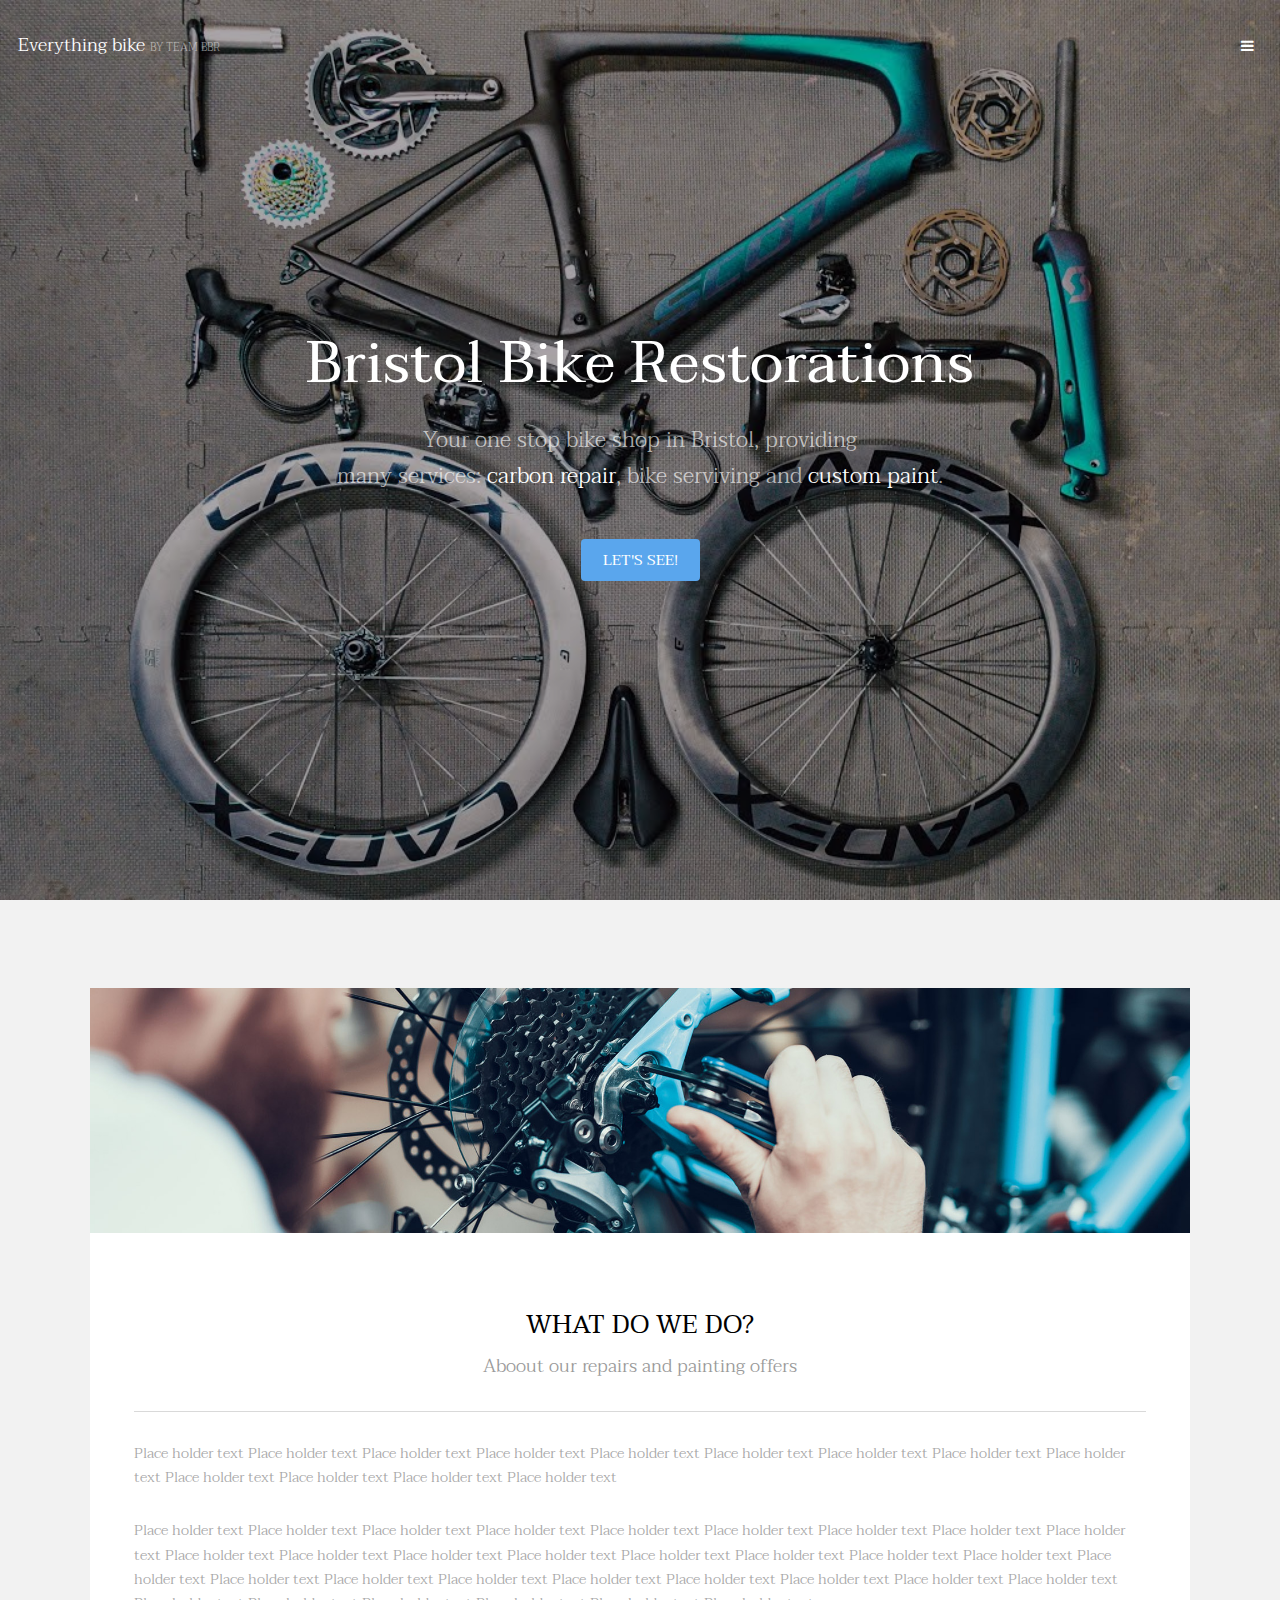
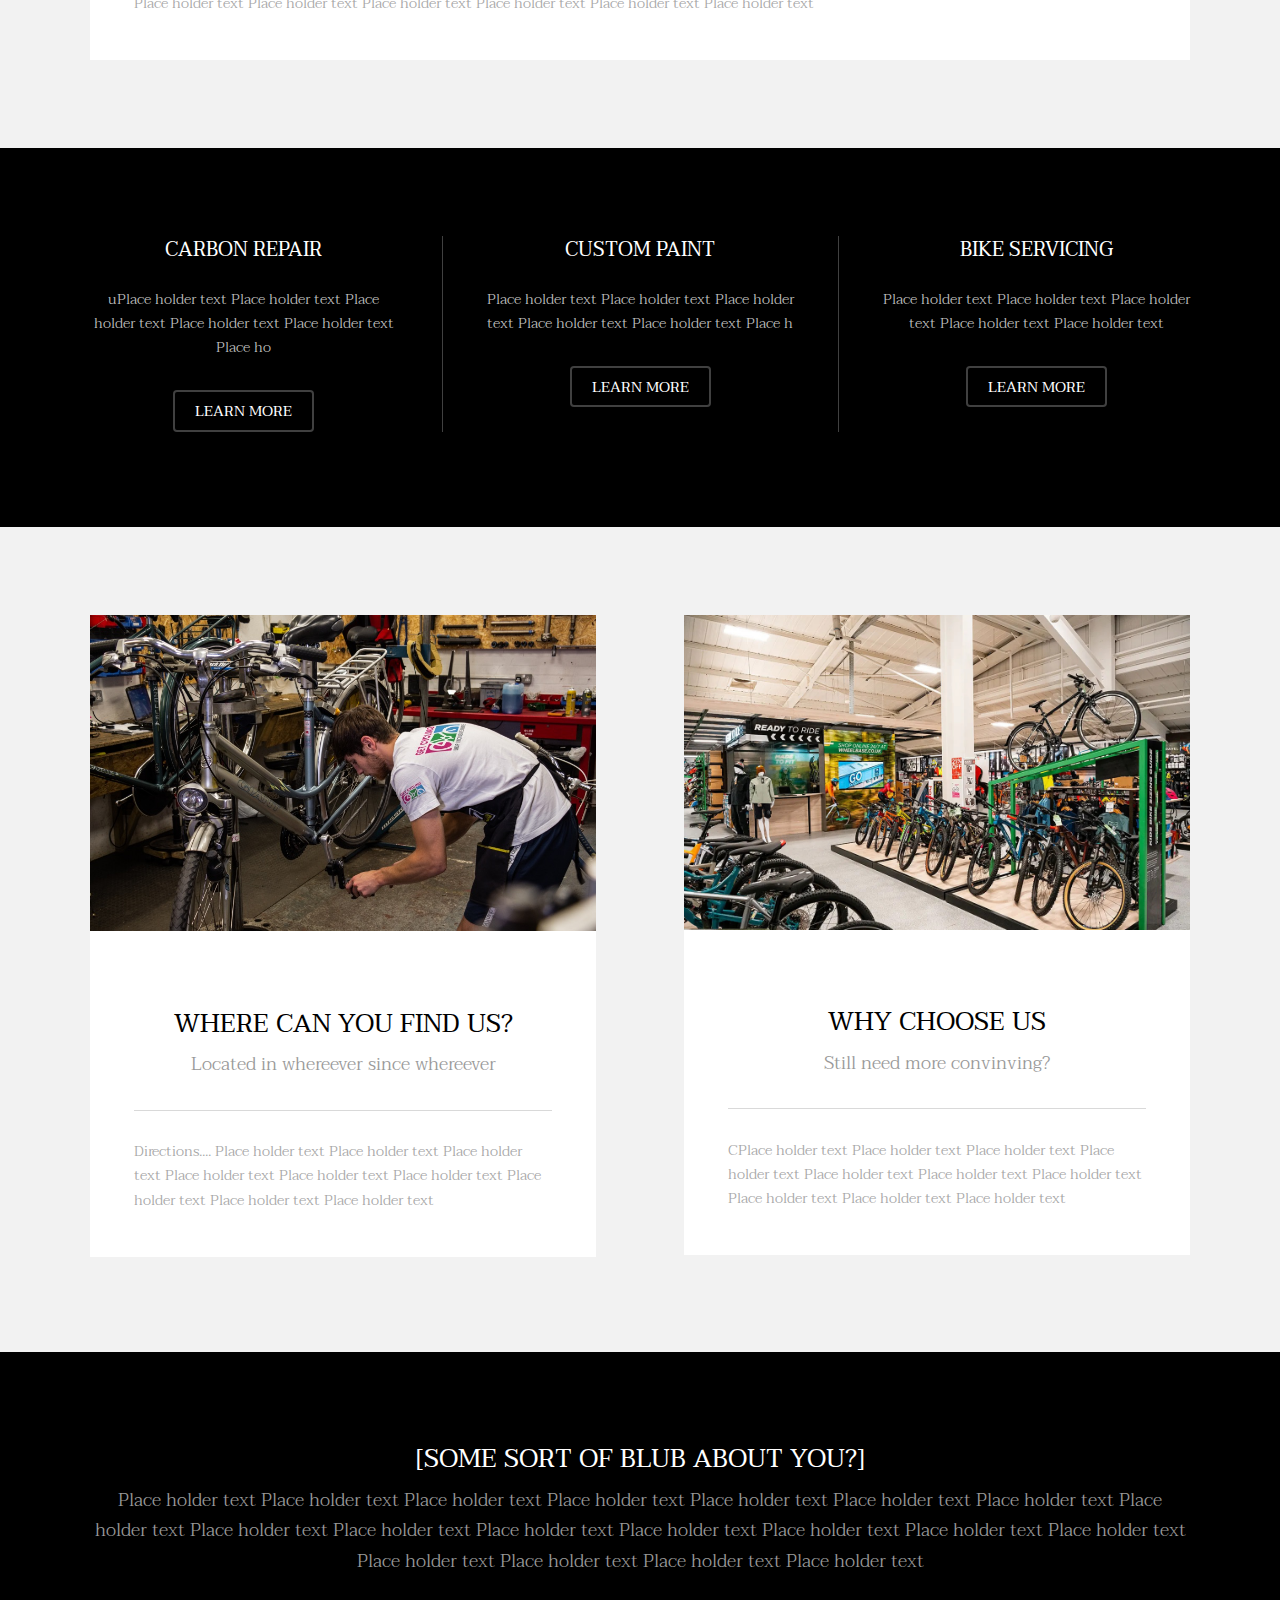
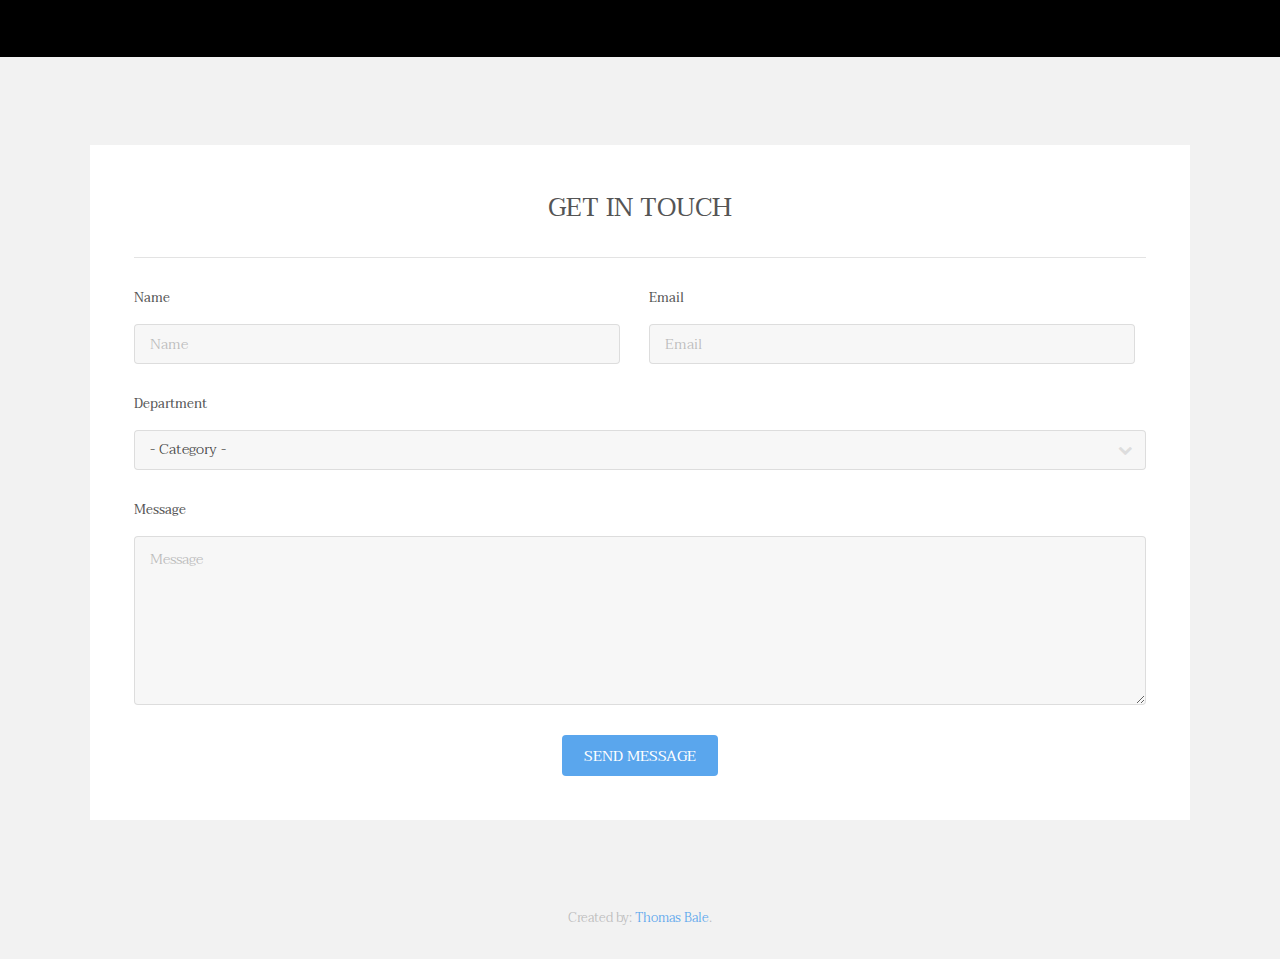
==== index.html @ 96bc03ef "all" ====
<!DOCTYPE HTML>
<!--
	Transitive by TEMPLATED
	templated.co @templatedco
	Released for free under the Creative Commons Attribution 3.0 license (templated.co/license)
--><html><head><title>Team BBR</title><meta charset="utf-8"><meta name="robots" content="index, follow, max-image-preview:large, max-snippet:-1, max-video-preview:-1"><meta name="viewport" content="width=device-width, initial-scale=1"><link rel="stylesheet" href="assets/css/main.css"></head><body>

		<!-- Header -->
			<header id="header" class="alt"><div class="logo"><a href="index.html">Everything bike <span> BY TEAM BBR</span></a></div>
				<a href="#menu" class="toggle"><span>Menu</span></a>
			</header><!-- Nav --><nav id="menu"><ul class="links"><li><a href="index.html">Home</a></li>
					<li><a href="elements.html">Pricing</a></li>
					<li><a href="generic.html">About Us</a></li>
				</ul></nav><!-- Banner --><!--
			To use a video as your background, set data-video to the name of your video without
			its extension (eg. images/banner). Your video must be available in both .mp4 and .webm
			formats to work correctly.
		--><section id="banner" data-video="images/banner"><div class="inner">
					<h1>Bristol Bike Restorations</h1>
					<p>Your one stop bike shop in Bristol, providing <br>
					many services: <a href="elements.html">carbon repair</a>, bike serviving and <a href="elements.html">custom paint</a>.</p>
					<a href="#one" class="button special scrolly">Let's See!</a>
				</div>
			</section><!-- One --><section id="one" class="wrapper style2"><div class="inner">
					<div>
						<div class="box">
							<div class="image fit">
								<img src="images/pic01.jpg" alt="" width="3472" height="1035"></div>
							<div class="content">
								<header class="align-center"><h2>What do we do?</h2>
									<p>Aboout our repairs and painting offers</p>
								</header><hr><p> Place holder text Place holder text Place holder text Place holder text Place holder text Place holder text Place holder text Place holder text Place holder text Place holder text Place holder text Place holder text Place holder text </p>
								<p>Place holder text Place holder text Place holder text Place holder text Place holder text Place holder text Place holder text Place holder text Place holder text Place holder text Place holder text Place holder text Place holder text Place holder text Place holder text Place holder text Place holder text Place holder text Place holder text Place holder text Place holder text Place holder text Place holder text Place holder text Place holder text Place holder text Place holder text Place holder text Place holder text Place holder text Place holder text Place holder text </p>
							</div>
						</div>
					</div>
				</div>
			</section><!-- Two --><section id="two" class="wrapper style3"><div class="inner">
					<div id="flexgrid">
						<div>
							<header><h3>Carbon Repair</h3>
							</header><p>uPlace holder text Place holder text Place holder text Place holder text Place holder text Place ho</p>
							<ul class="actions"><li><a href="#" class="button alt">Learn More</a></li>
							</ul></div>
						<div>
							<header><h3>Custom paint</h3>
							</header><p>Place holder text Place holder text Place holder text Place holder text Place holder text Place h </p>
							<ul class="actions"><li><a href="#" class="button alt">Learn More</a></li>
							</ul></div>
						<div>
							<header><h3>Bike servicing</h3>
							</header><p>Place holder text Place holder text Place holder text Place holder text Place holder text </p>
							<ul class="actions"><li><a href="#" class="button alt">Learn More</a></li>
							</ul></div>
					</div>
				</div>
			</section><!-- Three --><section id="three" class="wrapper style2"><div class="inner">
					<div class="grid-style">

						<div>
							<div class="box">
								<div class="image fit">
									<img src="images/pic02.jpg" alt="" width="3472" height="1236"></div>
								<div class="content">
									<header class="align-center"><h2>Where can you find us?</h2>
										<p>Located in whereever since whereever</p>
									</header><hr><p> Directions.... Place holder text Place holder text Place holder text Place holder text Place holder text Place holder text Place holder text Place holder text Place holder text </p>
								</div>
							</div>
						</div>

						<div>
							<div class="box">
								<div class="image fit">
									<img src="images/pic03.jpg" alt="" width="3472" height="1236"></div>
								<div class="content">
									<header class="align-center"><h2>Why choose us</h2>
										<p>Still need more convinving?</p>
									</header><hr><p> CPlace holder text Place holder text Place holder text Place holder text Place holder text Place holder text Place holder text Place holder text Place holder text Place holder text </p>
								</div>
							</div>
						</div>

					</div>
				</div>
			</section><!-- Four --><section id="four" class="wrapper style3"><div class="inner">

					<header class="align-center"><h2>[Some sort of blub about you?]</h2>
						<p>Place holder text Place holder text Place holder text Place holder text Place holder text Place holder text Place holder text Place holder text Place holder text Place holder text Place holder text Place holder text Place holder text Place holder text Place holder text Place holder text Place holder text Place holder text Place holder text </p>
					</header></div>
			</section><!-- Footer --><footer id="footer" class="wrapper"><div class="inner">
					<section><div class="box">
							<div class="content">
								<h2 class="align-center">Get in Touch</h2>
								<hr><form action="#" method="post">
									<div class="field half first">
										<label for="name">Name</label>
										<input name="name" id="name" type="text" placeholder="Name"></div>
									<div class="field half">
										<label for="email">Email</label>
										<input name="email" id="email" type="email" placeholder="Email"></div>
									<div class="field">
										<label for="dept">Department</label>
										<div class="select-wrapper">
											<select name="dept" id="dept"><option value="">- Category -</option><option value="1">Carbon Repair</option><option value="1">Painting</option><option value="1">Servicing</option><option value="1">Other</option></select></div>
									</div>
									<div class="field">
										<label for="message">Message</label>
										<textarea name="message" id="message" rows="6" placeholder="Message"></textarea></div>
									<ul class="actions align-center"><li><input value="Send Message" class="button special" type="submit"></li>
									</ul></form>
							</div>
						</div>
					</section></div>
			</footer><div class="copyright">
				Created by: <a>Thomas Bale</a>.
			</div>

		<!-- Scripts -->
			<script src="assets/js/jquery.min.js"></script><script src="assets/js/jquery.scrolly.min.js"></script><script src="assets/js/jquery.scrollex.min.js"></script><script src="assets/js/skel.min.js"></script><script src="assets/js/util.js"></script><script src="assets/js/main.js"></script></body></html>
---- assets/css/main.css ----
@charset "UTF-8";
@import url(font-awesome.min.css);
@import url("https://fonts.googleapis.com/css?family=Taviraj:300,400,700,300i,400i,700i");

/*
	Transitive by TEMPLATED
	templated.co @templatedco
	Released for free under the Creative Commons Attribution 3.0 license (templated.co/license)
*/

/* Reset */

	html, body, div, span, applet, object, iframe, h1, h2, h3, h4, h5, h6, p, blockquote, pre, a, abbr, acronym, address, big, cite, code, del, dfn, em, img, ins, kbd, q, s, samp, small, strike, strong, sub, sup, tt, var, b, u, i, center, dl, dt, dd, ol, ul, li, fieldset, form, label, legend, table, caption, tbody, tfoot, thead, tr, th, td, article, aside, canvas, details, embed, figure, figcaption, footer, header, hgroup, menu, nav, output, ruby, section, summary, time, mark, audio, video {
		margin: 0;
		padding: 0;
		border: 0;
		font-size: 100%;
		font: inherit;
		vertical-align: baseline;
	}

	article, aside, details, figcaption, figure, footer, header, hgroup, menu, nav, section {
		display: block;
	}

	body {
		line-height: 1;
	}
.image.fit img {
	width: 100%;
	height: auto;
}
	ol, ul {
		list-style: none;
	}

	blockquote, q {
		quotes: none;
	}

	blockquote:before, blockquote:after, q:before, q:after {
		content: '';
		content: none;
	}

	table {
		border-collapse: collapse;
		border-spacing: 0;
	}

	body {
		-webkit-text-size-adjust: none;
	}

/* Box Model */

	*, *:before, *:after {
		-moz-box-sizing: border-box;
		-webkit-box-sizing: border-box;
		box-sizing: border-box;
	}

/* Containers */

	.container {
		margin-left: auto;
		margin-right: auto;
	}

	.container.\31 25\25 {
		width: 100%;
		max-width: 100rem;
		min-width: 80rem;
	}

	.container.\37 5\25 {
		width: 60rem;
	}

	.container.\35 0\25 {
		width: 40rem;
	}

	.container.\32 5\25 {
		width: 20rem;
	}

	.container {
		width: 80rem;
	}

	@media screen and (max-width: 1680px) {

		.container.\31 25\25 {
			width: 100%;
			max-width: 100rem;
			min-width: 80rem;
		}

		.container.\37 5\25 {
			width: 60rem;
		}

		.container.\35 0\25 {
			width: 40rem;
		}

		.container.\32 5\25 {
			width: 20rem;
		}

		.container {
			width: 80rem;
		}

	}

	@media screen and (max-width: 1280px) {

		.container.\31 25\25 {
			width: 100%;
			max-width: 81.25rem;
			min-width: 65rem;
		}

		.container.\37 5\25 {
			width: 48.75rem;
		}

		.container.\35 0\25 {
			width: 32.5rem;
		}

		.container.\32 5\25 {
			width: 16.25rem;
		}

		.container {
			width: 65rem;
		}

	}

	@media screen and (max-width: 980px) {

		.container.\31 25\25 {
			width: 100%;
			max-width: 112.5%;
			min-width: 90%;
		}

		.container.\37 5\25 {
			width: 67.5%;
		}

		.container.\35 0\25 {
			width: 45%;
		}

		.container.\32 5\25 {
			width: 22.5%;
		}

		.container {
			width: 90%;
		}

	}

	@media screen and (max-width: 736px) {

		.container.\31 25\25 {
			width: 100%;
			max-width: 112.5%;
			min-width: 90%;
		}

		.container.\37 5\25 {
			width: 67.5%;
		}

		.container.\35 0\25 {
			width: 45%;
		}

		.container.\32 5\25 {
			width: 22.5%;
		}

		.container {
			width: 90% !important;
		}

	}

	@media screen and (max-width: 480px) {

		.container.\31 25\25 {
			width: 100%;
			max-width: 112.5%;
			min-width: 90%;
		}

		.container.\37 5\25 {
			width: 67.5%;
		}

		.container.\35 0\25 {
			width: 45%;
		}

		.container.\32 5\25 {
			width: 22.5%;
		}

		.container {
			width: 90% !important;
		}

	}

/* Grid */

	.row {
		border-bottom: solid 1px transparent;
		-moz-box-sizing: border-box;
		-webkit-box-sizing: border-box;
		box-sizing: border-box;
	}

	.row > * {
		float: left;
		-moz-box-sizing: border-box;
		-webkit-box-sizing: border-box;
		box-sizing: border-box;
	}

	.row:after, .row:before {
		content: '';
		display: block;
		clear: both;
		height: 0;
	}

	.row.uniform > * > :first-child {
		margin-top: 0;
	}

	.row.uniform > * > :last-child {
		margin-bottom: 0;
	}

	.row.\30 \25 > * {
		padding: 0 0 0 0rem;
	}

	.row.\30 \25 {
		margin: 0 0 -1px 0rem;
	}

	.row.uniform.\30 \25 > * {
		padding: 0rem 0 0 0rem;
	}

	.row.uniform.\30 \25 {
		margin: 0rem 0 -1px 0rem;
	}

	.row > * {
		padding: 0 0 0 2rem;
	}

	.row {
		margin: 0 0 -1px -2rem;
	}

	.row.uniform > * {
		padding: 2rem 0 0 2rem;
	}

	.row.uniform {
		margin: -2rem 0 -1px -2rem;
	}

	.row.\32 00\25 > * {
		padding: 0 0 0 4rem;
	}

	.row.\32 00\25 {
		margin: 0 0 -1px -4rem;
	}

	.row.uniform.\32 00\25 > * {
		padding: 4rem 0 0 4rem;
	}

	.row.uniform.\32 00\25 {
		margin: -4rem 0 -1px -4rem;
	}

	.row.\31 50\25 > * {
		padding: 0 0 0 3rem;
	}

	.row.\31 50\25 {
		margin: 0 0 -1px -3rem;
	}

	.row.uniform.\31 50\25 > * {
		padding: 3rem 0 0 3rem;
	}

	.row.uniform.\31 50\25 {
		margin: -3rem 0 -1px -3rem;
	}

	.row.\35 0\25 > * {
		padding: 0 0 0 1rem;
	}

	.row.\35 0\25 {
		margin: 0 0 -1px -1rem;
	}

	.row.uniform.\35 0\25 > * {
		padding: 1rem 0 0 1rem;
	}

	.row.uniform.\35 0\25 {
		margin: -1rem 0 -1px -1rem;
	}

	.row.\32 5\25 > * {
		padding: 0 0 0 0.5rem;
	}

	.row.\32 5\25 {
		margin: 0 0 -1px -0.5rem;
	}

	.row.uniform.\32 5\25 > * {
		padding: 0.5rem 0 0 0.5rem;
	}

	.row.uniform.\32 5\25 {
		margin: -0.5rem 0 -1px -0.5rem;
	}

	.\31 2u, .\31 2u\24 {
		width: 100%;
		clear: none;
		margin-left: 0;
	}

	.\31 1u, .\31 1u\24 {
		width: 91.6666666667%;
		clear: none;
		margin-left: 0;
	}

	.\31 0u, .\31 0u\24 {
		width: 83.3333333333%;
		clear: none;
		margin-left: 0;
	}

	.\39 u, .\39 u\24 {
		width: 75%;
		clear: none;
		margin-left: 0;
	}

	.\38 u, .\38 u\24 {
		width: 66.6666666667%;
		clear: none;
		margin-left: 0;
	}

	.\37 u, .\37 u\24 {
		width: 58.3333333333%;
		clear: none;
		margin-left: 0;
	}

	.\36 u, .\36 u\24 {
		width: 50%;
		clear: none;
		margin-left: 0;
	}

	.\35 u, .\35 u\24 {
		width: 41.6666666667%;
		clear: none;
		margin-left: 0;
	}

	.\34 u, .\34 u\24 {
		width: 33.3333333333%;
		clear: none;
		margin-left: 0;
	}

	.\33 u, .\33 u\24 {
		width: 25%;
		clear: none;
		margin-left: 0;
	}

	.\32 u, .\32 u\24 {
		width: 16.6666666667%;
		clear: none;
		margin-left: 0;
	}

	.\31 u, .\31 u\24 {
		width: 8.3333333333%;
		clear: none;
		margin-left: 0;
	}

	.\31 2u\24 + *,
	.\31 1u\24 + *,
	.\31 0u\24 + *,
	.\39 u\24 + *,
	.\38 u\24 + *,
	.\37 u\24 + *,
	.\36 u\24 + *,
	.\35 u\24 + *,
	.\34 u\24 + *,
	.\33 u\24 + *,
	.\32 u\24 + *,
	.\31 u\24 + * {
		clear: left;
	}

	.\-11u {
		margin-left: 91.66667%;
	}

	.\-10u {
		margin-left: 83.33333%;
	}

	.\-9u {
		margin-left: 75%;
	}

	.\-8u {
		margin-left: 66.66667%;
	}

	.\-7u {
		margin-left: 58.33333%;
	}

	.\-6u {
		margin-left: 50%;
	}

	.\-5u {
		margin-left: 41.66667%;
	}

	.\-4u {
		margin-left: 33.33333%;
	}

	.\-3u {
		margin-left: 25%;
	}

	.\-2u {
		margin-left: 16.66667%;
	}

	.\-1u {
		margin-left: 8.33333%;
	}

	@media screen and (max-width: 1680px) {

		.row > * {
			padding: 0 0 0 2rem;
		}

		.row {
			margin: 0 0 -1px -2rem;
		}

		.row.uniform > * {
			padding: 2rem 0 0 2rem;
		}

		.row.uniform {
			margin: -2rem 0 -1px -2rem;
		}

		.row.\32 00\25 > * {
			padding: 0 0 0 4rem;
		}

		.row.\32 00\25 {
			margin: 0 0 -1px -4rem;
		}

		.row.uniform.\32 00\25 > * {
			padding: 4rem 0 0 4rem;
		}

		.row.uniform.\32 00\25 {
			margin: -4rem 0 -1px -4rem;
		}

		.row.\31 50\25 > * {
			padding: 0 0 0 3rem;
		}

		.row.\31 50\25 {
			margin: 0 0 -1px -3rem;
		}

		.row.uniform.\31 50\25 > * {
			padding: 3rem 0 0 3rem;
		}

		.row.uniform.\31 50\25 {
			margin: -3rem 0 -1px -3rem;
		}

		.row.\35 0\25 > * {
			padding: 0 0 0 1rem;
		}

		.row.\35 0\25 {
			margin: 0 0 -1px -1rem;
		}

		.row.uniform.\35 0\25 > * {
			padding: 1rem 0 0 1rem;
		}

		.row.uniform.\35 0\25 {
			margin: -1rem 0 -1px -1rem;
		}

		.row.\32 5\25 > * {
			padding: 0 0 0 0.5rem;
		}

		.row.\32 5\25 {
			margin: 0 0 -1px -0.5rem;
		}

		.row.uniform.\32 5\25 > * {
			padding: 0.5rem 0 0 0.5rem;
		}

		.row.uniform.\32 5\25 {
			margin: -0.5rem 0 -1px -0.5rem;
		}

		.\31 2u\28xlarge\29, .\31 2u\24\28xlarge\29 {
			width: 100%;
			clear: none;
			margin-left: 0;
		}

		.\31 1u\28xlarge\29, .\31 1u\24\28xlarge\29 {
			width: 91.6666666667%;
			clear: none;
			margin-left: 0;
		}

		.\31 0u\28xlarge\29, .\31 0u\24\28xlarge\29 {
			width: 83.3333333333%;
			clear: none;
			margin-left: 0;
		}

		.\39 u\28xlarge\29, .\39 u\24\28xlarge\29 {
			width: 75%;
			clear: none;
			margin-left: 0;
		}

		.\38 u\28xlarge\29, .\38 u\24\28xlarge\29 {
			width: 66.6666666667%;
			clear: none;
			margin-left: 0;
		}

		.\37 u\28xlarge\29, .\37 u\24\28xlarge\29 {
			width: 58.3333333333%;
			clear: none;
			margin-left: 0;
		}

		.\36 u\28xlarge\29, .\36 u\24\28xlarge\29 {
			width: 50%;
			clear: none;
			margin-left: 0;
		}

		.\35 u\28xlarge\29, .\35 u\24\28xlarge\29 {
			width: 41.6666666667%;
			clear: none;
			margin-left: 0;
		}

		.\34 u\28xlarge\29, .\34 u\24\28xlarge\29 {
			width: 33.3333333333%;
			clear: none;
			margin-left: 0;
		}

		.\33 u\28xlarge\29, .\33 u\24\28xlarge\29 {
			width: 25%;
			clear: none;
			margin-left: 0;
		}

		.\32 u\28xlarge\29, .\32 u\24\28xlarge\29 {
			width: 16.6666666667%;
			clear: none;
			margin-left: 0;
		}

		.\31 u\28xlarge\29, .\31 u\24\28xlarge\29 {
			width: 8.3333333333%;
			clear: none;
			margin-left: 0;
		}

		.\31 2u\24\28xlarge\29 + *,
		.\31 1u\24\28xlarge\29 + *,
		.\31 0u\24\28xlarge\29 + *,
		.\39 u\24\28xlarge\29 + *,
		.\38 u\24\28xlarge\29 + *,
		.\37 u\24\28xlarge\29 + *,
		.\36 u\24\28xlarge\29 + *,
		.\35 u\24\28xlarge\29 + *,
		.\34 u\24\28xlarge\29 + *,
		.\33 u\24\28xlarge\29 + *,
		.\32 u\24\28xlarge\29 + *,
		.\31 u\24\28xlarge\29 + * {
			clear: left;
		}

		.\-11u\28xlarge\29 {
			margin-left: 91.66667%;
		}

		.\-10u\28xlarge\29 {
			margin-left: 83.33333%;
		}

		.\-9u\28xlarge\29 {
			margin-left: 75%;
		}

		.\-8u\28xlarge\29 {
			margin-left: 66.66667%;
		}

		.\-7u\28xlarge\29 {
			margin-left: 58.33333%;
		}

		.\-6u\28xlarge\29 {
			margin-left: 50%;
		}

		.\-5u\28xlarge\29 {
			margin-left: 41.66667%;
		}

		.\-4u\28xlarge\29 {
			margin-left: 33.33333%;
		}

		.\-3u\28xlarge\29 {
			margin-left: 25%;
		}

		.\-2u\28xlarge\29 {
			margin-left: 16.66667%;
		}

		.\-1u\28xlarge\29 {
			margin-left: 8.33333%;
		}

	}

	@media screen and (max-width: 1280px) {

		.row > * {
			padding: 0 0 0 1.5rem;
		}

		.row {
			margin: 0 0 -1px -1.5rem;
		}

		.row.uniform > * {
			padding: 1.5rem 0 0 1.5rem;
		}

		.row.uniform {
			margin: -1.5rem 0 -1px -1.5rem;
		}

		.row.\32 00\25 > * {
			padding: 0 0 0 3rem;
		}

		.row.\32 00\25 {
			margin: 0 0 -1px -3rem;
		}

		.row.uniform.\32 00\25 > * {
			padding: 3rem 0 0 3rem;
		}

		.row.uniform.\32 00\25 {
			margin: -3rem 0 -1px -3rem;
		}

		.row.\31 50\25 > * {
			padding: 0 0 0 2.25rem;
		}

		.row.\31 50\25 {
			margin: 0 0 -1px -2.25rem;
		}

		.row.uniform.\31 50\25 > * {
			padding: 2.25rem 0 0 2.25rem;
		}

		.row.uniform.\31 50\25 {
			margin: -2.25rem 0 -1px -2.25rem;
		}

		.row.\35 0\25 > * {
			padding: 0 0 0 0.75rem;
		}

		.row.\35 0\25 {
			margin: 0 0 -1px -0.75rem;
		}

		.row.uniform.\35 0\25 > * {
			padding: 0.75rem 0 0 0.75rem;
		}

		.row.uniform.\35 0\25 {
			margin: -0.75rem 0 -1px -0.75rem;
		}

		.row.\32 5\25 > * {
			padding: 0 0 0 0.375rem;
		}

		.row.\32 5\25 {
			margin: 0 0 -1px -0.375rem;
		}

		.row.uniform.\32 5\25 > * {
			padding: 0.375rem 0 0 0.375rem;
		}

		.row.uniform.\32 5\25 {
			margin: -0.375rem 0 -1px -0.375rem;
		}

		.\31 2u\28large\29, .\31 2u\24\28large\29 {
			width: 100%;
			clear: none;
			margin-left: 0;
		}

		.\31 1u\28large\29, .\31 1u\24\28large\29 {
			width: 91.6666666667%;
			clear: none;
			margin-left: 0;
		}

		.\31 0u\28large\29, .\31 0u\24\28large\29 {
			width: 83.3333333333%;
			clear: none;
			margin-left: 0;
		}

		.\39 u\28large\29, .\39 u\24\28large\29 {
			width: 75%;
			clear: none;
			margin-left: 0;
		}

		.\38 u\28large\29, .\38 u\24\28large\29 {
			width: 66.6666666667%;
			clear: none;
			margin-left: 0;
		}

		.\37 u\28large\29, .\37 u\24\28large\29 {
			width: 58.3333333333%;
			clear: none;
			margin-left: 0;
		}

		.\36 u\28large\29, .\36 u\24\28large\29 {
			width: 50%;
			clear: none;
			margin-left: 0;
		}

		.\35 u\28large\29, .\35 u\24\28large\29 {
			width: 41.6666666667%;
			clear: none;
			margin-left: 0;
		}

		.\34 u\28large\29, .\34 u\24\28large\29 {
			width: 33.3333333333%;
			clear: none;
			margin-left: 0;
		}

		.\33 u\28large\29, .\33 u\24\28large\29 {
			width: 25%;
			clear: none;
			margin-left: 0;
		}

		.\32 u\28large\29, .\32 u\24\28large\29 {
			width: 16.6666666667%;
			clear: none;
			margin-left: 0;
		}

		.\31 u\28large\29, .\31 u\24\28large\29 {
			width: 8.3333333333%;
			clear: none;
			margin-left: 0;
		}

		.\31 2u\24\28large\29 + *,
		.\31 1u\24\28large\29 + *,
		.\31 0u\24\28large\29 + *,
		.\39 u\24\28large\29 + *,
		.\38 u\24\28large\29 + *,
		.\37 u\24\28large\29 + *,
		.\36 u\24\28large\29 + *,
		.\35 u\24\28large\29 + *,
		.\34 u\24\28large\29 + *,
		.\33 u\24\28large\29 + *,
		.\32 u\24\28large\29 + *,
		.\31 u\24\28large\29 + * {
			clear: left;
		}

		.\-11u\28large\29 {
			margin-left: 91.66667%;
		}

		.\-10u\28large\29 {
			margin-left: 83.33333%;
		}

		.\-9u\28large\29 {
			margin-left: 75%;
		}

		.\-8u\28large\29 {
			margin-left: 66.66667%;
		}

		.\-7u\28large\29 {
			margin-left: 58.33333%;
		}

		.\-6u\28large\29 {
			margin-left: 50%;
		}

		.\-5u\28large\29 {
			margin-left: 41.66667%;
		}

		.\-4u\28large\29 {
			margin-left: 33.33333%;
		}

		.\-3u\28large\29 {
			margin-left: 25%;
		}

		.\-2u\28large\29 {
			margin-left: 16.66667%;
		}

		.\-1u\28large\29 {
			margin-left: 8.33333%;
		}

	}

	@media screen and (max-width: 980px) {

		.row > * {
			padding: 0 0 0 1.5rem;
		}

		.row {
			margin: 0 0 -1px -1.5rem;
		}

		.row.uniform > * {
			padding: 1.5rem 0 0 1.5rem;
		}

		.row.uniform {
			margin: -1.5rem 0 -1px -1.5rem;
		}

		.row.\32 00\25 > * {
			padding: 0 0 0 3rem;
		}

		.row.\32 00\25 {
			margin: 0 0 -1px -3rem;
		}

		.row.uniform.\32 00\25 > * {
			padding: 3rem 0 0 3rem;
		}

		.row.uniform.\32 00\25 {
			margin: -3rem 0 -1px -3rem;
		}

		.row.\31 50\25 > * {
			padding: 0 0 0 2.25rem;
		}

		.row.\31 50\25 {
			margin: 0 0 -1px -2.25rem;
		}

		.row.uniform.\31 50\25 > * {
			padding: 2.25rem 0 0 2.25rem;
		}

		.row.uniform.\31 50\25 {
			margin: -2.25rem 0 -1px -2.25rem;
		}

		.row.\35 0\25 > * {
			padding: 0 0 0 0.75rem;
		}

		.row.\35 0\25 {
			margin: 0 0 -1px -0.75rem;
		}

		.row.uniform.\35 0\25 > * {
			padding: 0.75rem 0 0 0.75rem;
		}

		.row.uniform.\35 0\25 {
			margin: -0.75rem 0 -1px -0.75rem;
		}

		.row.\32 5\25 > * {
			padding: 0 0 0 0.375rem;
		}

		.row.\32 5\25 {
			margin: 0 0 -1px -0.375rem;
		}

		.row.uniform.\32 5\25 > * {
			padding: 0.375rem 0 0 0.375rem;
		}

		.row.uniform.\32 5\25 {
			margin: -0.375rem 0 -1px -0.375rem;
		}

		.\31 2u\28medium\29, .\31 2u\24\28medium\29 {
			width: 100%;
			clear: none;
			margin-left: 0;
		}

		.\31 1u\28medium\29, .\31 1u\24\28medium\29 {
			width: 91.6666666667%;
			clear: none;
			margin-left: 0;
		}

		.\31 0u\28medium\29, .\31 0u\24\28medium\29 {
			width: 83.3333333333%;
			clear: none;
			margin-left: 0;
		}

		.\39 u\28medium\29, .\39 u\24\28medium\29 {
			width: 75%;
			clear: none;
			margin-left: 0;
		}

		.\38 u\28medium\29, .\38 u\24\28medium\29 {
			width: 66.6666666667%;
			clear: none;
			margin-left: 0;
		}

		.\37 u\28medium\29, .\37 u\24\28medium\29 {
			width: 58.3333333333%;
			clear: none;
			margin-left: 0;
		}

		.\36 u\28medium\29, .\36 u\24\28medium\29 {
			width: 50%;
			clear: none;
			margin-left: 0;
		}

		.\35 u\28medium\29, .\35 u\24\28medium\29 {
			width: 41.6666666667%;
			clear: none;
			margin-left: 0;
		}

		.\34 u\28medium\29, .\34 u\24\28medium\29 {
			width: 33.3333333333%;
			clear: none;
			margin-left: 0;
		}

		.\33 u\28medium\29, .\33 u\24\28medium\29 {
			width: 25%;
			clear: none;
			margin-left: 0;
		}

		.\32 u\28medium\29, .\32 u\24\28medium\29 {
			width: 16.6666666667%;
			clear: none;
			margin-left: 0;
		}

		.\31 u\28medium\29, .\31 u\24\28medium\29 {
			width: 8.3333333333%;
			clear: none;
			margin-left: 0;
		}

		.\31 2u\24\28medium\29 + *,
		.\31 1u\24\28medium\29 + *,
		.\31 0u\24\28medium\29 + *,
		.\39 u\24\28medium\29 + *,
		.\38 u\24\28medium\29 + *,
		.\37 u\24\28medium\29 + *,
		.\36 u\24\28medium\29 + *,
		.\35 u\24\28medium\29 + *,
		.\34 u\24\28medium\29 + *,
		.\33 u\24\28medium\29 + *,
		.\32 u\24\28medium\29 + *,
		.\31 u\24\28medium\29 + * {
			clear: left;
		}

		.\-11u\28medium\29 {
			margin-left: 91.66667%;
		}

		.\-10u\28medium\29 {
			margin-left: 83.33333%;
		}

		.\-9u\28medium\29 {
			margin-left: 75%;
		}

		.\-8u\28medium\29 {
			margin-left: 66.66667%;
		}

		.\-7u\28medium\29 {
			margin-left: 58.33333%;
		}

		.\-6u\28medium\29 {
			margin-left: 50%;
		}

		.\-5u\28medium\29 {
			margin-left: 41.66667%;
		}

		.\-4u\28medium\29 {
			margin-left: 33.33333%;
		}

		.\-3u\28medium\29 {
			margin-left: 25%;
		}

		.\-2u\28medium\29 {
			margin-left: 16.66667%;
		}

		.\-1u\28medium\29 {
			margin-left: 8.33333%;
		}

	}

	@media screen and (max-width: 736px) {

		.row > * {
			padding: 0 0 0 1.25rem;
		}

		.row {
			margin: 0 0 -1px -1.25rem;
		}

		.row.uniform > * {
			padding: 1.25rem 0 0 1.25rem;
		}

		.row.uniform {
			margin: -1.25rem 0 -1px -1.25rem;
		}

		.row.\32 00\25 > * {
			padding: 0 0 0 2.5rem;
		}

		.row.\32 00\25 {
			margin: 0 0 -1px -2.5rem;
		}

		.row.uniform.\32 00\25 > * {
			padding: 2.5rem 0 0 2.5rem;
		}

		.row.uniform.\32 00\25 {
			margin: -2.5rem 0 -1px -2.5rem;
		}

		.row.\31 50\25 > * {
			padding: 0 0 0 1.875rem;
		}

		.row.\31 50\25 {
			margin: 0 0 -1px -1.875rem;
		}

		.row.uniform.\31 50\25 > * {
			padding: 1.875rem 0 0 1.875rem;
		}

		.row.uniform.\31 50\25 {
			margin: -1.875rem 0 -1px -1.875rem;
		}

		.row.\35 0\25 > * {
			padding: 0 0 0 0.625rem;
		}

		.row.\35 0\25 {
			margin: 0 0 -1px -0.625rem;
		}

		.row.uniform.\35 0\25 > * {
			padding: 0.625rem 0 0 0.625rem;
		}

		.row.uniform.\35 0\25 {
			margin: -0.625rem 0 -1px -0.625rem;
		}

		.row.\32 5\25 > * {
			padding: 0 0 0 0.3125rem;
		}

		.row.\32 5\25 {
			margin: 0 0 -1px -0.3125rem;
		}

		.row.uniform.\32 5\25 > * {
			padding: 0.3125rem 0 0 0.3125rem;
		}

		.row.uniform.\32 5\25 {
			margin: -0.3125rem 0 -1px -0.3125rem;
		}

		.\31 2u\28small\29, .\31 2u\24\28small\29 {
			width: 100%;
			clear: none;
			margin-left: 0;
		}

		.\31 1u\28small\29, .\31 1u\24\28small\29 {
			width: 91.6666666667%;
			clear: none;
			margin-left: 0;
		}

		.\31 0u\28small\29, .\31 0u\24\28small\29 {
			width: 83.3333333333%;
			clear: none;
			margin-left: 0;
		}

		.\39 u\28small\29, .\39 u\24\28small\29 {
			width: 75%;
			clear: none;
			margin-left: 0;
		}

		.\38 u\28small\29, .\38 u\24\28small\29 {
			width: 66.6666666667%;
			clear: none;
			margin-left: 0;
		}

		.\37 u\28small\29, .\37 u\24\28small\29 {
			width: 58.3333333333%;
			clear: none;
			margin-left: 0;
		}

		.\36 u\28small\29, .\36 u\24\28small\29 {
			width: 50%;
			clear: none;
			margin-left: 0;
		}

		.\35 u\28small\29, .\35 u\24\28small\29 {
			width: 41.6666666667%;
			clear: none;
			margin-left: 0;
		}

		.\34 u\28small\29, .\34 u\24\28small\29 {
			width: 33.3333333333%;
			clear: none;
			margin-left: 0;
		}

		.\33 u\28small\29, .\33 u\24\28small\29 {
			width: 25%;
			clear: none;
			margin-left: 0;
		}

		.\32 u\28small\29, .\32 u\24\28small\29 {
			width: 16.6666666667%;
			clear: none;
			margin-left: 0;
		}

		.\31 u\28small\29, .\31 u\24\28small\29 {
			width: 8.3333333333%;
			clear: none;
			margin-left: 0;
		}

		.\31 2u\24\28small\29 + *,
		.\31 1u\24\28small\29 + *,
		.\31 0u\24\28small\29 + *,
		.\39 u\24\28small\29 + *,
		.\38 u\24\28small\29 + *,
		.\37 u\24\28small\29 + *,
		.\36 u\24\28small\29 + *,
		.\35 u\24\28small\29 + *,
		.\34 u\24\28small\29 + *,
		.\33 u\24\28small\29 + *,
		.\32 u\24\28small\29 + *,
		.\31 u\24\28small\29 + * {
			clear: left;
		}

		.\-11u\28small\29 {
			margin-left: 91.66667%;
		}

		.\-10u\28small\29 {
			margin-left: 83.33333%;
		}

		.\-9u\28small\29 {
			margin-left: 75%;
		}

		.\-8u\28small\29 {
			margin-left: 66.66667%;
		}

		.\-7u\28small\29 {
			margin-left: 58.33333%;
		}

		.\-6u\28small\29 {
			margin-left: 50%;
		}

		.\-5u\28small\29 {
			margin-left: 41.66667%;
		}

		.\-4u\28small\29 {
			margin-left: 33.33333%;
		}

		.\-3u\28small\29 {
			margin-left: 25%;
		}

		.\-2u\28small\29 {
			margin-left: 16.66667%;
		}

		.\-1u\28small\29 {
			margin-left: 8.33333%;
		}

	}

	@media screen and (max-width: 480px) {

		.row > * {
			padding: 0 0 0 1.25rem;
		}

		.row {
			margin: 0 0 -1px -1.25rem;
		}

		.row.uniform > * {
			padding: 1.25rem 0 0 1.25rem;
		}

		.row.uniform {
			margin: -1.25rem 0 -1px -1.25rem;
		}

		.row.\32 00\25 > * {
			padding: 0 0 0 2.5rem;
		}

		.row.\32 00\25 {
			margin: 0 0 -1px -2.5rem;
		}

		.row.uniform.\32 00\25 > * {
			padding: 2.5rem 0 0 2.5rem;
		}

		.row.uniform.\32 00\25 {
			margin: -2.5rem 0 -1px -2.5rem;
		}

		.row.\31 50\25 > * {
			padding: 0 0 0 1.875rem;
		}

		.row.\31 50\25 {
			margin: 0 0 -1px -1.875rem;
		}

		.row.uniform.\31 50\25 > * {
			padding: 1.875rem 0 0 1.875rem;
		}

		.row.uniform.\31 50\25 {
			margin: -1.875rem 0 -1px -1.875rem;
		}

		.row.\35 0\25 > * {
			padding: 0 0 0 0.625rem;
		}

		.row.\35 0\25 {
			margin: 0 0 -1px -0.625rem;
		}

		.row.uniform.\35 0\25 > * {
			padding: 0.625rem 0 0 0.625rem;
		}

		.row.uniform.\35 0\25 {
			margin: -0.625rem 0 -1px -0.625rem;
		}

		.row.\32 5\25 > * {
			padding: 0 0 0 0.3125rem;
		}

		.row.\32 5\25 {
			margin: 0 0 -1px -0.3125rem;
		}

		.row.uniform.\32 5\25 > * {
			padding: 0.3125rem 0 0 0.3125rem;
		}

		.row.uniform.\32 5\25 {
			margin: -0.3125rem 0 -1px -0.3125rem;
		}

		.\31 2u\28xsmall\29, .\31 2u\24\28xsmall\29 {
			width: 100%;
			clear: none;
			margin-left: 0;
		}

		.\31 1u\28xsmall\29, .\31 1u\24\28xsmall\29 {
			width: 91.6666666667%;
			clear: none;
			margin-left: 0;
		}

		.\31 0u\28xsmall\29, .\31 0u\24\28xsmall\29 {
			width: 83.3333333333%;
			clear: none;
			margin-left: 0;
		}

		.\39 u\28xsmall\29, .\39 u\24\28xsmall\29 {
			width: 75%;
			clear: none;
			margin-left: 0;
		}

		.\38 u\28xsmall\29, .\38 u\24\28xsmall\29 {
			width: 66.6666666667%;
			clear: none;
			margin-left: 0;
		}

		.\37 u\28xsmall\29, .\37 u\24\28xsmall\29 {
			width: 58.3333333333%;
			clear: none;
			margin-left: 0;
		}

		.\36 u\28xsmall\29, .\36 u\24\28xsmall\29 {
			width: 50%;
			clear: none;
			margin-left: 0;
		}

		.\35 u\28xsmall\29, .\35 u\24\28xsmall\29 {
			width: 41.6666666667%;
			clear: none;
			margin-left: 0;
		}

		.\34 u\28xsmall\29, .\34 u\24\28xsmall\29 {
			width: 33.3333333333%;
			clear: none;
			margin-left: 0;
		}

		.\33 u\28xsmall\29, .\33 u\24\28xsmall\29 {
			width: 25%;
			clear: none;
			margin-left: 0;
		}

		.\32 u\28xsmall\29, .\32 u\24\28xsmall\29 {
			width: 16.6666666667%;
			clear: none;
			margin-left: 0;
		}

		.\31 u\28xsmall\29, .\31 u\24\28xsmall\29 {
			width: 8.3333333333%;
			clear: none;
			margin-left: 0;
		}

		.\31 2u\24\28xsmall\29 + *,
		.\31 1u\24\28xsmall\29 + *,
		.\31 0u\24\28xsmall\29 + *,
		.\39 u\24\28xsmall\29 + *,
		.\38 u\24\28xsmall\29 + *,
		.\37 u\24\28xsmall\29 + *,
		.\36 u\24\28xsmall\29 + *,
		.\35 u\24\28xsmall\29 + *,
		.\34 u\24\28xsmall\29 + *,
		.\33 u\24\28xsmall\29 + *,
		.\32 u\24\28xsmall\29 + *,
		.\31 u\24\28xsmall\29 + * {
			clear: left;
		}

		.\-11u\28xsmall\29 {
			margin-left: 91.66667%;
		}

		.\-10u\28xsmall\29 {
			margin-left: 83.33333%;
		}

		.\-9u\28xsmall\29 {
			margin-left: 75%;
		}

		.\-8u\28xsmall\29 {
			margin-left: 66.66667%;
		}

		.\-7u\28xsmall\29 {
			margin-left: 58.33333%;
		}

		.\-6u\28xsmall\29 {
			margin-left: 50%;
		}

		.\-5u\28xsmall\29 {
			margin-left: 41.66667%;
		}

		.\-4u\28xsmall\29 {
			margin-left: 33.33333%;
		}

		.\-3u\28xsmall\29 {
			margin-left: 25%;
		}

		.\-2u\28xsmall\29 {
			margin-left: 16.66667%;
		}

		.\-1u\28xsmall\29 {
			margin-left: 8.33333%;
		}

	}

/* Basic */

	@-ms-viewport {
		width: device-width;
	}

	body {
		-ms-overflow-style: scrollbar;
	}

	@media screen and (max-width: 480px) {

		html, body {
			min-width: 320px;
		}

	}

	body {
		background: #fff;
	}

		body.is-loading *, body.is-loading *:before, body.is-loading *:after {
			-moz-animation: none !important;
			-webkit-animation: none !important;
			-ms-animation: none !important;
			animation: none !important;
			-moz-transition: none !important;
			-webkit-transition: none !important;
			-ms-transition: none !important;
			transition: none !important;
		}

/* Type */

	html {
		font-size: 13pt;
	}

		@media screen and (max-width: 1680px) {

			html {
				font-size: 11pt;
			}

		}

		@media screen and (max-width: 1280px) {

			html {
				font-size: 11pt;
			}

		}

		@media screen and (max-width: 980px) {

			html {
				font-size: 12pt;
			}

		}

		@media screen and (max-width: 736px) {

			html {
				font-size: 12pt;
			}

		}

		@media screen and (max-width: 480px) {

			html {
				font-size: 12pt;
			}

		}

	body {
		background-color: #fff;
		color: #444;
	}

	body, input, select, textarea {
		font-family: "Taviraj", serif;
		font-weight: 300;
		font-size: 1rem;
		line-height: 1.65;
	}

	a {
		text-decoration: underline;
	}

		a:hover {
			text-decoration: none;
		}

	strong, b {
		font-weight: 400;
	}

	em, i {
		font-style: italic;
	}

	p {
		margin: 0 0 2rem 0;
	}

	h1, h2, h3, h4, h5, h6 {
		font-weight: 400;
		line-height: 1.5;
		margin: 0 0 1.5rem 0;
	}

		h1 a, h2 a, h3 a, h4 a, h5 a, h6 a {
			color: inherit;
			text-decoration: none;
		}

	h2 {
		font-size: 1.75rem;
		text-transform: uppercase;
	}

		@media screen and (max-width: 736px) {

			h2 {
				font-size: 1.5rem;
			}

		}

	h3 {
		font-size: 1.35rem;
		text-transform: uppercase;
	}

	h4 {
		font-size: 1.1rem;
	}

	h5 {
		font-size: 0.9rem;
	}

	h6 {
		font-size: 0.7rem;
	}

	sub {
		font-size: 0.8rem;
		position: relative;
		top: 0.5rem;
	}

	sup {
		font-size: 0.8rem;
		position: relative;
		top: -0.5rem;
	}

	blockquote {
		border-left: solid 4px;
		font-style: italic;
		margin: 0 0 2rem 0;
		padding: 0.5rem 0 0.5rem 2rem;
	}

	code {
		border-radius: 4px;
		border: solid 1px;
		font-family: "Courier New", monospace;
		font-size: 0.9rem;
		margin: 0 0.25rem;
		padding: 0.25rem 0.65rem;
	}

	pre {
		-webkit-overflow-scrolling: touch;
		font-family: "Courier New", monospace;
		font-size: 0.9rem;
		margin: 0 0 2rem 0;
	}

		pre code {
			display: block;
			line-height: 1.75;
			padding: 1rem 1.5rem;
			overflow-x: auto;
		}

	hr {
		border: 0;
		border-bottom: solid 1px;
		margin: 2rem 0;
	}

		hr.major {
			margin: 3rem 0;
		}

	.align-left {
		text-align: left;
	}

	.align-center {
		text-align: center;
	}

	.align-right {
		text-align: right;
	}

	input, select, textarea {
		color: #555;
	}

	a {
		color: #5AA6ED;
	}

	strong, b {
		color: #555;
	}

	h1, h2, h3, h4, h5, h6 {
		color: #555;
	}

	blockquote {
		border-left-color: rgba(144, 144, 144, 0.25);
	}

	code {
		background: rgba(144, 144, 144, 0.075);
		border-color: rgba(144, 144, 144, 0.25);
	}

	hr {
		border-bottom-color: rgba(144, 144, 144, 0.25);
	}

/* Box */

	.box {
		margin-bottom: 2rem;
		background: #FFF;
	}

		.box .content {
			padding: 3rem;
		}

		.box > :last-child,
		.box > :last-child > :last-child,
		.box > :last-child > :last-child > :last-child {
			margin-bottom: 0;
		}

		.box.alt {
			border: 0;
			border-radius: 0;
			padding: 0;
		}

		@media screen and (max-width: 736px) {

			.box .content {
				padding: 2rem;
			}

		}

	.box {
		border-color: rgba(144, 144, 144, 0.25);
	}

/* Button */

	input[type="submit"],
	input[type="reset"],
	input[type="button"],
	button,
	.button {
		-moz-appearance: none;
		-webkit-appearance: none;
		-ms-appearance: none;
		appearance: none;
		-moz-transition: background-color 0.2s ease-in-out, color 0.2s ease-in-out;
		-webkit-transition: background-color 0.2s ease-in-out, color 0.2s ease-in-out;
		-ms-transition: background-color 0.2s ease-in-out, color 0.2s ease-in-out;
		transition: background-color 0.2s ease-in-out, color 0.2s ease-in-out;
		border-radius: 4px;
		border: 0;
		cursor: pointer;
		display: inline-block;
		font-weight: 400;
		height: 2.85rem;
		line-height: 2.95rem;
		padding: 0 1.5rem;
		text-align: center;
		text-decoration: none;
		white-space: nowrap;
		text-transform: uppercase;
	}

		input[type="submit"].icon,
		input[type="reset"].icon,
		input[type="button"].icon,
		button.icon,
		.button.icon {
			padding-left: 1.35rem;
		}

			input[type="submit"].icon:before,
			input[type="reset"].icon:before,
			input[type="button"].icon:before,
			button.icon:before,
			.button.icon:before {
				margin-right: 0.5rem;
			}

		input[type="submit"].fit,
		input[type="reset"].fit,
		input[type="button"].fit,
		button.fit,
		.button.fit {
			display: block;
			margin: 0 0 1rem 0;
			width: 100%;
		}

		input[type="submit"].small,
		input[type="reset"].small,
		input[type="button"].small,
		button.small,
		.button.small {
			font-size: 0.8rem;
		}

		input[type="submit"].big,
		input[type="reset"].big,
		input[type="button"].big,
		button.big,
		.button.big {
			font-size: 1.35rem;
		}

		input[type="submit"].disabled, input[type="submit"]:disabled,
		input[type="reset"].disabled,
		input[type="reset"]:disabled,
		input[type="button"].disabled,
		input[type="button"]:disabled,
		button.disabled,
		button:disabled,
		.button.disabled,
		.button:disabled {
			-moz-pointer-events: none;
			-webkit-pointer-events: none;
			-ms-pointer-events: none;
			pointer-events: none;
			opacity: 0.25;
		}

		@media screen and (max-width: 480px) {

			input[type="submit"],
			input[type="reset"],
			input[type="button"],
			button,
			.button {
				padding: 0;
			}

		}

	input[type="submit"],
	input[type="reset"],
	input[type="button"],
	button,
	.button {
		background-color: #f2f2f2;
		color: #000 !important;
	}

		input[type="submit"]:hover,
		input[type="reset"]:hover,
		input[type="button"]:hover,
		button:hover,
		.button:hover {
			background-color: white;
		}

		input[type="submit"]:active,
		input[type="reset"]:active,
		input[type="button"]:active,
		button:active,
		.button:active {
			background-color: #e5e5e5;
		}

		input[type="submit"].alt,
		input[type="reset"].alt,
		input[type="button"].alt,
		button.alt,
		.button.alt {
			background-color: transparent;
			box-shadow: inset 0 0 0 2px rgba(144, 144, 144, 0.25);
			color: #555 !important;
		}

			input[type="submit"].alt:hover,
			input[type="reset"].alt:hover,
			input[type="button"].alt:hover,
			button.alt:hover,
			.button.alt:hover {
				background-color: rgba(144, 144, 144, 0.075);
			}

			input[type="submit"].alt:active,
			input[type="reset"].alt:active,
			input[type="button"].alt:active,
			button.alt:active,
			.button.alt:active {
				background-color: rgba(144, 144, 144, 0.2);
			}

			input[type="submit"].alt.icon:before,
			input[type="reset"].alt.icon:before,
			input[type="button"].alt.icon:before,
			button.alt.icon:before,
			.button.alt.icon:before {
				color: #bbb;
			}

		input[type="submit"].special,
		input[type="reset"].special,
		input[type="button"].special,
		button.special,
		.button.special {
			background-color: #5AA6ED;
			color: #ffffff !important;
		}

			input[type="submit"].special:hover,
			input[type="reset"].special:hover,
			input[type="button"].special:hover,
			button.special:hover,
			.button.special:hover {
				background-color: #71b2f0;
			}

			input[type="submit"].special:active,
			input[type="reset"].special:active,
			input[type="button"].special:active,
			button.special:active,
			.button.special:active {
				background-color: #439aea;
			}

/* Form */

	form {
		margin: 0 0 2rem 0;
	}

		form .field {
			margin-bottom: 2rem;
		}

			form .field.half {
				display: inline-block;
				width: 48%;
			}

				form .field.half.first {
					margin-right: 2.5%;
				}

		@media screen and (max-width: 980px) {

			form .field.half {
				display: block;
				width: 100%;
			}

				form .field.half.first {
					margin-right: 0;
				}

		}

	label {
		display: block;
		font-size: 0.9rem;
		font-weight: 400;
		margin: 0 0 1rem 0;
	}

	input[type="text"],
	input[type="password"],
	input[type="email"],
	select,
	textarea {
		-moz-appearance: none;
		-webkit-appearance: none;
		-ms-appearance: none;
		appearance: none;
		border-radius: 4px;
		border: none;
		border: solid 1px;
		color: inherit;
		display: block;
		outline: 0;
		padding: 0 1rem;
		text-decoration: none;
		width: 100%;
	}

		input[type="text"]:invalid,
		input[type="password"]:invalid,
		input[type="email"]:invalid,
		select:invalid,
		textarea:invalid {
			box-shadow: none;
		}

	.select-wrapper {
		text-decoration: none;
		display: block;
		position: relative;
	}

		.select-wrapper:before {
			-moz-osx-font-smoothing: grayscale;
			-webkit-font-smoothing: antialiased;
			font-family: FontAwesome;
			font-style: normal;
			font-weight: normal;
			text-transform: none !important;
		}

		.select-wrapper:before {
			content: '\f078';
			display: block;
			height: 2.75rem;
			line-height: 2.75rem;
			pointer-events: none;
			position: absolute;
			right: 0;
			text-align: center;
			top: 0;
			width: 2.75rem;
		}

		.select-wrapper select::-ms-expand {
			display: none;
		}

	input[type="text"],
	input[type="password"],
	input[type="email"],
	select {
		height: 2.75rem;
	}

	textarea {
		padding: 0.75rem 1rem;
	}

	input[type="checkbox"],
	input[type="radio"] {
		-moz-appearance: none;
		-webkit-appearance: none;
		-ms-appearance: none;
		appearance: none;
		display: block;
		float: left;
		margin-right: -2rem;
		opacity: 0;
		width: 1rem;
		z-index: -1;
	}

		input[type="checkbox"] + label,
		input[type="radio"] + label {
			text-decoration: none;
			cursor: pointer;
			display: inline-block;
			font-size: 1rem;
			font-weight: 300;
			padding-left: 2.4rem;
			padding-right: 0.75rem;
			position: relative;
		}

			input[type="checkbox"] + label:before,
			input[type="radio"] + label:before {
				-moz-osx-font-smoothing: grayscale;
				-webkit-font-smoothing: antialiased;
				font-family: FontAwesome;
				font-style: normal;
				font-weight: normal;
				text-transform: none !important;
			}

			input[type="checkbox"] + label:before,
			input[type="radio"] + label:before {
				border-radius: 4px;
				border: solid 1px;
				content: '';
				display: inline-block;
				height: 1.65rem;
				left: 0;
				line-height: 1.58125rem;
				position: absolute;
				text-align: center;
				top: 0;
				width: 1.65rem;
			}

		input[type="checkbox"]:checked + label:before,
		input[type="radio"]:checked + label:before {
			content: '\f00c';
		}

	input[type="checkbox"] + label:before {
		border-radius: 4px;
	}

	input[type="radio"] + label:before {
		border-radius: 100%;
	}

	::-webkit-input-placeholder {
		opacity: 1.0;
	}

	:-moz-placeholder {
		opacity: 1.0;
	}

	::-moz-placeholder {
		opacity: 1.0;
	}

	:-ms-input-placeholder {
		opacity: 1.0;
	}

	.formerize-placeholder {
		opacity: 1.0;
	}

	label {
		color: #555;
	}

	input[type="text"],
	input[type="password"],
	input[type="email"],
	select,
	textarea {
		background: rgba(144, 144, 144, 0.075);
		border-color: rgba(144, 144, 144, 0.25);
	}

		input[type="text"]:focus,
		input[type="password"]:focus,
		input[type="email"]:focus,
		select:focus,
		textarea:focus {
			border-color: #5AA6ED;
			box-shadow: 0 0 0 1px #5AA6ED;
		}

	.select-wrapper:before {
		color: rgba(144, 144, 144, 0.25);
	}

	input[type="checkbox"] + label,
	input[type="radio"] + label {
		color: #444;
	}

		input[type="checkbox"] + label:before,
		input[type="radio"] + label:before {
			background: rgba(144, 144, 144, 0.075);
			border-color: rgba(144, 144, 144, 0.25);
		}

	input[type="checkbox"]:checked + label:before,
	input[type="radio"]:checked + label:before {
		background-color: #5AA6ED;
		border-color: #5AA6ED;
		color: #ffffff;
	}

	input[type="checkbox"]:focus + label:before,
	input[type="radio"]:focus + label:before {
		border-color: #5AA6ED;
		box-shadow: 0 0 0 1px #5AA6ED;
	}

	::-webkit-input-placeholder {
		color: #bbb !important;
	}

	:-moz-placeholder {
		color: #bbb !important;
	}

	::-moz-placeholder {
		color: #bbb !important;
	}

	:-ms-input-placeholder {
		color: #bbb !important;
	}

	.formerize-placeholder {
		color: #bbb !important;
	}

/* Icon */

	.icon {
		text-decoration: none;
		border-bottom: none;
		position: relative;
	}

		.icon:before {
			-moz-osx-font-smoothing: grayscale;
			-webkit-font-smoothing: antialiased;
			font-family: FontAwesome;
			font-style: normal;
			font-weight: normal;
			text-transform: none !important;
		}

		.icon > .label {
			display: none;
		}

/* Image */

	.image {
		border: 0;
		display: inline-block;
		position: relative;
	}

		.image img {
			display: block;
		}

		.image.left, .image.right {
			max-width: 40%;
		}

			.image.left img, .image.right img {
				width: 100%;
			}

		.image.left {
			float: left;
			margin: 0 1.5rem 1rem 0;
			top: 0.25rem;
		}

		.image.right {
			float: right;
			margin: 0 0 1rem 1.5rem;
			top: 0.25rem;
		}

		.image.fit {
			display: block;
			margin: 0 0 2rem 0;
			width: 100%;
		}

			.image.fit img {
				width: 100%;
			}

		.image.main {
			display: block;
			margin: 0 0 3rem 0;
			width: 100%;
		}

			.image.main img {
				width: 100%;
			}

/* List */

	ol {
		list-style: decimal;
		margin: 0 0 2rem 0;
		padding-left: 1.25rem;
	}

		ol li {
			padding-left: 0.25rem;
		}

	ul {
		list-style: disc;
		margin: 0 0 2rem 0;
		padding-left: 1rem;
	}

		ul li {
			padding-left: 0.5rem;
		}

		ul.alt {
			list-style: none;
			padding-left: 0;
		}

			ul.alt li {
				border-top: solid 1px;
				padding: 0.5rem 0;
			}

				ul.alt li:first-child {
					border-top: 0;
					padding-top: 0;
				}

		ul.icons {
			cursor: default;
			list-style: none;
			padding-left: 0;
		}

			ul.icons li {
				display: inline-block;
				padding: 0 1rem 0 0;
			}

				ul.icons li:last-child {
					padding-right: 0;
				}

				ul.icons li .icon:before {
					font-size: 2rem;
				}

		ul.actions {
			cursor: default;
			list-style: none;
			padding-left: 0;
		}

			ul.actions li {
				display: inline-block;
				padding: 0 1rem 0 0;
				vertical-align: middle;
			}

				ul.actions li:last-child {
					padding-right: 0;
				}

			ul.actions.small li {
				padding: 0 0.5rem 0 0;
			}

			ul.actions.vertical li {
				display: block;
				padding: 1rem 0 0 0;
			}

				ul.actions.vertical li:first-child {
					padding-top: 0;
				}

				ul.actions.vertical li > * {
					margin-bottom: 0;
				}

			ul.actions.vertical.small li {
				padding: 0.5rem 0 0 0;
			}

				ul.actions.vertical.small li:first-child {
					padding-top: 0;
				}

			ul.actions.fit {
				display: table;
				margin-left: -1rem;
				padding: 0;
				table-layout: fixed;
				width: calc(100% + 1rem);
			}

				ul.actions.fit li {
					display: table-cell;
					padding: 0 0 0 1rem;
				}

					ul.actions.fit li > * {
						margin-bottom: 0;
					}

				ul.actions.fit.small {
					margin-left: -0.5rem;
					width: calc(100% + 0.5rem);
				}

					ul.actions.fit.small li {
						padding: 0 0 0 0.5rem;
					}

			@media screen and (max-width: 480px) {

				ul.actions {
					margin: 0 0 2rem 0;
				}

					ul.actions li {
						padding: 1rem 0 0 0;
						display: block;
						text-align: center;
						width: 100%;
					}

						ul.actions li:first-child {
							padding-top: 0;
						}

						ul.actions li > * {
							width: 100%;
							margin: 0 !important;
						}

							ul.actions li > *.icon:before {
								margin-left: -2rem;
							}

					ul.actions.small li {
						padding: 0.5rem 0 0 0;
					}

						ul.actions.small li:first-child {
							padding-top: 0;
						}

			}

	dl {
		margin: 0 0 2rem 0;
	}

		dl dt {
			display: block;
			font-weight: 400;
			margin: 0 0 1rem 0;
		}

		dl dd {
			margin-left: 2rem;
		}

	ul.alt li {
		border-top-color: rgba(144, 144, 144, 0.25);
	}

/* Section/Article */

	section.special, article.special {
		text-align: center;
	}

	header p {
		position: relative;
		margin: 0 0 1.5rem 0;
	}

	header h2 + p {
		font-size: 1.25rem;
		margin-top: -1rem;
	}

	header h3 + p {
		font-size: 1.1rem;
		margin-top: -0.8rem;
	}

	header h4 + p,
	header h5 + p,
	header h6 + p {
		font-size: 0.9rem;
		margin-top: -0.6rem;
	}

	header p {
		color: #bbb;
	}

/* Table */

	.table-wrapper {
		-webkit-overflow-scrolling: touch;
		overflow-x: auto;
	}

	table {
		margin: 0 0 2rem 0;
		width: 100%;
	}

		table tbody tr {
			border: solid 1px;
			border-left: 0;
			border-right: 0;
		}

		table td {
			padding: 0.75rem 0.75rem;
		}

		table th {
			font-size: 0.9rem;
			font-weight: 400;
			padding: 0 0.75rem 0.75rem 0.75rem;
			text-align: left;
		}

		table thead {
			border-bottom: solid 2px;
		}

		table tfoot {
			border-top: solid 2px;
		}

		table.alt {
			border-collapse: separate;
		}

			table.alt tbody tr td {
				border: solid 1px;
				border-left-width: 0;
				border-top-width: 0;
			}

				table.alt tbody tr td:first-child {
					border-left-width: 1px;
				}

			table.alt tbody tr:first-child td {
				border-top-width: 1px;
			}

			table.alt thead {
				border-bottom: 0;
			}

			table.alt tfoot {
				border-top: 0;
			}

	table tbody tr {
		border-color: rgba(144, 144, 144, 0.25);
	}

		table tbody tr:nth-child(2n + 1) {
			background-color: rgba(144, 144, 144, 0.075);
		}

	table th {
		color: #555;
	}

	table thead {
		border-bottom-color: rgba(144, 144, 144, 0.25);
	}

	table tfoot {
		border-top-color: rgba(144, 144, 144, 0.25);
	}

	table.alt tbody tr td {
		border-color: rgba(144, 144, 144, 0.25);
	}

/* Wrapper */

	.wrapper {
		padding: 6rem 0 4rem 0 ;
		position: relative;
		margin: 0;
	}

		.wrapper > .inner {
			margin: 0 auto;
			width: 80rem;
		}

		.wrapper.style1 {
			background-color: #5AA6ED;
			color: #d6e9fb;
		}

			.wrapper.style1 input, .wrapper.style1 select, .wrapper.style1 textarea {
				color: #ffffff;
			}

			.wrapper.style1 a {
				color: #ffffff;
			}

			.wrapper.style1 strong, .wrapper.style1 b {
				color: #ffffff;
			}

			.wrapper.style1 h1, .wrapper.style1 h2, .wrapper.style1 h3, .wrapper.style1 h4, .wrapper.style1 h5, .wrapper.style1 h6 {
				color: #ffffff;
			}

			.wrapper.style1 blockquote {
				border-left-color: rgba(255, 255, 255, 0.25);
			}

			.wrapper.style1 code {
				background: rgba(255, 255, 255, 0.075);
				border-color: rgba(255, 255, 255, 0.25);
			}

			.wrapper.style1 hr {
				border-bottom-color: rgba(255, 255, 255, 0.25);
			}

			.wrapper.style1 .box {
				border-color: rgba(255, 255, 255, 0.25);
			}

			.wrapper.style1 input[type="submit"],
			.wrapper.style1 input[type="reset"],
			.wrapper.style1 input[type="button"],
			.wrapper.style1 button,
			.wrapper.style1 .button {
				background-color: #f2f2f2;
				color: #000 !important;
			}

				.wrapper.style1 input[type="submit"]:hover,
				.wrapper.style1 input[type="reset"]:hover,
				.wrapper.style1 input[type="button"]:hover,
				.wrapper.style1 button:hover,
				.wrapper.style1 .button:hover {
					background-color: white;
				}

				.wrapper.style1 input[type="submit"]:active,
				.wrapper.style1 input[type="reset"]:active,
				.wrapper.style1 input[type="button"]:active,
				.wrapper.style1 button:active,
				.wrapper.style1 .button:active {
					background-color: #e5e5e5;
				}

				.wrapper.style1 input[type="submit"].alt,
				.wrapper.style1 input[type="reset"].alt,
				.wrapper.style1 input[type="button"].alt,
				.wrapper.style1 button.alt,
				.wrapper.style1 .button.alt {
					background-color: transparent;
					box-shadow: inset 0 0 0 2px rgba(255, 255, 255, 0.25);
					color: #ffffff !important;
				}

					.wrapper.style1 input[type="submit"].alt:hover,
					.wrapper.style1 input[type="reset"].alt:hover,
					.wrapper.style1 input[type="button"].alt:hover,
					.wrapper.style1 button.alt:hover,
					.wrapper.style1 .button.alt:hover {
						background-color: rgba(255, 255, 255, 0.075);
					}

					.wrapper.style1 input[type="submit"].alt:active,
					.wrapper.style1 input[type="reset"].alt:active,
					.wrapper.style1 input[type="button"].alt:active,
					.wrapper.style1 button.alt:active,
					.wrapper.style1 .button.alt:active {
						background-color: rgba(255, 255, 255, 0.2);
					}

					.wrapper.style1 input[type="submit"].alt.icon:before,
					.wrapper.style1 input[type="reset"].alt.icon:before,
					.wrapper.style1 input[type="button"].alt.icon:before,
					.wrapper.style1 button.alt.icon:before,
					.wrapper.style1 .button.alt.icon:before {
						color: #bddbf8;
					}

				.wrapper.style1 input[type="submit"].special,
				.wrapper.style1 input[type="reset"].special,
				.wrapper.style1 input[type="button"].special,
				.wrapper.style1 button.special,
				.wrapper.style1 .button.special {
					background-color: #ffffff;
					color: #5AA6ED !important;
				}

			.wrapper.style1 label {
				color: #ffffff;
			}

			.wrapper.style1 input[type="text"],
			.wrapper.style1 input[type="password"],
			.wrapper.style1 input[type="email"],
			.wrapper.style1 select,
			.wrapper.style1 textarea {
				background: rgba(255, 255, 255, 0.075);
				border-color: rgba(255, 255, 255, 0.25);
			}

				.wrapper.style1 input[type="text"]:focus,
				.wrapper.style1 input[type="password"]:focus,
				.wrapper.style1 input[type="email"]:focus,
				.wrapper.style1 select:focus,
				.wrapper.style1 textarea:focus {
					border-color: #ffffff;
					box-shadow: 0 0 0 1px #ffffff;
				}

			.wrapper.style1 .select-wrapper:before {
				color: rgba(255, 255, 255, 0.25);
			}

			.wrapper.style1 input[type="checkbox"] + label,
			.wrapper.style1 input[type="radio"] + label {
				color: #d6e9fb;
			}

				.wrapper.style1 input[type="checkbox"] + label:before,
				.wrapper.style1 input[type="radio"] + label:before {
					background: rgba(255, 255, 255, 0.075);
					border-color: rgba(255, 255, 255, 0.25);
				}

			.wrapper.style1 input[type="checkbox"]:checked + label:before,
			.wrapper.style1 input[type="radio"]:checked + label:before {
				background-color: #ffffff;
				border-color: #ffffff;
				color: #5AA6ED;
			}

			.wrapper.style1 input[type="checkbox"]:focus + label:before,
			.wrapper.style1 input[type="radio"]:focus + label:before {
				border-color: #ffffff;
				box-shadow: 0 0 0 1px #ffffff;
			}

			.wrapper.style1 ::-webkit-input-placeholder {
				color: #bddbf8 !important;
			}

			.wrapper.style1 :-moz-placeholder {
				color: #bddbf8 !important;
			}

			.wrapper.style1 ::-moz-placeholder {
				color: #bddbf8 !important;
			}

			.wrapper.style1 :-ms-input-placeholder {
				color: #bddbf8 !important;
			}

			.wrapper.style1 .formerize-placeholder {
				color: #bddbf8 !important;
			}

			.wrapper.style1 ul.alt li {
				border-top-color: rgba(255, 255, 255, 0.25);
			}

			.wrapper.style1 header p {
				color: #bddbf8;
			}

			.wrapper.style1 table tbody tr {
				border-color: rgba(255, 255, 255, 0.25);
			}

				.wrapper.style1 table tbody tr:nth-child(2n + 1) {
					background-color: rgba(255, 255, 255, 0.075);
				}

			.wrapper.style1 table th {
				color: #ffffff;
			}

			.wrapper.style1 table thead {
				border-bottom-color: rgba(255, 255, 255, 0.25);
			}

			.wrapper.style1 table tfoot {
				border-top-color: rgba(255, 255, 255, 0.25);
			}

			.wrapper.style1 table.alt tbody tr td {
				border-color: rgba(255, 255, 255, 0.25);
			}

		.wrapper.style2 {
			background-color: #f2f2f2;
			color: #a6a6a6;
		}

			.wrapper.style2 input, .wrapper.style2 select, .wrapper.style2 textarea {
				color: #000;
			}

			.wrapper.style2 a {
				color: #5AA6ED;
			}

			.wrapper.style2 strong, .wrapper.style2 b {
				color: #000;
			}

			.wrapper.style2 h1, .wrapper.style2 h2, .wrapper.style2 h3, .wrapper.style2 h4, .wrapper.style2 h5, .wrapper.style2 h6 {
				color: #000;
			}

			.wrapper.style2 blockquote {
				border-left-color: rgba(0, 0, 0, 0.15);
			}

			.wrapper.style2 code {
				background: rgba(0, 0, 0, 0.075);
				border-color: rgba(0, 0, 0, 0.15);
			}

			.wrapper.style2 hr {
				border-bottom-color: rgba(0, 0, 0, 0.15);
			}

			.wrapper.style2 .box {
				border-color: rgba(0, 0, 0, 0.15);
			}

			.wrapper.style2 input[type="submit"],
			.wrapper.style2 input[type="reset"],
			.wrapper.style2 input[type="button"],
			.wrapper.style2 button,
			.wrapper.style2 .button {
				background-color: #000;
				color: #f2f2f2 !important;
			}

				.wrapper.style2 input[type="submit"].alt,
				.wrapper.style2 input[type="reset"].alt,
				.wrapper.style2 input[type="button"].alt,
				.wrapper.style2 button.alt,
				.wrapper.style2 .button.alt {
					background-color: transparent;
					box-shadow: inset 0 0 0 2px rgba(0, 0, 0, 0.15);
					color: #000 !important;
				}

					.wrapper.style2 input[type="submit"].alt:hover,
					.wrapper.style2 input[type="reset"].alt:hover,
					.wrapper.style2 input[type="button"].alt:hover,
					.wrapper.style2 button.alt:hover,
					.wrapper.style2 .button.alt:hover {
						background-color: rgba(0, 0, 0, 0.075);
					}

					.wrapper.style2 input[type="submit"].alt:active,
					.wrapper.style2 input[type="reset"].alt:active,
					.wrapper.style2 input[type="button"].alt:active,
					.wrapper.style2 button.alt:active,
					.wrapper.style2 .button.alt:active {
						background-color: rgba(0, 0, 0, 0.2);
					}

					.wrapper.style2 input[type="submit"].alt.icon:before,
					.wrapper.style2 input[type="reset"].alt.icon:before,
					.wrapper.style2 input[type="button"].alt.icon:before,
					.wrapper.style2 button.alt.icon:before,
					.wrapper.style2 .button.alt.icon:before {
						color: #999999;
					}

				.wrapper.style2 input[type="submit"].special,
				.wrapper.style2 input[type="reset"].special,
				.wrapper.style2 input[type="button"].special,
				.wrapper.style2 button.special,
				.wrapper.style2 .button.special {
					background-color: #5AA6ED;
					color: #ffffff !important;
				}

					.wrapper.style2 input[type="submit"].special:hover,
					.wrapper.style2 input[type="reset"].special:hover,
					.wrapper.style2 input[type="button"].special:hover,
					.wrapper.style2 button.special:hover,
					.wrapper.style2 .button.special:hover {
						background-color: #71b2f0;
					}

					.wrapper.style2 input[type="submit"].special:active,
					.wrapper.style2 input[type="reset"].special:active,
					.wrapper.style2 input[type="button"].special:active,
					.wrapper.style2 button.special:active,
					.wrapper.style2 .button.special:active {
						background-color: #439aea;
					}

			.wrapper.style2 label {
				color: #000;
			}

			.wrapper.style2 input[type="text"],
			.wrapper.style2 input[type="password"],
			.wrapper.style2 input[type="email"],
			.wrapper.style2 select,
			.wrapper.style2 textarea {
				background: rgba(0, 0, 0, 0.075);
				border-color: rgba(0, 0, 0, 0.15);
			}

				.wrapper.style2 input[type="text"]:focus,
				.wrapper.style2 input[type="password"]:focus,
				.wrapper.style2 input[type="email"]:focus,
				.wrapper.style2 select:focus,
				.wrapper.style2 textarea:focus {
					border-color: #5AA6ED;
					box-shadow: 0 0 0 1px #5AA6ED;
				}

			.wrapper.style2 .select-wrapper:before {
				color: rgba(0, 0, 0, 0.15);
			}

			.wrapper.style2 input[type="checkbox"] + label,
			.wrapper.style2 input[type="radio"] + label {
				color: #a6a6a6;
			}

				.wrapper.style2 input[type="checkbox"] + label:before,
				.wrapper.style2 input[type="radio"] + label:before {
					background: rgba(0, 0, 0, 0.075);
					border-color: rgba(0, 0, 0, 0.15);
				}

			.wrapper.style2 input[type="checkbox"]:checked + label:before,
			.wrapper.style2 input[type="radio"]:checked + label:before {
				background-color: #5AA6ED;
				border-color: #5AA6ED;
				color: #ffffff;
			}

			.wrapper.style2 input[type="checkbox"]:focus + label:before,
			.wrapper.style2 input[type="radio"]:focus + label:before {
				border-color: #5AA6ED;
				box-shadow: 0 0 0 1px #5AA6ED;
			}

			.wrapper.style2 ::-webkit-input-placeholder {
				color: #999999 !important;
			}

			.wrapper.style2 :-moz-placeholder {
				color: #999999 !important;
			}

			.wrapper.style2 ::-moz-placeholder {
				color: #999999 !important;
			}

			.wrapper.style2 :-ms-input-placeholder {
				color: #999999 !important;
			}

			.wrapper.style2 .formerize-placeholder {
				color: #999999 !important;
			}

			.wrapper.style2 ul.alt li {
				border-top-color: rgba(0, 0, 0, 0.15);
			}

			.wrapper.style2 header p {
				color: #999999;
			}

			.wrapper.style2 table tbody tr {
				border-color: rgba(0, 0, 0, 0.15);
			}

				.wrapper.style2 table tbody tr:nth-child(2n + 1) {
					background-color: rgba(0, 0, 0, 0.075);
				}

			.wrapper.style2 table th {
				color: #000;
			}

			.wrapper.style2 table thead {
				border-bottom-color: rgba(0, 0, 0, 0.15);
			}

			.wrapper.style2 table tfoot {
				border-top-color: rgba(0, 0, 0, 0.15);
			}

			.wrapper.style2 table.alt tbody tr td {
				border-color: rgba(0, 0, 0, 0.15);
			}

		.wrapper.style3 {
			background-color: #000;
			color: #bfbfbf;
			background-image: url(../../images/bg.jpg);
			background-size: cover;
			background-attachment: fixed;
			background-position: center;
			position: relative;
		}

			.wrapper.style3 input, .wrapper.style3 select, .wrapper.style3 textarea {
				color: #ffffff;
			}

			.wrapper.style3 a {
				color: #5AA6ED;
			}

			.wrapper.style3 strong, .wrapper.style3 b {
				color: #ffffff;
			}

			.wrapper.style3 h1, .wrapper.style3 h2, .wrapper.style3 h3, .wrapper.style3 h4, .wrapper.style3 h5, .wrapper.style3 h6 {
				color: #ffffff;
			}

			.wrapper.style3 blockquote {
				border-left-color: rgba(255, 255, 255, 0.25);
			}

			.wrapper.style3 code {
				background: rgba(255, 255, 255, 0.075);
				border-color: rgba(255, 255, 255, 0.25);
			}

			.wrapper.style3 hr {
				border-bottom-color: rgba(255, 255, 255, 0.25);
			}

			.wrapper.style3 .box {
				border-color: rgba(255, 255, 255, 0.25);
			}

			.wrapper.style3 input[type="submit"],
			.wrapper.style3 input[type="reset"],
			.wrapper.style3 input[type="button"],
			.wrapper.style3 button,
			.wrapper.style3 .button {
				background-color: #f2f2f2;
				color: #000 !important;
			}

				.wrapper.style3 input[type="submit"]:hover,
				.wrapper.style3 input[type="reset"]:hover,
				.wrapper.style3 input[type="button"]:hover,
				.wrapper.style3 button:hover,
				.wrapper.style3 .button:hover {
					background-color: white;
				}

				.wrapper.style3 input[type="submit"]:active,
				.wrapper.style3 input[type="reset"]:active,
				.wrapper.style3 input[type="button"]:active,
				.wrapper.style3 button:active,
				.wrapper.style3 .button:active {
					background-color: #e5e5e5;
				}

				.wrapper.style3 input[type="submit"].alt,
				.wrapper.style3 input[type="reset"].alt,
				.wrapper.style3 input[type="button"].alt,
				.wrapper.style3 button.alt,
				.wrapper.style3 .button.alt {
					background-color: transparent;
					box-shadow: inset 0 0 0 2px rgba(255, 255, 255, 0.25);
					color: #ffffff !important;
				}

					.wrapper.style3 input[type="submit"].alt:hover,
					.wrapper.style3 input[type="reset"].alt:hover,
					.wrapper.style3 input[type="button"].alt:hover,
					.wrapper.style3 button.alt:hover,
					.wrapper.style3 .button.alt:hover {
						background-color: rgba(255, 255, 255, 0.075);
					}

					.wrapper.style3 input[type="submit"].alt:active,
					.wrapper.style3 input[type="reset"].alt:active,
					.wrapper.style3 input[type="button"].alt:active,
					.wrapper.style3 button.alt:active,
					.wrapper.style3 .button.alt:active {
						background-color: rgba(255, 255, 255, 0.2);
					}

					.wrapper.style3 input[type="submit"].alt.icon:before,
					.wrapper.style3 input[type="reset"].alt.icon:before,
					.wrapper.style3 input[type="button"].alt.icon:before,
					.wrapper.style3 button.alt.icon:before,
					.wrapper.style3 .button.alt.icon:before {
						color: #999999;
					}

				.wrapper.style3 input[type="submit"].special,
				.wrapper.style3 input[type="reset"].special,
				.wrapper.style3 input[type="button"].special,
				.wrapper.style3 button.special,
				.wrapper.style3 .button.special {
					background-color: #5AA6ED;
					color: #ffffff !important;
				}

					.wrapper.style3 input[type="submit"].special:hover,
					.wrapper.style3 input[type="reset"].special:hover,
					.wrapper.style3 input[type="button"].special:hover,
					.wrapper.style3 button.special:hover,
					.wrapper.style3 .button.special:hover {
						background-color: #71b2f0;
					}

					.wrapper.style3 input[type="submit"].special:active,
					.wrapper.style3 input[type="reset"].special:active,
					.wrapper.style3 input[type="button"].special:active,
					.wrapper.style3 button.special:active,
					.wrapper.style3 .button.special:active {
						background-color: #439aea;
					}

			.wrapper.style3 label {
				color: #ffffff;
			}

			.wrapper.style3 input[type="text"],
			.wrapper.style3 input[type="password"],
			.wrapper.style3 input[type="email"],
			.wrapper.style3 select,
			.wrapper.style3 textarea {
				background: rgba(255, 255, 255, 0.075);
				border-color: rgba(255, 255, 255, 0.25);
			}

				.wrapper.style3 input[type="text"]:focus,
				.wrapper.style3 input[type="password"]:focus,
				.wrapper.style3 input[type="email"]:focus,
				.wrapper.style3 select:focus,
				.wrapper.style3 textarea:focus {
					border-color: #5AA6ED;
					box-shadow: 0 0 0 1px #5AA6ED;
				}

			.wrapper.style3 .select-wrapper:before {
				color: rgba(255, 255, 255, 0.25);
			}

			.wrapper.style3 input[type="checkbox"] + label,
			.wrapper.style3 input[type="radio"] + label {
				color: #bfbfbf;
			}

				.wrapper.style3 input[type="checkbox"] + label:before,
				.wrapper.style3 input[type="radio"] + label:before {
					background: rgba(255, 255, 255, 0.075);
					border-color: rgba(255, 255, 255, 0.25);
				}

			.wrapper.style3 input[type="checkbox"]:checked + label:before,
			.wrapper.style3 input[type="radio"]:checked + label:before {
				background-color: #5AA6ED;
				border-color: #5AA6ED;
				color: #ffffff;
			}

			.wrapper.style3 input[type="checkbox"]:focus + label:before,
			.wrapper.style3 input[type="radio"]:focus + label:before {
				border-color: #5AA6ED;
				box-shadow: 0 0 0 1px #5AA6ED;
			}

			.wrapper.style3 ::-webkit-input-placeholder {
				color: #999999 !important;
			}

			.wrapper.style3 :-moz-placeholder {
				color: #999999 !important;
			}

			.wrapper.style3 ::-moz-placeholder {
				color: #999999 !important;
			}

			.wrapper.style3 :-ms-input-placeholder {
				color: #999999 !important;
			}

			.wrapper.style3 .formerize-placeholder {
				color: #999999 !important;
			}

			.wrapper.style3 ul.alt li {
				border-top-color: rgba(255, 255, 255, 0.25);
			}

			.wrapper.style3 header p {
				color: #999999;
			}

			.wrapper.style3 table tbody tr {
				border-color: rgba(255, 255, 255, 0.25);
			}

				.wrapper.style3 table tbody tr:nth-child(2n + 1) {
					background-color: rgba(255, 255, 255, 0.075);
				}

			.wrapper.style3 table th {
				color: #ffffff;
			}

			.wrapper.style3 table thead {
				border-bottom-color: rgba(255, 255, 255, 0.25);
			}

			.wrapper.style3 table tfoot {
				border-top-color: rgba(255, 255, 255, 0.25);
			}

			.wrapper.style3 table.alt tbody tr td {
				border-color: rgba(255, 255, 255, 0.25);
			}

			.wrapper.style3 .inner {
				position: relative;
				z-index: 2;
			}

			.wrapper.style3:before {
				-moz-transition: opacity 3s ease;
				-webkit-transition: opacity 3s ease;
				-ms-transition: opacity 3s ease;
				transition: opacity 3s ease;
				-moz-transition-delay: 1.25s;
				-webkit-transition-delay: 1.25s;
				-ms-transition-delay: 1.25s;
				transition-delay: 1.25s;
				content: '';
				display: block;
				background-color: rgba(0, 0, 0, 0.95);
				height: 100%;
				left: 0;
				opacity: 0.75;
				position: absolute;
				top: 0;
				width: 100%;
				z-index: 1;
			}

		@media screen and (max-width: 1280px) {

			.wrapper > .inner {
				width: 75rem;
			}

		}

		@media screen and (max-width: 980px) {

			.wrapper > .inner {
				width: 90%;
			}

			.wrapper.style3 {
				background-attachment: scroll;
			}

		}

		@media screen and (max-width: 736px) {

			.wrapper {
				padding: 3rem 0 1rem 0 ;
			}

		}

/* Header */

	body.subpage {
		padding-top: 3.125em;
	}

	@-moz-keyframes reveal-header {
		0% {
			top: -4em;
			opacity: 0;
		}

		100% {
			top: 0;
			opacity: 1;
		}
	}

	@-webkit-keyframes reveal-header {
		0% {
			top: -4em;
			opacity: 0;
		}

		100% {
			top: 0;
			opacity: 1;
		}
	}

	@-ms-keyframes reveal-header {
		0% {
			top: -4em;
			opacity: 0;
		}

		100% {
			top: 0;
			opacity: 1;
		}
	}

	@keyframes reveal-header {
		0% {
			top: -4em;
			opacity: 0;
		}

		100% {
			top: 0;
			opacity: 1;
		}
	}

	#header {
		background: rgba(0, 0, 0, 0.75);
		color: #a6a6a6;
		cursor: default;
		height: 3.25em;
		left: 0;
		line-height: 3.25em;
		position: fixed;
		text-align: right;
		top: 0;
		width: 100%;
		z-index: 10001;
	}

		#header .toggle span {
			display: none;
		}

		#header > .logo {
			display: inline-block;
			height: inherit;
			left: 1.25rem;
			line-height: inherit;
			margin: 0;
			padding: 0;
			position: absolute;
			top: 0;
		}

			#header > .logo a {
				font-size: 1.25rem;
				color: #FFF;
				text-decoration: none;
			}

			#header > .logo span {
				font-weight: 300;
				font-size: .75rem;
				color: rgba(255, 255, 255, 0.5);
			}

		#header > a {
			-moz-transition: color 0.2s ease-in-out;
			-webkit-transition: color 0.2s ease-in-out;
			-ms-transition: color 0.2s ease-in-out;
			transition: color 0.2s ease-in-out;
			display: inline-block;
			padding: 0 0.75em;
			color: inherit;
			text-decoration: none;
			color: #FFF;
		}

			#header > a[href="#menu"] {
				text-decoration: none;
				-webkit-tap-highlight-color: transparent;
			}

				#header > a[href="#menu"]:before {
					content: "";
					-moz-osx-font-smoothing: grayscale;
					-webkit-font-smoothing: antialiased;
					font-family: FontAwesome;
					font-style: normal;
					font-weight: normal;
					text-transform: none !important;
				}

				#header > a[href="#menu"]:before {
					margin: 0 0.5em 0 0;
				}

			#header > a + a[href="#menu"]:last-child {
				border-left: solid 1px rgba(0, 0, 0, 0.15);
				padding-left: 1.25em;
				margin-left: 0.5em;
			}

			#header > a:last-child {
				padding-right: 1.25em;
			}

			@media screen and (max-width: 736px) {

				#header > a {
					padding: 0 0.5em;
				}

					#header > a + a[href="#menu"]:last-child {
						padding-left: 1em;
						margin-left: 0.25em;
					}

					#header > a:last-child {
						padding-right: 1em;
					}

			}

		#header.reveal {
			-moz-animation: reveal-header 0.5s ease;
			-webkit-animation: reveal-header 0.5s ease;
			-ms-animation: reveal-header 0.5s ease;
			animation: reveal-header 0.5s ease;
		}

		#header.alt {
			-moz-animation: none;
			-webkit-animation: none;
			-ms-animation: none;
			animation: none;
			background-color: transparent;
			box-shadow: none;
			overflow: hidden;
			position: absolute;
			top: 1.5em;
		}

			#header.alt h1 {
				left: 2.5em;
			}

			#header.alt nav {
				right: 2.5em;
			}

	@media screen and (max-width: 980px) {

		body.subpage {
			padding-top: 44px;
		}

		#header {
			height: 44px;
			line-height: 44px;
		}

			#header > h1 {
				left: 1em;
			}

				#header > h1 a {
					font-size: 1em;
				}

	}

	@media screen and (max-width: 480px) {

		#header {
			min-width: 320px;
		}

	}

/* Menu */

	#menu {
		-moz-transform: translateX(20em);
		-webkit-transform: translateX(20em);
		-ms-transform: translateX(20em);
		transform: translateX(20em);
		-moz-transition: -moz-transform 0.5s ease, box-shadow 0.5s ease, visibility 0.5s;
		-webkit-transition: -webkit-transform 0.5s ease, box-shadow 0.5s ease, visibility 0.5s;
		-ms-transition: -ms-transform 0.5s ease, box-shadow 0.5s ease, visibility 0.5s;
		transition: transform 0.5s ease, box-shadow 0.5s ease, visibility 0.5s;
		-webkit-overflow-scrolling: touch;
		background: #000;
		box-shadow: none;
		color: #000;
		height: 100%;
		max-width: 80%;
		overflow-y: auto;
		padding: 3em 2em;
		position: fixed;
		right: 0;
		top: 0;
		visibility: hidden;
		width: 20em;
		z-index: 10002;
	}

		#menu > ul {
			margin: 0 0 1rem 0;
		}

			#menu > ul.links {
				list-style: none;
				padding: 0;
			}

				#menu > ul.links > li {
					padding: 0;
				}

					#menu > ul.links > li > a:not(.button) {
						border: 0;
						border-top: solid 1px rgba(255, 255, 255, 0.25);
						color: #fff;
						display: block;
						line-height: 3.5em;
						text-decoration: none;
					}

						#menu > ul.links > li > a:not(.button):hover {
							color: #5AA6ED;
						}

					#menu > ul.links > li > .button {
						display: block;
						margin: 0.5em 0 0 0;
					}

					#menu > ul.links > li:first-child > a:not(.button) {
						border-top: 0 !important;
					}

		#menu .close {
			text-decoration: none;
			-moz-transition: color 0.2s ease-in-out;
			-webkit-transition: color 0.2s ease-in-out;
			-ms-transition: color 0.2s ease-in-out;
			transition: color 0.2s ease-in-out;
			-webkit-tap-highlight-color: transparent;
			border: 0;
			color: #fff;
			cursor: pointer;
			display: block;
			height: 3.25em;
			line-height: 3.25em;
			padding-right: 1.25em;
			position: absolute;
			right: 0;
			text-align: right;
			top: 0;
			vertical-align: middle;
			width: 7em;
		}

			#menu .close:before {
				content: "";
				-moz-osx-font-smoothing: grayscale;
				-webkit-font-smoothing: antialiased;
				font-family: FontAwesome;
				font-style: normal;
				font-weight: normal;
				text-transform: none !important;
			}

			#menu .close:before {
				font-size: 1.25em;
			}

			#menu .close:hover {
				color: #f2f2f2;
			}

			@media screen and (max-width: 736px) {

				#menu .close {
					height: 4em;
					line-height: 4em;
				}

			}

		#menu.visible {
			-moz-transform: translateX(0);
			-webkit-transform: translateX(0);
			-ms-transform: translateX(0);
			transform: translateX(0);
			box-shadow: 0 0 1.5em 0 rgba(0, 0, 0, 0.2);
			visibility: visible;
		}

		@media screen and (max-width: 736px) {

			#menu {
				padding: 2.5em 1.75em;
			}

		}

/* Banner */

	#banner {
		display: -ms-flexbox;
		-ms-flex-pack: center;
		-ms-flex-align: center;
		-moz-align-items: center;
		-webkit-align-items: center;
		-ms-align-items: center;
		align-items: center;
		display: -moz-flex;
		display: -webkit-flex;
		display: -ms-flex;
		display: flex;
		-moz-justify-content: center;
		-webkit-justify-content: center;
		-ms-justify-content: center;
		justify-content: center;
		background-image: url("../../images/banner.jpg");
		background-position: center;
		background-size: cover;
		background-repeat: no-repeat;
		border-top: 0;
		min-height: 100vh;
		height: 100vh !important;
		width: 100%;
		position: relative;
		text-align: center;
		overflow: hidden;
	}

		#banner .inner {
			-moz-transform: scale(1.0);
			-webkit-transform: scale(1.0);
			-ms-transform: scale(1.0);
			transform: scale(1.0);
			-moz-transition: opacity 1s ease, -moz-transform 1s ease;
			-webkit-transition: opacity 1s ease, -webkit-transform 1s ease;
			-ms-transition: opacity 1s ease, -ms-transform 1s ease;
			transition: opacity 1s ease, transform 1s ease;
			opacity: 1;
			position: relative;
			z-index: 2;
		}

		#banner h1 {
			font-size: 4rem;
			margin-bottom: 1rem;
			color: #FFF;
		}

		#banner p {
			color: rgba(255, 255, 255, 0.65);
			font-size: 1.5rem;
			margin-bottom: 3rem;
		}

		#banner a {
			color: #FFF;
			text-decoration: none;
		}

		#banner video {
			-moz-transform: translateX(50%) translateY(50%);
			-webkit-transform: translateX(50%) translateY(50%);
			-ms-transform: translateX(50%) translateY(50%);
			transform: translateX(50%) translateY(50%);
			position: absolute;
			bottom: 50%;
			right: 50%;
			width: auto;
			height: auto;
			min-width: 100%;
			min-height: 100%;
			overflow: hidden;
		}

		#banner:before {
			-moz-transition: opacity 3s ease;
			-webkit-transition: opacity 3s ease;
			-ms-transition: opacity 3s ease;
			transition: opacity 3s ease;
			-moz-transition-delay: 1.25s;
			-webkit-transition-delay: 1.25s;
			-ms-transition-delay: 1.25s;
			transition-delay: 1.25s;
			content: '';
			display: block;
			background-color: rgba(0, 0, 0, 0.75);
			height: 100%;
			left: 0;
			opacity: 0.45;
			position: absolute;
			top: 0;
			width: 100%;
			z-index: 1;
		}

		@media screen and (max-width: 1280px) {

			#banner video {
				display: none;
			}

		}

		@media screen and (max-width: 736px) {

			#banner {
				min-height: 0;
				height: auto !important;
				padding: 6rem 2rem 4rem 2rem;
			}

				#banner .inner {
					width: 100%;
				}

				#banner h1 {
					font-size: 1.75em;
					margin-bottom: 0.5em;
					padding-bottom: 0;
				}

				#banner p {
					font-size: 1.25em;
				}

				#banner br {
					display: none;
				}

				#banner .button {
					width: 100%;
				}

		}

		@media screen and (max-width: 480px) {

			#banner p {
				font-size: 1em;
			}

		}

		body.is-loading #banner .inner {
			-moz-transform: scale(0.99);
			-webkit-transform: scale(0.99);
			-ms-transform: scale(0.99);
			transform: scale(0.99);
			opacity: 0;
		}

		body.is-loading #banner:before {
			opacity: 1;
		}

/* Main */

	#main {
		padding: 4rem 0 2rem 0 ;
	}

		@media screen and (max-width: 736px) {

			#main {
				padding: 3rem 0 1rem 0 ;
			}

		}

/* Footer */

	#footer {
		padding: 6rem 0 4rem 0 ;
		background: #f2f2f2;
	}

		.copyright {
			color: #bbb;
			background: #f2f2f2;
			font-size: 0.9rem;
			padding: 0 0 2rem 0;
			text-align: center;
		}
.copyright a{
	text-decoration: none;
}

		@media screen and (max-width: 736px) {

			#footer {
				padding: 3rem 0 1rem 0 ;
			}

		}

/* Flexgrid */

	#flexgrid {
		width: 100%;
		margin: 0 0 2.5rem 0;
		display: -moz-flex;
		display: -webkit-flex;
		display: -ms-flex;
		display: flex;
		-moz-flex-wrap: wrap;
		-webkit-flex-wrap: wrap;
		-ms-flex-wrap: wrap;
		flex-wrap: wrap;
		-moz-align-items: stretch;
		-webkit-align-items: stretch;
		-ms-align-items: stretch;
		align-items: stretch;
	}

		#flexgrid > * {
			-moz-flex-shrink: 1;
			-webkit-flex-shrink: 1;
			-ms-flex-shrink: 1;
			flex-shrink: 1;
			-moz-flex-grow: 0;
			-webkit-flex-grow: 0;
			-ms-flex-grow: 0;
			flex-grow: 0;
		}

		#flexgrid > * {
			width: 33.33333%;
		}

		#flexgrid > * {
			padding: 3rem;
			width: calc(33.33333% + 2rem);
		}

		#flexgrid > :nth-child(-n + 3) {
			padding-top: 0;
		}

		#flexgrid > :nth-last-child(-n + 3) {
			padding-bottom: 0;
		}

		#flexgrid > :nth-child(3n + 1) {
			padding-left: 0;
		}

		#flexgrid > :nth-child(3n) {
			padding-right: 0;
		}

		#flexgrid > :nth-child(3n + 1),
		#flexgrid > :nth-child(3n) {
			width: calc(33.33333% + -1rem);
		}

		#flexgrid > div {
			border-style: solid;
			border-color: rgba(255, 255, 255, 0.25);
			border-left-width: 1px;
			border-top-width: 1px;
			text-align: center;
		}

			#flexgrid > div > :last-child {
				margin-bottom: 0;
			}

			#flexgrid > div:nth-child(3n - 2) {
				border-left-width: 0;
			}

			#flexgrid > div:nth-child(-n + 3) {
				border-top-width: 0;
			}

			#flexgrid > div .icon {
				display: -moz-flex;
				display: -webkit-flex;
				display: -ms-flex;
				display: flex;
				-moz-align-items: center;
				-webkit-align-items: center;
				-ms-align-items: center;
				align-items: center;
				-moz-justify-content: center;
				-webkit-justify-content: center;
				-ms-justify-content: center;
				justify-content: center;
				font-size: 3.5rem;
				background: #fff;
				color: #5AA6ED;
				width: 8rem;
				height: 8rem;
				border-radius: 100%;
				margin: 0 auto 2rem auto;
			}

		@media screen and (max-width: 980px) {

			#flexgrid > * {
				width: 100%;
			}

			#flexgrid > * {
				padding: 2rem;
				width: calc(33.33333% + 1.33333rem);
			}

			#flexgrid > :nth-child(-n + 3) {
				padding-top: 2rem;
			}

			#flexgrid > :nth-last-child(-n + 3) {
				padding-bottom: 2rem;
			}

			#flexgrid > :nth-child(3n + 1) {
				padding-left: 2rem;
			}

			#flexgrid > :nth-child(3n) {
				padding-right: 2rem;
			}

			#flexgrid > :nth-child(3n + 1),
			#flexgrid > :nth-child(3n) {
				padding: 2rem;
				width: calc(100% + 4rem);
			}

			#flexgrid > * {
				padding: 2rem;
				width: calc(50% + 2rem);
			}

			#flexgrid > :nth-child(-n + 2) {
				padding-top: 2rem;
			}

			#flexgrid > :nth-last-child(-n + 2) {
				padding-bottom: 2rem;
			}

			#flexgrid > :nth-child(2n + 1) {
				padding-left: 2rem;
			}

			#flexgrid > :nth-child(2n) {
				padding-right: 2rem;
			}

			#flexgrid > :nth-child(2n + 1),
			#flexgrid > :nth-child(2n) {
				padding: 2rem;
				width: calc(100% + 4rem);
			}

			#flexgrid > * {
				padding: 2rem;
				width: calc(100% + 4rem);
			}

			#flexgrid > :nth-child(-n + 1) {
				padding-top: 0;
			}

			#flexgrid > :nth-last-child(-n + 1) {
				padding-bottom: 0;
			}

			#flexgrid > :nth-child(1n + 1) {
				padding-left: 0;
			}

			#flexgrid > :nth-child(1n) {
				padding-right: 0;
			}

			#flexgrid > :nth-child(1n + 1),
			#flexgrid > :nth-child(1n) {
				width: calc(100% + 2rem);
			}

			#flexgrid > div:nth-child(2n - 1) {
				border-left-width: 1px;
			}

			#flexgrid > div:nth-child(-n + 2) {
				border-top-width: 1px;
			}

			#flexgrid > div:nth-child(-n + 3) {
				border-top-width: 1px;
			}

			#flexgrid > div:nth-child(n) {
				border-left-width: 0;
			}

			#flexgrid > div:nth-child(-n + 1) {
				border-top-width: 0;
			}

			#flexgrid > div .icon {
				font-size: 2rem;
				width: 6rem;
				height: 6rem;
			}

		}

	.grid-style {
		width: 100%;
		margin: 0 0 2.5rem 0;
		display: -moz-flex;
		display: -webkit-flex;
		display: -ms-flex;
		display: flex;
		-moz-flex-wrap: wrap;
		-webkit-flex-wrap: wrap;
		-ms-flex-wrap: wrap;
		flex-wrap: wrap;
		-moz-align-items: stretch;
		-webkit-align-items: stretch;
		-ms-align-items: stretch;
		align-items: stretch;
	}

		.grid-style > * {
			-moz-flex-shrink: 1;
			-webkit-flex-shrink: 1;
			-ms-flex-shrink: 1;
			flex-shrink: 1;
			-moz-flex-grow: 0;
			-webkit-flex-grow: 0;
			-ms-flex-grow: 0;
			flex-grow: 0;
		}

		.grid-style > * {
			width: 50%;
		}

		.grid-style > * {
			padding: 3rem;
			width: calc(50% + 3rem);
		}

		.grid-style > :nth-child(-n + 2) {
			padding-top: 0;
		}

		.grid-style > :nth-last-child(-n + 2) {
			padding-bottom: 0;
		}

		.grid-style > :nth-child(2n + 1) {
			padding-left: 0;
		}

		.grid-style > :nth-child(2n) {
			padding-right: 0;
		}

		.grid-style > :nth-child(2n + 1),
		.grid-style > :nth-child(2n) {
			width: calc(50% + 0rem);
		}

		.grid-style .box {
			margin: 0;
		}

		@media screen and (max-width: 980px) {

			.grid-style > * {
				width: 100%;
			}

			.grid-style > * {
				padding: 2rem;
				width: calc(50% + 2rem);
			}

			.grid-style > :nth-child(-n + 2) {
				padding-top: 2rem;
			}

			.grid-style > :nth-last-child(-n + 2) {
				padding-bottom: 2rem;
			}

			.grid-style > :nth-child(2n + 1) {
				padding-left: 2rem;
			}

			.grid-style > :nth-child(2n) {
				padding-right: 2rem;
			}

			.grid-style > :nth-child(2n + 1),
			.grid-style > :nth-child(2n) {
				padding: 2rem;
				width: calc(100% + 4rem);
			}

			.grid-style > * {
				padding: 2rem;
				width: calc(100% + 4rem);
			}

			.grid-style > :nth-child(-n + 1) {
				padding-top: 0;
			}

			.grid-style > :nth-last-child(-n + 1) {
				padding-bottom: 0;
			}

			.grid-style > :nth-child(1n + 1) {
				padding-left: 0;
			}

			.grid-style > :nth-child(1n) {
				padding-right: 0;
			}

			.grid-style > :nth-child(1n + 1),
			.grid-style > :nth-child(1n) {
				width: calc(100% + 2rem);
			}

		}
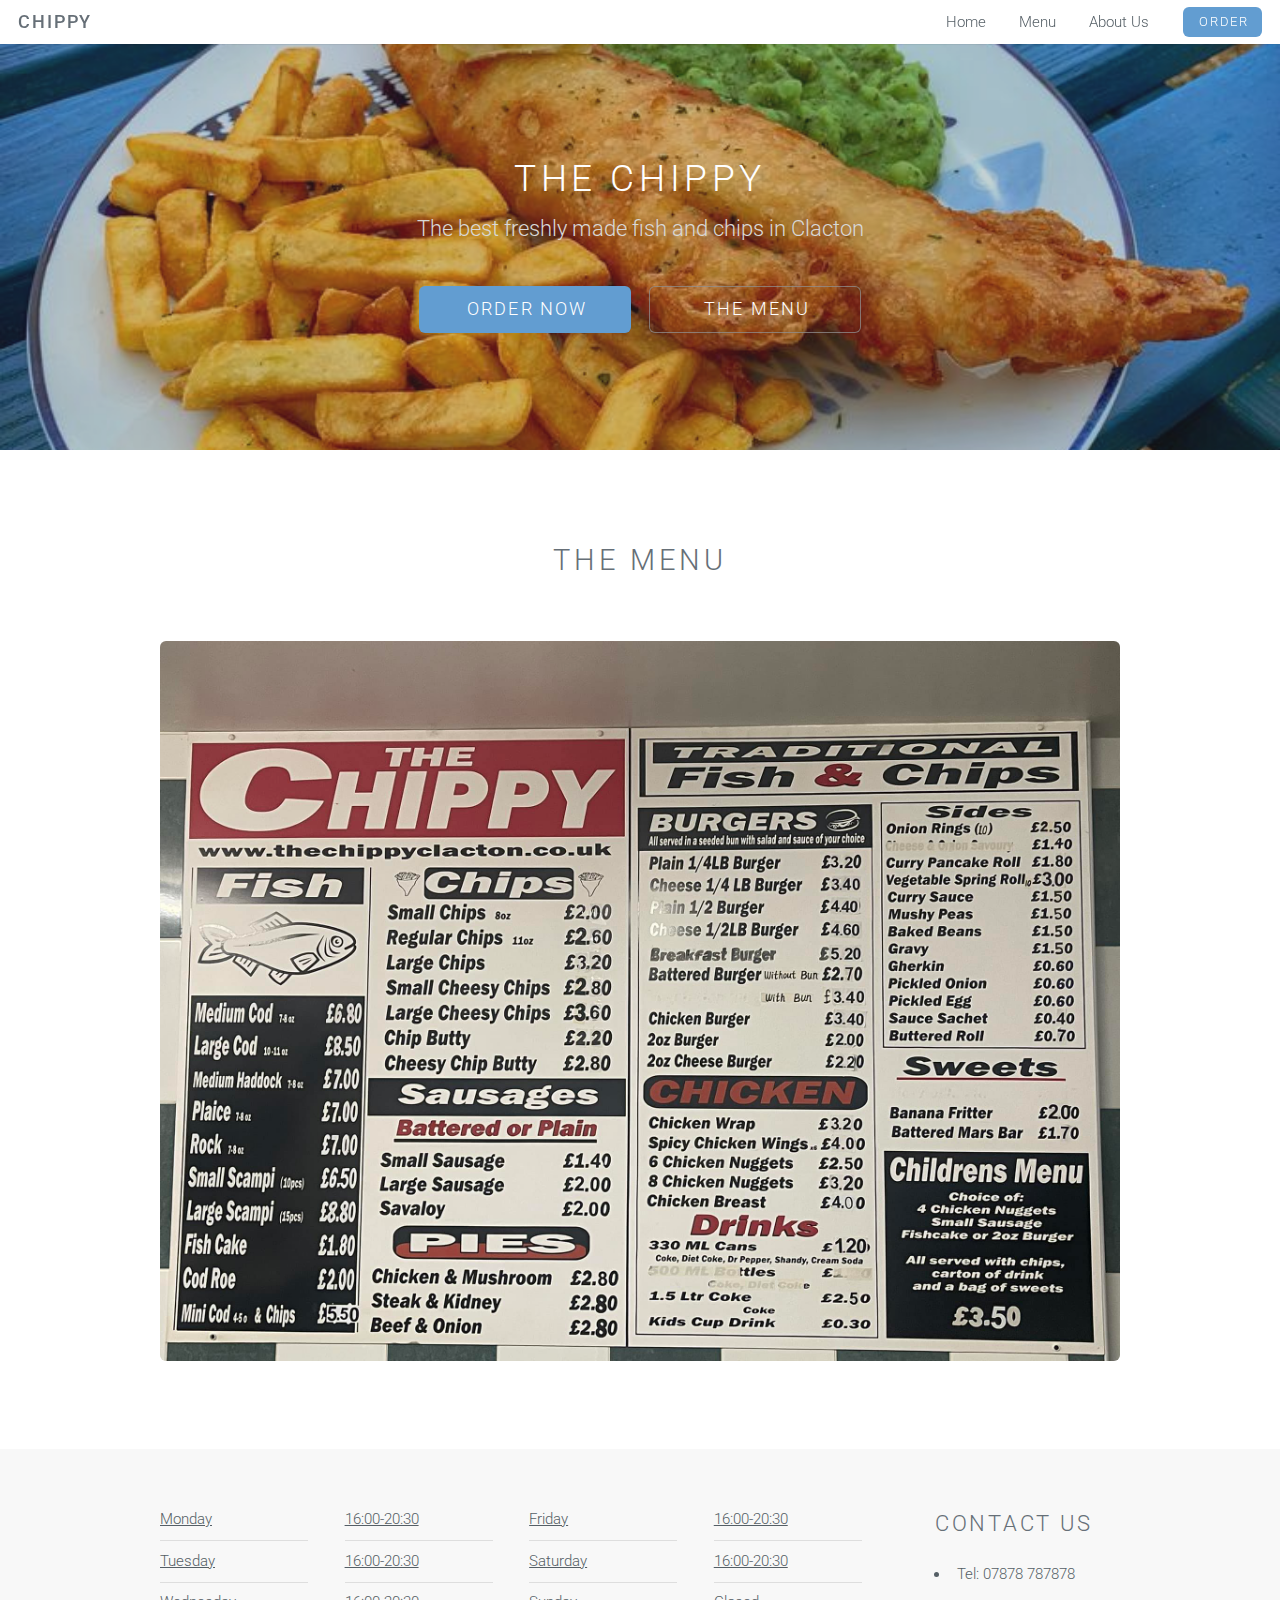
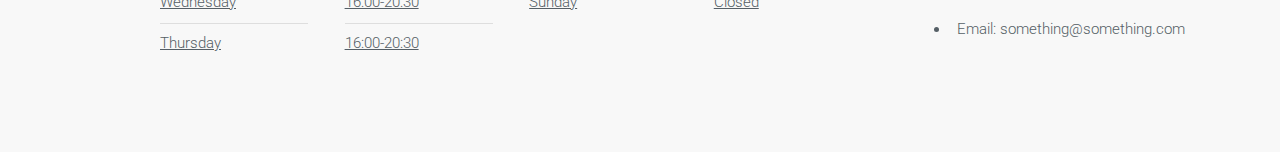
==== commit 263819df: "all" ====
--- a/index.html
+++ b/index.html
@@ -1,120 +1,66 @@
 <!DOCTYPE HTML>
-<!--
-	Transitive by TEMPLATED
-	templated.co @templatedco
-	Released for free under the Creative Commons Attribution 3.0 license (templated.co/license)
---><html><head><title>Team BBR</title><meta charset="utf-8"><meta name="robots" content="index, follow, max-image-preview:large, max-snippet:-1, max-video-preview:-1"><meta name="viewport" content="width=device-width, initial-scale=1"><link rel="stylesheet" href="assets/css/main.css"></head><body>
+<html><head><title>The Chippy - Clacton</title>
+		<meta http-equiv="content-type" content="text/html; charset=utf-8">
+		<meta name="description" content="">
+		<meta name="keywords" content=""><meta name="robots" content="index, follow, max-image-preview:large, max-snippet:-1, max-video-preview:-1"><!--[if lte IE 8]><script src="js/html5shiv.js"></script><![endif]--><script src="js/jquery.min.js"></script><script src="js/skel.min.js"></script><script src="js/skel-layers.min.js"></script><script src="js/init.js"></script><noscript>
+			<link rel="stylesheet" href="css/skel.css"><link rel="stylesheet" href="css/style.css"><link rel="stylesheet" href="css/style-xlarge.css"></noscript></head>
+			<body id="top">
 
 		<!-- Header -->
-			<header id="header" class="alt"><div class="logo"><a href="index.html">Everything bike <span> BY TEAM BBR</span></a></div>
-				<a href="#menu" class="toggle"><span>Menu</span></a>
-			</header><!-- Nav --><nav id="menu"><ul class="links"><li><a href="index.html">Home</a></li>
-					<li><a href="elements.html">Pricing</a></li>
-					<li><a href="generic.html">About Us</a></li>
-				</ul></nav><!-- Banner --><!--
-			To use a video as your background, set data-video to the name of your video without
-			its extension (eg. images/banner). Your video must be available in both .mp4 and .webm
-			formats to work correctly.
-		--><section id="banner" data-video="images/banner"><div class="inner">
-					<h1>Bristol Bike Restorations</h1>
-					<p>Your one stop bike shop in Bristol, providing <br>
-					many services: <a href="elements.html">carbon repair</a>, bike serviving and <a href="elements.html">custom paint</a>.</p>
-					<a href="#one" class="button special scrolly">Let's See!</a>
+			<header id="header" class="skel-layers-fixed"><h1><a href="#">Chippy</a></h1>
+				<nav id="nav"><ul><li><a href="index.html">Home</a></li>
+						<li><a href="menu.html">Menu</a></li>
+						<li><a href="about.html">About Us</a></li>
+						<li><a href="order.html" class="button special">Order</a></li>
+					</ul></nav></header><!-- Banner --><section id="banner"><div class="inner">
+					<h2>The Chippy</h2>
+					<p>The best freshly made fish and chips in Clacton</p>
+					<ul class="actions"><li><a href="order.html" class="button big special">Order Now</a></li>
+						<li><a href="menu.html" class="button big alt">The Menu</a></li>
+					</ul></div>
+			</section><!-- One --><section id="one" class="wrapper style1"><header class="major"><h2>The Menu</h2>
+				</header><div class="container">
+					<a href="#" class="image fit"><img src="images/menu.jpg" alt="" width="680" height="308"></a>
 				</div>
-			</section><!-- One --><section id="one" class="wrapper style2"><div class="inner">
-					<div>
-						<div class="box">
-							<div class="image fit">
-								<img src="images/pic01.jpg" alt="" width="3472" height="1035"></div>
-							<div class="content">
-								<header class="align-center"><h2>What do we do?</h2>
-									<p>Aboout our repairs and painting offers</p>
-								</header><hr><p> Place holder text Place holder text Place holder text Place holder text Place holder text Place holder text Place holder text Place holder text Place holder text Place holder text Place holder text Place holder text Place holder text </p>
-								<p>Place holder text Place holder text Place holder text Place holder text Place holder text Place holder text Place holder text Place holder text Place holder text Place holder text Place holder text Place holder text Place holder text Place holder text Place holder text Place holder text Place holder text Place holder text Place holder text Place holder text Place holder text Place holder text Place holder text Place holder text Place holder text Place holder text Place holder text Place holder text Place holder text Place holder text Place holder text Place holder text </p>
+			</section><!-- Footer --><footer id="footer"><div class="container">
+					<div class="row double">
+						<div class="9u">
+							<div class="row collapse-at-2">
+								<div class="3u">
+									<ul class="alt">
+										<li><a href="#">Monday</a></li>
+										<li><a href="#">Tuesday</a></li>
+										<li><a href="#">Wednesday</a></li>
+										<li><a href="#">Thursday</a></li>
+									</ul></div>
+								<div class="3u">
+									<ul class="alt">
+										<li><a href="#">16:00-20:30</a></li>
+										<li><a href="#">16:00-20:30</a></li>
+										<li><a href="#">16:00-20:30</a></li>
+										<li><a href="#">16:00-20:30</a></li>
+									</ul></div>
+								<div class="3u">
+										<ul class="alt">
+											<li><a href="#">Friday</a></li>
+											<li><a href="#">Saturday</a></li>
+											<li><a href="#">Sunday</a></li>
+										</ul></div>
+									<div class="3u">
+										<ul class="alt">
+											<li><a href="#">16:00-20:30</a></li>
+											<li><a href="#">16:00-20:30</a></li>
+											<li><a href="#">Closed</a></li>
+										</ul></div>
 							</div>
 						</div>
-					</div>
-				</div>
-			</section><!-- Two --><section id="two" class="wrapper style3"><div class="inner">
-					<div id="flexgrid">
-						<div>
-							<header><h3>Carbon Repair</h3>
-							</header><p>uPlace holder text Place holder text Place holder text Place holder text Place holder text Place ho</p>
-							<ul class="actions"><li><a href="#" class="button alt">Learn More</a></li>
-							</ul></div>
-						<div>
-							<header><h3>Custom paint</h3>
-							</header><p>Place holder text Place holder text Place holder text Place holder text Place holder text Place h </p>
-							<ul class="actions"><li><a href="#" class="button alt">Learn More</a></li>
-							</ul></div>
-						<div>
-							<header><h3>Bike servicing</h3>
-							</header><p>Place holder text Place holder text Place holder text Place holder text Place holder text </p>
-							<ul class="actions"><li><a href="#" class="button alt">Learn More</a></li>
+						<div class="3u">
+							<h2>Contact us</h2>
+							<ul class="container">
+								<li><p>Tel: 07878 787878</p></li>
+								<li><p>Email: something@something.com</p></li>
 							</ul></div>
 					</div>
 				</div>
-			</section><!-- Three --><section id="three" class="wrapper style2"><div class="inner">
-					<div class="grid-style">
-
-						<div>
-							<div class="box">
-								<div class="image fit">
-									<img src="images/pic02.jpg" alt="" width="3472" height="1236"></div>
-								<div class="content">
-									<header class="align-center"><h2>Where can you find us?</h2>
-										<p>Located in whereever since whereever</p>
-									</header><hr><p> Directions.... Place holder text Place holder text Place holder text Place holder text Place holder text Place holder text Place holder text Place holder text Place holder text </p>
-								</div>
-							</div>
-						</div>
-
-						<div>
-							<div class="box">
-								<div class="image fit">
-									<img src="images/pic03.jpg" alt="" width="3472" height="1236"></div>
-								<div class="content">
-									<header class="align-center"><h2>Why choose us</h2>
-										<p>Still need more convinving?</p>
-									</header><hr><p> CPlace holder text Place holder text Place holder text Place holder text Place holder text Place holder text Place holder text Place holder text Place holder text Place holder text </p>
-								</div>
-							</div>
-						</div>
-
-					</div>
-				</div>
-			</section><!-- Four --><section id="four" class="wrapper style3"><div class="inner">
-
-					<header class="align-center"><h2>[Some sort of blub about you?]</h2>
-						<p>Place holder text Place holder text Place holder text Place holder text Place holder text Place holder text Place holder text Place holder text Place holder text Place holder text Place holder text Place holder text Place holder text Place holder text Place holder text Place holder text Place holder text Place holder text Place holder text </p>
-					</header></div>
-			</section><!-- Footer --><footer id="footer" class="wrapper"><div class="inner">
-					<section><div class="box">
-							<div class="content">
-								<h2 class="align-center">Get in Touch</h2>
-								<hr><form action="#" method="post">
-									<div class="field half first">
-										<label for="name">Name</label>
-										<input name="name" id="name" type="text" placeholder="Name"></div>
-									<div class="field half">
-										<label for="email">Email</label>
-										<input name="email" id="email" type="email" placeholder="Email"></div>
-									<div class="field">
-										<label for="dept">Department</label>
-										<div class="select-wrapper">
-											<select name="dept" id="dept"><option value="">- Category -</option><option value="1">Carbon Repair</option><option value="1">Painting</option><option value="1">Servicing</option><option value="1">Other</option></select></div>
-									</div>
-									<div class="field">
-										<label for="message">Message</label>
-										<textarea name="message" id="message" rows="6" placeholder="Message"></textarea></div>
-									<ul class="actions align-center"><li><input value="Send Message" class="button special" type="submit"></li>
-									</ul></form>
-							</div>
-						</div>
-					</section></div>
-			</footer><div class="copyright">
-				Created by: <a>Thomas Bale</a>.
-			</div>
-
-		<!-- Scripts -->
-			<script src="assets/js/jquery.min.js"></script><script src="assets/js/jquery.scrolly.min.js"></script><script src="assets/js/jquery.scrollex.min.js"></script><script src="assets/js/skel.min.js"></script><script src="assets/js/util.js"></script><script src="assets/js/main.js"></script></body></html>
+			</footer>
+	</body></html>
--- a/css/skel.css
+++ b/css/skel.css
@@ -0,0 +1,222 @@
+/* Resets (http://meyerweb.com/eric/tools/css/reset/ | v2.0 | 20110126 | License: none (public domain)) */
+
+	html,body,div,span,applet,object,iframe,h1,h2,h3,h4,h5,h6,p,blockquote,pre,a,abbr,acronym,address,big,cite,code,del,dfn,em,img,ins,kbd,q,s,samp,small,strike,strong,sub,sup,tt,var,b,u,i,center,dl,dt,dd,ol,ul,li,fieldset,form,label,legend,table,caption,tbody,tfoot,thead,tr,th,td,article,aside,canvas,details,embed,figure,figcaption,footer,header,hgroup,menu,nav,output,ruby,section,summary,time,mark,audio,video{margin:0;padding:0;border:0;font-size:100%;font:inherit;vertical-align:baseline;}article,aside,details,figcaption,figure,footer,header,hgroup,menu,nav,section{display:block;}body{line-height:1;}ol,ul{list-style:none;}blockquote,q{quotes:none;}blockquote:before,blockquote:after,q:before,q:after{content:'';content:none;}table{border-collapse:collapse;border-spacing:0;}body{-webkit-text-size-adjust:none}
+
+/* Box Model */
+
+	*, *:before, *:after {
+		-moz-box-sizing: border-box;
+		-webkit-box-sizing: border-box;
+		box-sizing: border-box;
+	}
+
+/* Container */
+
+	body {
+		/* min-width: (containers) */
+		min-width: 1200px;
+	}
+
+	.container {
+		margin-left: auto;
+		margin-right: auto;
+		
+		/* width: (containers) */
+		width: 1200px;
+	}
+
+	/* Modifiers */
+	
+		.container.small {
+			/* width: (containers) * 0.75; */
+			width: 900px;
+		}
+
+		.container.big {
+			width: 100%;
+
+			/* max-width: (containers) * 1.25; */
+			max-width: 1500px;
+
+			/* min-width: (containers); */
+			min-width: 1200px;
+		}
+
+/* Grid */
+
+	.\31 2u { width: 100% }
+	.\31 1u { width: 91.6666666667% }
+	.\31 0u { width: 83.3333333333% }
+	.\39 u { width: 75% }
+	.\38 u { width: 66.6666666667% }
+	.\37 u { width: 58.3333333333% }
+	.\36 u { width: 50% }
+	.\35 u { width: 41.6666666667% }
+	.\34 u { width: 33.3333333333% }
+	.\33 u { width: 25% }
+	.\32 u { width: 16.6666666667% }
+	.\31 u { width: 8.3333333333% }
+	.\-11u { margin-left: 91.6666666667% }
+	.\-10u { margin-left: 83.3333333333% }
+	.\-9u { margin-left: 75% }
+	.\-8u { margin-left: 66.6666666667% }
+	.\-7u { margin-left: 58.3333333333% }
+	.\-6u { margin-left: 50% }
+	.\-5u { margin-left: 41.6666666667% }
+	.\-4u { margin-left: 33.3333333333% }
+	.\-3u { margin-left: 25% }
+	.\-2u { margin-left: 16.6666666667% }
+	.\-1u { margin-left: 8.3333333333% }
+
+	/* Rows */
+
+		.row > * {
+			float: left;
+		}
+
+		.row:after {
+			content: '';
+			display: block;
+			clear: both;
+			height: 0;
+		}
+
+		.row:first-child > * {
+			padding-top: 0 !important;
+		}
+
+		.row.uniform > * > :first-child {
+			margin-top: 0;
+		}
+
+		.row.uniform > * > :last-child {
+			margin-bottom: 0;
+		}
+
+		/* Normal */
+
+			.row > * {
+				/* padding-left: (gutters.vertical) */
+				padding-left: 4em;
+			}
+
+			.row + .row > * {
+				/* padding: (gutters.horizontal) 0 0 (gutters.vertical) */
+				padding: 0 0 0 4em;
+			}
+
+			.row {
+				/* margin-left: -(gutters.vertical) */
+				margin-left: -4em;
+			}
+
+			.row + .row.uniform > * {
+				/* padding: (gutters.vertical) 0 0 (gutters.vertical) */
+				padding: 4em 0 0 4em;
+			}
+
+		/* Flush */
+
+			.row.flush > * {
+				padding-left: 0;
+			}
+
+			.row + .row.flush > * {
+				padding: 0;
+			}
+
+			.row.flush {
+				margin-left: 0;
+			}
+
+			.row + .row.uniform.flush > * {
+				padding: 0;
+			}
+
+		/* Quarter */
+
+			.row.quarter > * {
+				/* padding-left: (gutters.vertical * 0.25) */
+				padding-left: 1em;
+			}
+
+			.row + .row.quarter > * {
+				/* padding: (gutters.horizontal * 0.25) 0 0 (gutters.vertical * 0.25) */
+				padding: 0 0 0 1em;
+			}
+
+			.row.quarter {
+				/* margin-left: -(gutters.vertical * 0.25) */
+				margin-left: -1em;
+			}
+
+			.row + .row.uniform.quarter > * {
+				/* padding: (gutters.vertical * 0.25) 0 0 (gutters.vertical * 0.25) */
+				padding: 1em 0 0 1em;
+			}
+
+		/* Half */
+
+			.row.half > * {
+				/* padding-left: (gutters.vertical * 0.5) */
+				padding-left: 2em;
+			}
+
+			.row + .row.half > * {
+				/* padding: (gutters.horizontal * 0.5) 0 0 (gutters.vertical * 0.5) */
+				padding: 0 0 0 2em;
+			}
+
+			.row.half {
+				/* margin-left: -(gutters.vertical * 0.5) */
+				margin-left: -2em;
+			}
+
+			.row + .row.uniform.half > * {
+				/* padding: (gutters.vertical * 0.5) 0 0 (gutters.vertical * 0.5) */
+				padding: 2em 0 0 2em;
+			}
+
+		/* One and (a) Half */
+
+			.row.oneandhalf > * {
+				/* padding-left: (gutters.vertical * 1.5) */
+				padding-left: 6em;
+			}
+
+			.row + .row.oneandhalf > * {
+				/* padding: (gutters.horizontal * 1.5) 0 0 (gutters.vertical * 1.5) */
+				padding: 0 0 0 6em;
+			}
+
+			.row.oneandhalf {
+				/* margin-left: -(gutters.vertical * 1.5) */
+				margin-left: -6em;
+			}
+
+			.row + .row.uniform.oneandhalf > * {
+				/* padding: (gutters.vertical * 1.5) 0 0 (gutters.vertical * 1.5) */
+				padding: 6em 0 0 6em;
+			}
+
+		/* Double */
+
+			.row.double > * {
+				/* padding-left: (gutters.vertical * 2) */
+				padding-left: 8em;
+			}
+
+			.row + .row.double > * {
+				/* padding: (gutters.horizontal * 2) 0 0 (gutters.vertical * 2) */
+				padding: 0 0 0 8em;
+			}
+
+			.row.double {
+				/* margin-left: -(gutters.vertical * 2) */
+				margin-left: -8em;
+			}
+
+			.row + .row.uniform.double > * {
+				/* padding: (gutters.vertical * 2) 0 0 (gutters.vertical * 2) */
+				padding: 8em 0 0 8em;
+			}--- a/css/style.css
+++ b/css/style.css
@@ -0,0 +1,1091 @@
+@charset "UTF-8";
+@import url(font-awesome.min.css);
+@import url("//fonts.googleapis.com/css?family=Roboto:500,300");
+
+/*
+	Ion by TEMPLATED
+	templated.co @templatedco
+	Released for free under the Creative Commons Attribution 3.0 license (templated.co/license)
+*/
+
+/* Basic */
+
+	body {
+		background: #fff;
+	}
+.image.fit img {
+	width: 100%;
+	height: auto;
+}
+	body, input, select, textarea {
+		color: #555f66;
+		font-family: "Roboto", Helvetica, sans-serif;
+		font-size: 14pt;
+		font-weight: 300;
+		line-height: 1.75em;
+	}
+
+	a {
+		color: #629DD1;
+		text-decoration: underline;
+	}
+
+		a:hover {
+			text-decoration: none;
+		}
+
+	strong, b {
+		color: #666f77;
+		font-weight: 500;
+	}
+
+	em, i {
+		font-style: italic;
+	}
+
+	p {
+		margin: 0 0 2em 0;
+	}
+
+	h1, h2, h3, h4, h5, h6 {
+		color: #666f77;
+		font-weight: 300;
+		line-height: 1em;
+		margin: 0 0 1em 0;
+		text-transform: uppercase;
+		letter-spacing: 0.125em;
+	}
+
+		h1 a, h2 a, h3 a, h4 a, h5 a, h6 a {
+			color: inherit;
+			text-decoration: none;
+		}
+
+	h2 {
+		font-size: 1.5em;
+		line-height: 1.5em;
+	}
+
+	h3 {
+		font-size: 1.25em;
+		line-height: 1.5em;
+	}
+
+	h4 {
+		font-size: 1em;
+		line-height: 1.5em;
+	}
+
+	h5 {
+		font-size: 0.9em;
+		line-height: 1.5em;
+	}
+
+	h6 {
+		font-size: 0.7em;
+		line-height: 1.5em;
+	}
+
+	sub {
+		font-size: 0.8em;
+		position: relative;
+		top: 0.5em;
+	}
+
+	sup {
+		font-size: 0.8em;
+		position: relative;
+		top: -0.5em;
+	}
+
+	hr {
+		border: 0;
+		border-bottom: solid 1px rgba(144, 144, 144, 0.25);
+		margin: 3em 0;
+	}
+
+		hr.major {
+			margin: 2em 0 5em 0;
+		}
+
+	blockquote {
+		border-left: solid 4px rgba(144, 144, 144, 0.25);
+		font-style: italic;
+		margin: 0 0 2em 0;
+		padding: 0.5em 0 0.5em 2em;
+	}
+
+	code {
+		background: rgba(144, 144, 144, 0.075);
+		border-radius: 6px;
+		border: solid 1px rgba(144, 144, 144, 0.25);
+		font-family: "Courier New", monospace;
+		font-size: 0.9em;
+		margin: 0 0.25em;
+		padding: 0.25em 0.65em;
+	}
+
+	pre {
+		-webkit-overflow-scrolling: touch;
+		font-family: "Courier New", monospace;
+		font-size: 0.9em;
+		margin: 0 0 2em 0;
+		overflow-x: auto;
+	}
+
+		pre code {
+			display: block;
+			line-height: 1.75em;
+			padding: 1em 1.5em;
+		}
+
+	.align-left {
+		text-align: left;
+	}
+
+	.align-center {
+		text-align: center;
+	}
+
+	.align-right {
+		text-align: right;
+	}
+
+/* Section/Article */
+
+	section.special, article.special {
+		text-align: center;
+	}
+
+	header p {
+		color: #bbb;
+		position: relative;
+		margin: 0 0 1.5em 0;
+	}
+
+	header h2 + p {
+		font-size: 1.25em;
+		margin-top: -1em;
+		line-height: 1.5em;
+	}
+
+	header h3 + p {
+		font-size: 1.1em;
+		margin-top: -0.85em;
+		line-height: 1.5em;
+	}
+
+	header h4 + p,
+	header h5 + p,
+	header h6 + p {
+		font-size: 0.9em;
+		margin-top: -0.75em;
+		line-height: 1.5em;
+	}
+
+	header.major {
+		text-align: center;
+		margin: 0 0 4em 0;
+	}
+
+		header.major h2 {
+			font-size: 2em;
+		}
+
+		header.major h2 + p {
+			font-size: 1.5em;
+			margin: -1em 0 2em 0;
+		}
+
+/* Form */
+
+	form {
+		margin: 0 0 2em 0;
+	}
+
+	label {
+		color: #666f77;
+		display: block;
+		font-size: 0.9em;
+		font-weight: 500;
+		margin: 0 0 1em 0;
+	}
+
+	input[type="text"],
+	input[type="password"],
+	input[type="email"],
+	select,
+	textarea {
+		-moz-appearance: none;
+		-webkit-appearance: none;
+		-o-appearance: none;
+		-ms-appearance: none;
+		appearance: none;
+		background: rgba(144, 144, 144, 0.075);
+		border-radius: 6px;
+		border: none;
+		border: solid 1px rgba(144, 144, 144, 0.25);
+		color: inherit;
+		display: block;
+		outline: 0;
+		padding: 0 1em;
+		text-decoration: none;
+		width: 100%;
+	}
+
+		input[type="text"]:invalid,
+		input[type="password"]:invalid,
+		input[type="email"]:invalid,
+		select:invalid,
+		textarea:invalid {
+			box-shadow: none;
+		}
+
+		input[type="text"]:focus,
+		input[type="password"]:focus,
+		input[type="email"]:focus,
+		select:focus,
+		textarea:focus {
+			border-color: #629DD1;
+			box-shadow: 0 0 0 1px #629DD1;
+		}
+
+	.select-wrapper {
+		text-decoration: none;
+		display: block;
+		position: relative;
+	}
+
+		.select-wrapper:before {
+			content: "";
+			-moz-osx-font-smoothing: grayscale;
+			-webkit-font-smoothing: antialiased;
+			font-family: FontAwesome;
+			font-style: normal;
+			font-weight: normal;
+			text-transform: none !important;
+		}
+
+		.select-wrapper:before {
+			color: rgba(144, 144, 144, 0.25);
+			display: block;
+			height: 2.75em;
+			line-height: 2.75em;
+			pointer-events: none;
+			position: absolute;
+			right: 0;
+			text-align: center;
+			top: 0;
+			width: 2.75em;
+		}
+
+		.select-wrapper select::-ms-expand {
+			display: none;
+		}
+
+	input[type="text"],
+	input[type="password"],
+	input[type="email"],
+	select {
+		height: 2.75em;
+	}
+
+	textarea {
+		padding: 0.75em 1em;
+	}
+
+	input[type="checkbox"],
+	input[type="radio"] {
+		-moz-appearance: none;
+		-webkit-appearance: none;
+		-o-appearance: none;
+		-ms-appearance: none;
+		appearance: none;
+		display: block;
+		float: left;
+		margin-right: -2em;
+		opacity: 0;
+		width: 1em;
+		z-index: -1;
+	}
+
+		input[type="checkbox"] + label,
+		input[type="radio"] + label {
+			text-decoration: none;
+			color: #555f66;
+			cursor: pointer;
+			display: inline-block;
+			font-size: 1em;
+			font-weight: 300;
+			padding-left: 2.4em;
+			padding-right: 0.75em;
+			position: relative;
+		}
+
+			input[type="checkbox"] + label:before,
+			input[type="radio"] + label:before {
+				-moz-osx-font-smoothing: grayscale;
+				-webkit-font-smoothing: antialiased;
+				font-family: FontAwesome;
+				font-style: normal;
+				font-weight: normal;
+				text-transform: none !important;
+			}
+
+			input[type="checkbox"] + label:before,
+			input[type="radio"] + label:before {
+				background: rgba(144, 144, 144, 0.075);
+				border-radius: 6px;
+				border: solid 1px rgba(144, 144, 144, 0.25);
+				content: '';
+				display: inline-block;
+				height: 1.65em;
+				left: 0;
+				line-height: 1.58125em;
+				position: absolute;
+				text-align: center;
+				top: 0;
+				width: 1.65em;
+			}
+
+		input[type="checkbox"]:checked + label:before,
+		input[type="radio"]:checked + label:before {
+			background: #192024;
+			border-color: #192024;
+			color: #ffffff;
+			content: '\f00c';
+		}
+
+		input[type="checkbox"]:focus + label:before,
+		input[type="radio"]:focus + label:before {
+			border-color: #629DD1;
+			box-shadow: 0 0 0 1px #629DD1;
+		}
+
+	input[type="checkbox"] + label:before {
+		border-radius: 6px;
+	}
+
+	input[type="radio"] + label:before {
+		border-radius: 100%;
+	}
+
+	::-webkit-input-placeholder {
+		color: #bbb !important;
+		opacity: 1.0;
+	}
+
+	:-moz-placeholder {
+		color: #bbb !important;
+		opacity: 1.0;
+	}
+
+	::-moz-placeholder {
+		color: #bbb !important;
+		opacity: 1.0;
+	}
+
+	:-ms-input-placeholder {
+		color: #bbb !important;
+		opacity: 1.0;
+	}
+
+	.formerize-placeholder {
+		color: #bbb !important;
+		opacity: 1.0;
+	}
+
+/* Box */
+
+	.box {
+		border-radius: 6px;
+		border: solid 1px rgba(144, 144, 144, 0.25);
+		margin-bottom: 2em;
+		padding: 3em 2em;
+	}
+
+		.box > :last-child,
+		.box > :last-child > :last-child,
+		.box > :last-child > :last-child > :last-child {
+			margin-bottom: 0;
+		}
+
+		.box.alt {
+			border: 0;
+			border-radius: 0;
+			padding: 0;
+		}
+
+/* Icon */
+
+	.icon {
+		text-decoration: none;
+		border-bottom: none;
+		position: relative;
+	}
+
+		.icon:before {
+			-moz-osx-font-smoothing: grayscale;
+			-webkit-font-smoothing: antialiased;
+			font-family: FontAwesome;
+			font-style: normal;
+			font-weight: normal;
+			text-transform: none !important;
+		}
+
+		.icon > .label {
+			display: none;
+		}
+
+		.icon.major {
+			display: inline-block;
+			margin: 0 0 1.25em 0;
+			color: #ffffff;
+			background: #629DD1;
+			width: 3em;
+			height: 3em;
+			font-size: 2em;
+			text-align: center;
+			line-height: 3em;
+			border-radius: 100%;
+			box-shadow: 0 0 0 10px #fff, 0 0 0 11px rgba(144, 144, 144, 0.25);
+		}
+
+/* Image */
+
+	.image {
+		border-radius: 6px;
+		border: 0;
+		display: inline-block;
+		position: relative;
+	}
+
+		.image img {
+			border-radius: 6px;
+			display: block;
+		}
+
+		.image.left {
+			float: left;
+			padding: 0 1.5em 1em 0;
+			top: 0.25em;
+		}
+
+		.image.right {
+			float: right;
+			padding: 0 0 1em 1.5em;
+			top: 0.25em;
+		}
+
+		.image.fit {
+			display: block;
+			margin: 0 0 2em 0;
+			width: 100%;
+		}
+
+			.image.fit img {
+				display: block;
+				width: 100%;
+			}
+
+/* List */
+
+	ol {
+		list-style: decimal;
+		margin: 0 0 2em 0;
+		padding-left: 1.25em;
+	}
+
+		ol li {
+			padding-left: 0.25em;
+		}
+
+	ul {
+		list-style: disc;
+		margin: 0 0 2em 0;
+		padding-left: 1em;
+	}
+
+		ul li {
+			padding-left: 0.5em;
+		}
+
+		ul.alt {
+			list-style: none;
+			padding-left: 0;
+		}
+
+			ul.alt li {
+				border-top: solid 1px rgba(144, 144, 144, 0.25);
+				padding: 0.5em 0;
+			}
+
+				ul.alt li:first-child {
+					border-top: 0;
+					padding-top: 0;
+				}
+
+		ul.icons {
+			cursor: default;
+			list-style: none;
+			padding-left: 0;
+		}
+
+			ul.icons li {
+				display: inline-block;
+				padding: 0 1.25em 0 0;
+			}
+
+				ul.icons li:last-child {
+					padding-right: 0;
+				}
+
+				ul.icons li .icon:before {
+					font-size: 1.5em;
+				}
+
+		ul.actions {
+			cursor: default;
+			list-style: none;
+			padding-left: 0;
+		}
+
+			ul.actions li {
+				display: inline-block;
+				padding: 0 1em 0 0;
+				vertical-align: middle;
+			}
+
+				ul.actions li:last-child {
+					padding-right: 0;
+				}
+
+			ul.actions.small li {
+				padding: 0 0.5em 0 0;
+			}
+
+			ul.actions.vertical li {
+				display: block;
+				padding: 1em 0 0 0;
+			}
+
+				ul.actions.vertical li:first-child {
+					padding-top: 0;
+				}
+
+				ul.actions.vertical li > * {
+					margin-bottom: 0;
+				}
+
+			ul.actions.vertical.small li {
+				padding: 0.5em 0 0 0;
+			}
+
+				ul.actions.vertical.small li:first-child {
+					padding-top: 0;
+				}
+
+			ul.actions.fit {
+				display: table;
+				margin-left: -1em;
+				padding: 0;
+				table-layout: fixed;
+				width: calc(100% + 1em);
+			}
+
+				ul.actions.fit li {
+					display: table-cell;
+					padding: 0 0 0 1em;
+				}
+
+					ul.actions.fit li > * {
+						margin-bottom: 0;
+					}
+
+				ul.actions.fit.small {
+					margin-left: -0.5em;
+					width: calc(100% + 0.5em);
+				}
+
+					ul.actions.fit.small li {
+						padding: 0 0 0 0.5em;
+					}
+
+	dl {
+		margin: 0 0 2em 0;
+	}
+
+/* Table */
+
+	.table-wrapper {
+		-webkit-overflow-scrolling: touch;
+		overflow-x: auto;
+	}
+
+	table {
+		margin: 0 0 2em 0;
+		width: 100%;
+	}
+
+		table tbody tr {
+			border: solid 1px rgba(144, 144, 144, 0.25);
+			border-left: 0;
+			border-right: 0;
+		}
+
+			table tbody tr:nth-child(2n + 1) {
+				background-color: rgba(144, 144, 144, 0.075);
+			}
+
+		table td {
+			padding: 0.75em 0.75em;
+		}
+
+		table th {
+			color: #666f77;
+			font-size: 0.9em;
+			font-weight: 500;
+			padding: 0 0.75em 0.75em 0.75em;
+			text-align: left;
+		}
+
+		table thead {
+			border-bottom: solid 2px rgba(144, 144, 144, 0.25);
+		}
+
+		table tfoot {
+			border-top: solid 2px rgba(144, 144, 144, 0.25);
+		}
+
+		table.alt {
+			border-collapse: separate;
+		}
+
+			table.alt tbody tr td {
+				border: solid 1px rgba(144, 144, 144, 0.25);
+				border-left-width: 0;
+				border-top-width: 0;
+			}
+
+				table.alt tbody tr td:first-child {
+					border-left-width: 1px;
+				}
+
+			table.alt tbody tr:first-child td {
+				border-top-width: 1px;
+			}
+
+			table.alt thead {
+				border-bottom: 0;
+			}
+
+			table.alt tfoot {
+				border-top: 0;
+			}
+
+/* Button */
+
+	input[type="submit"],
+	input[type="reset"],
+	input[type="button"],
+	.button {
+		-moz-appearance: none;
+		-webkit-appearance: none;
+		-o-appearance: none;
+		-ms-appearance: none;
+		appearance: none;
+		-moz-transition: background-color 0.2s ease-in-out, color 0.2s ease-in-out;
+		-webkit-transition: background-color 0.2s ease-in-out, color 0.2s ease-in-out;
+		-o-transition: background-color 0.2s ease-in-out, color 0.2s ease-in-out;
+		-ms-transition: background-color 0.2s ease-in-out, color 0.2s ease-in-out;
+		transition: background-color 0.2s ease-in-out, color 0.2s ease-in-out;
+		background-color: #192024;
+		border-radius: 6px;
+		border: 0;
+		color: #ffffff !important;
+		cursor: pointer;
+		display: inline-block;
+		font-weight: 300;
+		text-transform: uppercase;
+		letter-spacing: 0.125em;
+		font-size: 0.9em;
+		height: 2.85em;
+		line-height: 2.85em;
+		padding: 0 1.75em;
+		text-align: center;
+		text-decoration: none;
+		white-space: nowrap;
+		text-indent: 0.25em;
+	}
+
+		input[type="submit"]:hover,
+		input[type="reset"]:hover,
+		input[type="button"]:hover,
+		.button:hover {
+			background-color: #232d33;
+		}
+
+		input[type="submit"]:active,
+		input[type="reset"]:active,
+		input[type="button"]:active,
+		.button:active {
+			background-color: #0f1315;
+		}
+
+		input[type="submit"].icon,
+		input[type="reset"].icon,
+		input[type="button"].icon,
+		.button.icon {
+			padding-left: 1.35em;
+		}
+
+			input[type="submit"].icon:before,
+			input[type="reset"].icon:before,
+			input[type="button"].icon:before,
+			.button.icon:before {
+				margin-right: 0.5em;
+			}
+
+		input[type="submit"].fit,
+		input[type="reset"].fit,
+		input[type="button"].fit,
+		.button.fit {
+			display: block;
+			margin: 0 0 1em 0;
+			width: 100%;
+		}
+
+		input[type="submit"].small,
+		input[type="reset"].small,
+		input[type="button"].small,
+		.button.small {
+			font-size: 0.7em;
+		}
+
+		input[type="submit"].big,
+		input[type="reset"].big,
+		input[type="button"].big,
+		.button.big {
+			font-size: 1.2em;
+			height: 2.65em;
+			line-height: 2.65em;
+		}
+
+		input[type="submit"].alt,
+		input[type="reset"].alt,
+		input[type="button"].alt,
+		.button.alt {
+			background-color: transparent;
+			box-shadow: inset 0 0 0 1px rgba(144, 144, 144, 0.25);
+			color: #666f77 !important;
+		}
+
+			input[type="submit"].alt:hover,
+			input[type="reset"].alt:hover,
+			input[type="button"].alt:hover,
+			.button.alt:hover {
+				background-color: rgba(144, 144, 144, 0.075);
+			}
+
+			input[type="submit"].alt:active,
+			input[type="reset"].alt:active,
+			input[type="button"].alt:active,
+			.button.alt:active {
+				background-color: rgba(144, 144, 144, 0.2);
+			}
+
+			input[type="submit"].alt.icon:before,
+			input[type="reset"].alt.icon:before,
+			input[type="button"].alt.icon:before,
+			.button.alt.icon:before {
+				color: #bbb;
+			}
+
+		input[type="submit"].special,
+		input[type="reset"].special,
+		input[type="button"].special,
+		.button.special {
+			background-color: #629DD1;
+			color: #ffffff !important;
+		}
+
+			input[type="submit"].special:hover,
+			input[type="reset"].special:hover,
+			input[type="button"].special:hover,
+			.button.special:hover {
+				background-color: #76a9d7;
+			}
+
+			input[type="submit"].special:active,
+			input[type="reset"].special:active,
+			input[type="button"].special:active,
+			.button.special:active {
+				background-color: #4e91cb;
+			}
+
+		input[type="submit"].disabled, input[type="submit"]:disabled,
+		input[type="reset"].disabled,
+		input[type="reset"]:disabled,
+		input[type="button"].disabled,
+		input[type="button"]:disabled,
+		.button.disabled,
+		.button:disabled {
+			background-color: #555f66 !important;
+			box-shadow: inset 0 -0.15em 0 0 rgba(0, 0, 0, 0.15);
+			color: #fff !important;
+			cursor: default;
+			opacity: 0.25;
+		}
+
+/* Wrapper */
+
+	.wrapper {
+		padding: 6em 0 4em 0;
+	}
+
+		.wrapper.style1 {
+			background: #fff;
+			color: #555f66;
+		}
+
+		.wrapper.style2 {
+			background: #192024;
+			color: #c5c7c8;
+		}
+
+			.wrapper.style2 h2, .wrapper.style2 h3, .wrapper.style2 h4, .wrapper.style2 h5, .wrapper.style2 h6 {
+				color: #ffffff;
+			}
+
+			.wrapper.style2 header p {
+				color: #a3a5a7;
+			}
+
+			.wrapper.style2 .button.alt {
+				box-shadow: inset 0 0 0 1px rgba(144, 144, 144, 0.75);
+				color: #ffffff !important;
+			}
+
+				.wrapper.style2 .button.alt:hover {
+					background-color: rgba(144, 144, 144, 0.275);
+				}
+
+				.wrapper.style2 .button.alt:active {
+					background-color: rgba(144, 144, 144, 0.4);
+				}
+
+				.wrapper.style2 .button.alt.icon:before {
+					color: #a3a5a7;
+				}
+
+/* Header */
+
+	#skel-layers-wrapper {
+		padding-top: 3em;
+	}
+
+	#header {
+		background: #fff;
+		color: #555f66;
+		cursor: default;
+		height: 3em;
+		left: 0;
+		line-height: 3em;
+		position: fixed;
+		top: 0;
+		width: 100%;
+		z-index: 10000;
+		box-shadow: 0 0 0.1em 0 rgba(0, 0, 0, 0.25);
+	}
+
+		#header h1 {
+			color: #666f77;
+			font-weight: 500;
+			height: inherit;
+			left: 1.25em;
+			line-height: inherit;
+			margin: 0;
+			padding: 0;
+			position: absolute;
+			top: 0;
+		}
+
+			#header h1 a {
+				font-size: 1.25em;
+			}
+
+		#header nav {
+			height: inherit;
+			line-height: inherit;
+			position: absolute;
+			right: 1.25em;
+			top: 0;
+			vertical-align: middle;
+		}
+
+			#header nav > ul {
+				list-style: none;
+				margin: 0;
+				padding-left: 0;
+			}
+
+				#header nav > ul > li {
+					border-radius: 6px;
+					display: inline-block;
+					margin-left: 2em;
+					padding-left: 0;
+				}
+
+					#header nav > ul > li a {
+						-moz-transition: color 0.2s ease-in-out;
+						-webkit-transition: color 0.2s ease-in-out;
+						-o-transition: color 0.2s ease-in-out;
+						-ms-transition: color 0.2s ease-in-out;
+						transition: color 0.2s ease-in-out;
+						color: #555f66;
+						display: inline-block;
+						text-decoration: none;
+					}
+
+						#header nav > ul > li a:hover {
+							color: #629DD1;
+						}
+
+					#header nav > ul > li:first-child {
+						margin-left: 0;
+					}
+
+					#header nav > ul > li .button {
+						height: 2.25em;
+						line-height: 2.25em;
+						margin-bottom: 0;
+						padding: 0 1em;
+						position: relative;
+						top: -0.075em;
+						vertical-align: middle;
+					}
+
+		#header .container {
+			position: relative;
+		}
+
+			#header .container h1 {
+				left: 0;
+			}
+
+			#header .container nav {
+				right: 0;
+			}
+
+/* Banner */
+
+	#banner {
+		background-color: #666666;
+		background-image: url("../images/banner.jpg");
+		background-size: cover;
+		background-position: center center;
+		background-repeat: no-repeat;
+		color: #d8d8d8;
+		padding: 14em 0;
+		text-align: center;
+		position: relative;
+	}
+
+		#banner:before {
+			content: '';
+			position: absolute;
+			left: 0;
+			top: 0;
+			width: 100%;
+			height: 100%;
+			background: rgba(64, 72, 80, 0.25);
+		}
+
+		#banner .inner {
+			position: relative;
+			z-index: 1;
+		}
+
+			#banner .inner :last-child {
+				margin-bottom: 0;
+			}
+
+		#banner h2, #banner h3, #banner h4, #banner h5, #banner h6 {
+			color: #ffffff;
+		}
+
+		#banner .button.alt {
+			box-shadow: inset 0 0 0 1px rgba(144, 144, 144, 0.75);
+			color: #ffffff !important;
+		}
+
+			#banner .button.alt:hover {
+				background-color: rgba(144, 144, 144, 0.275);
+			}
+
+			#banner .button.alt:active {
+				background-color: rgba(144, 144, 144, 0.4);
+			}
+
+			#banner .button.alt.icon:before {
+				color: #c1c1c1;
+			}
+
+		#banner .button {
+			min-width: 12em;
+		}
+
+		#banner h2 {
+			font-size: 3.5em;
+			line-height: 1em;
+			margin: 0 0 0.5em 0;
+			padding: 0;
+		}
+
+		#banner p {
+			font-size: 1.5em;
+			margin-bottom: 2em;
+		}
+
+			#banner p a {
+				color: #ffffff;
+				text-decoration: none;
+			}
+
+/* Footer */
+
+	#footer {
+		background: #f8f8f8;
+		padding: 4em 0 6em 0;
+	}
+
+		#footer a {
+			color: inherit;
+		}
+
+		.copyright {
+			color: #bbb;
+			font-size: 0.9em;
+			padding: 0;
+			text-align: center;
+			width: 100%;
+			margin-top: 10px;
+			margin-bottom: 10px;
+		}
+
+			.copyright{
+				display: inline-block;
+				list-style: none;
+				margin-left: 1.5em;
+				padding-left: 1.5em;
+			}
+
+				.copyright{
+					border-left: 0;
+					margin-left: 0;
+					padding-left: 0;
+				}
+
+		#footer .icons a {
+			color: #bbb;
+		}--- a/css/style-xlarge.css
+++ b/css/style-xlarge.css
@@ -0,0 +1,17 @@
+/*
+	Ion by TEMPLATED
+	templated.co @templatedco
+	Released for free under the Creative Commons Attribution 3.0 license (templated.co/license)
+*/
+
+/* Basic */
+
+	body, input, select, textarea {
+		font-size: 12pt;
+	}
+
+/* Banner */
+
+	#banner {
+		padding: 9em 0;
+	}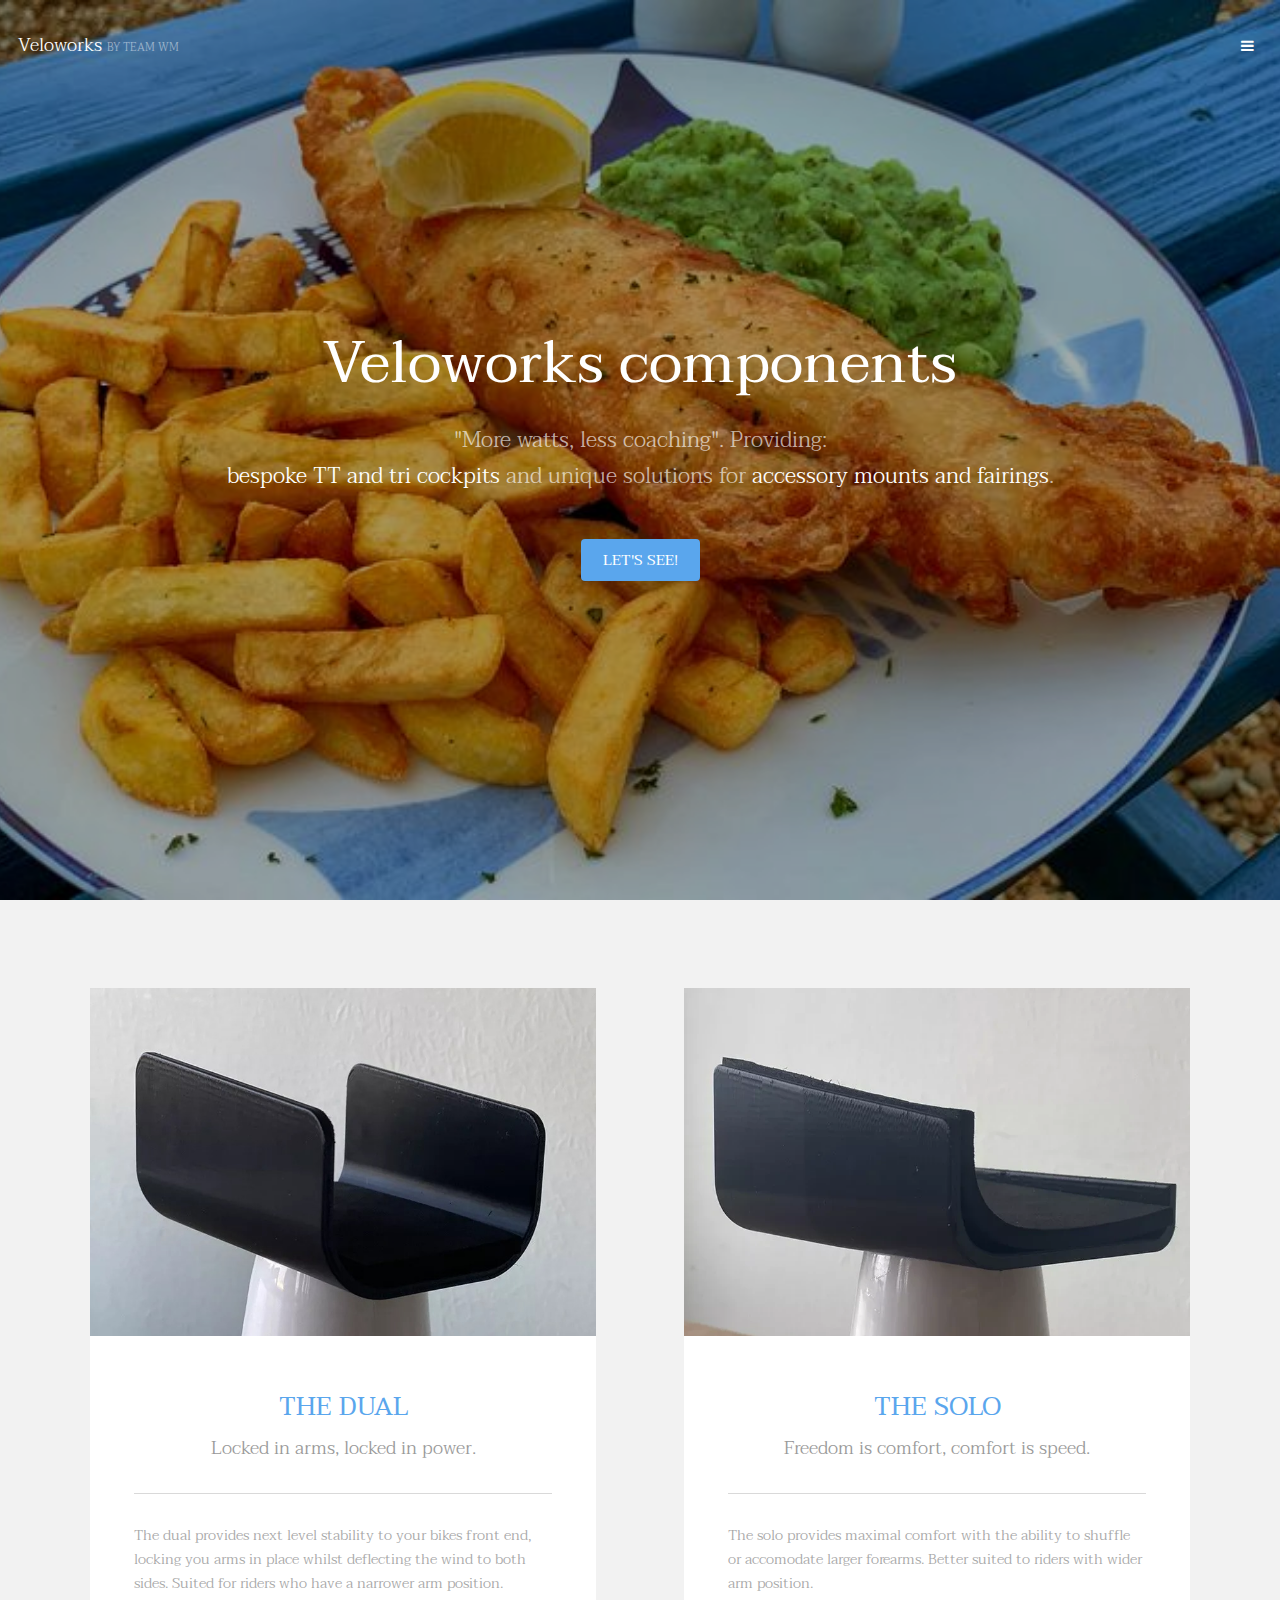
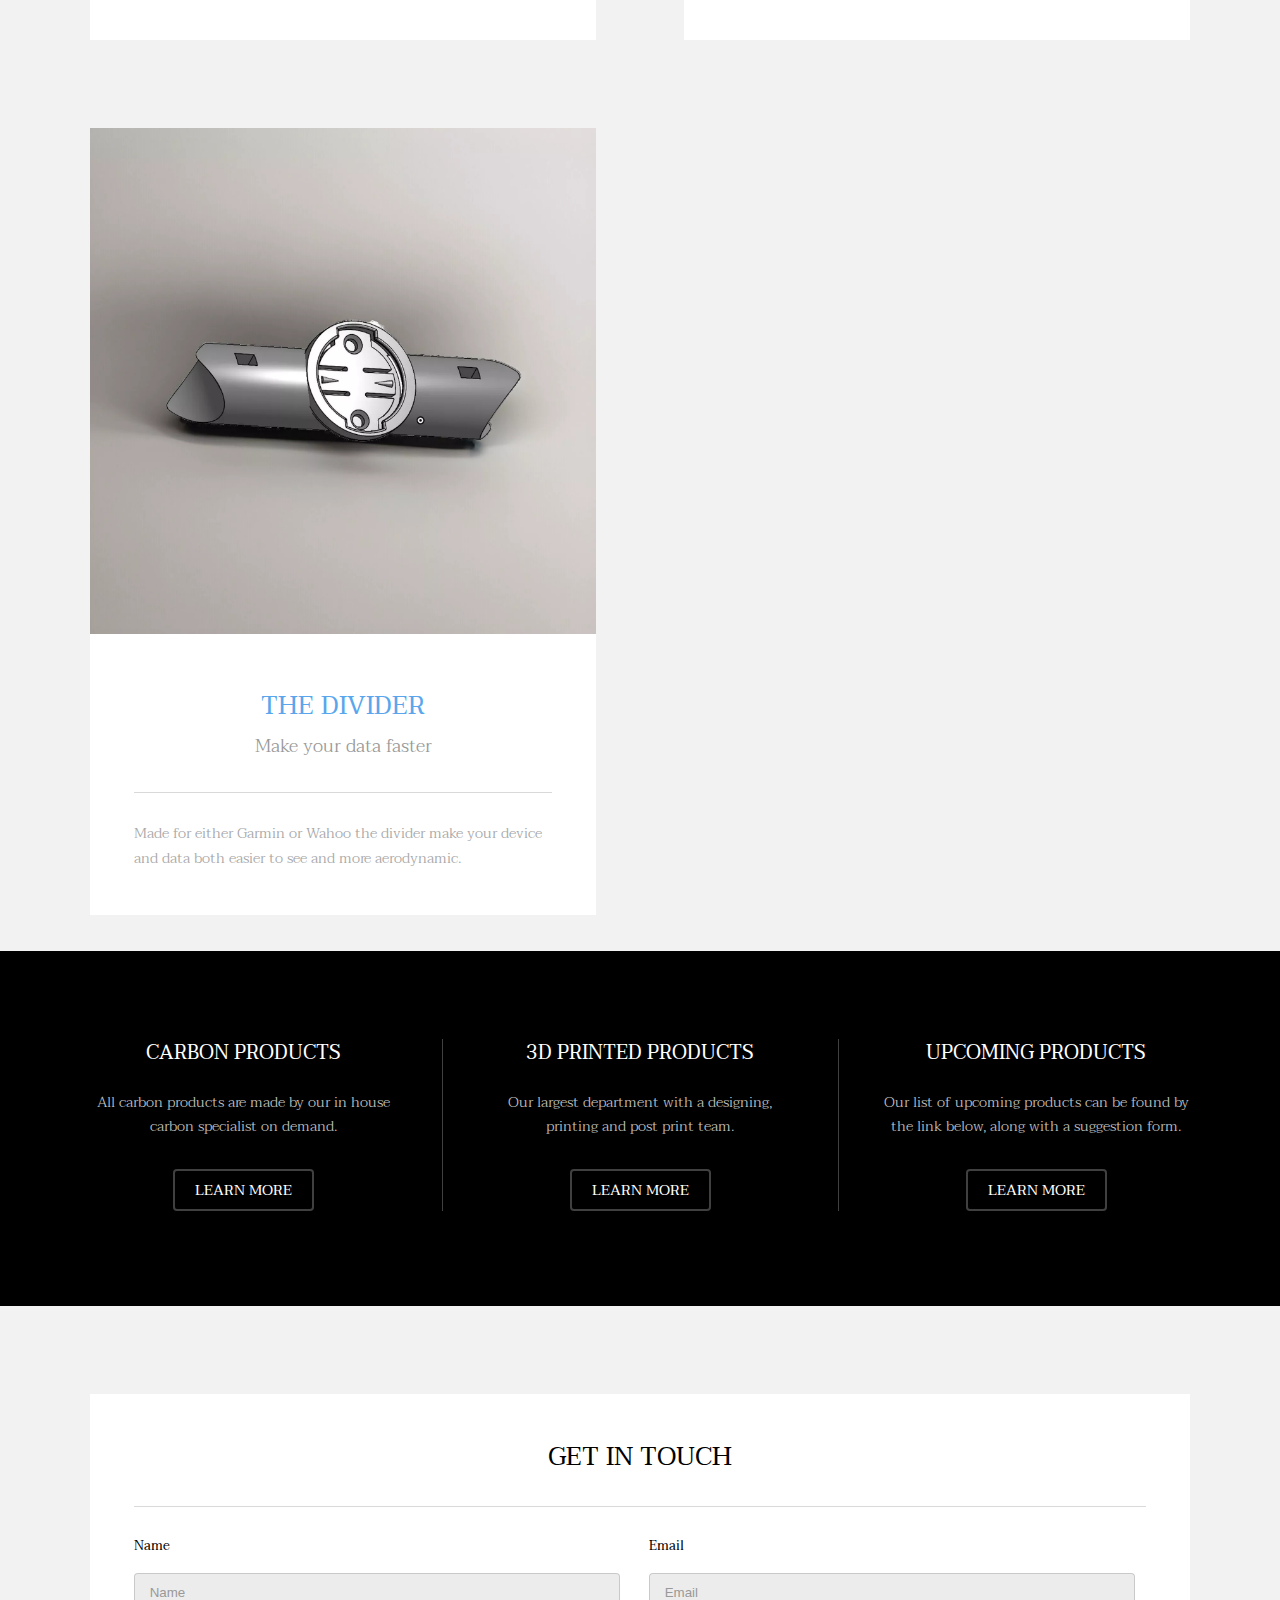
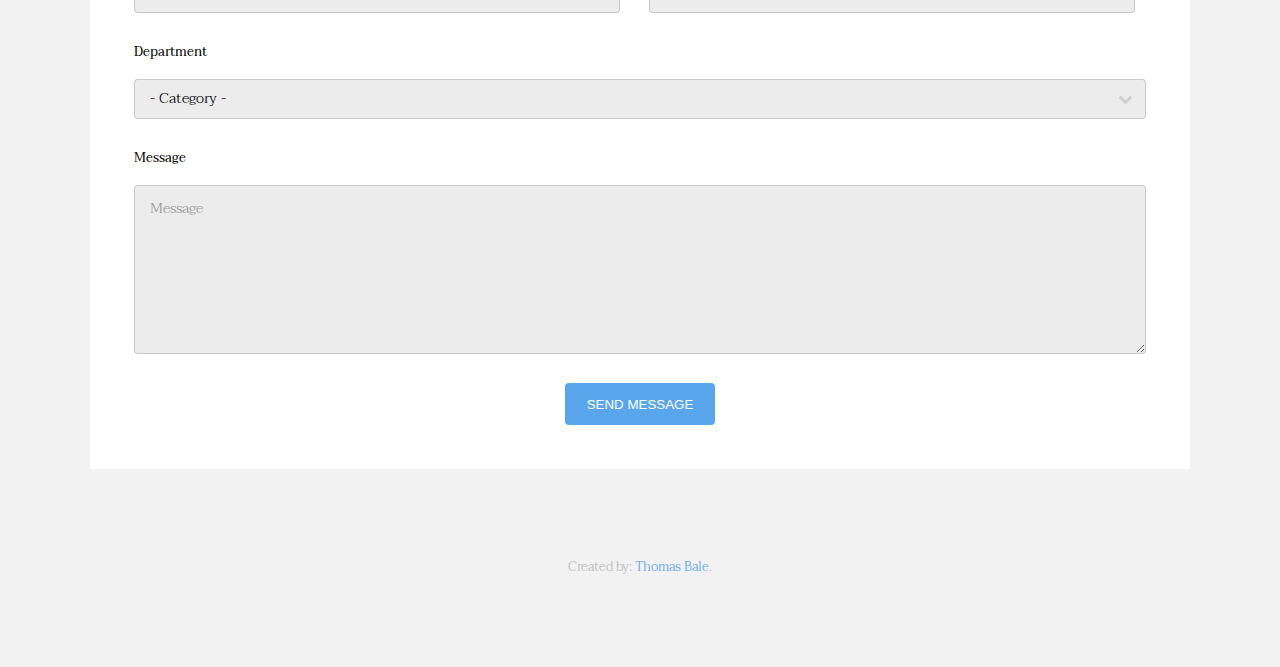
==== commit 85f4f6b5: "all" ====
--- a/index.html
+++ b/index.html
@@ -1,66 +1,106 @@
 <!DOCTYPE HTML>
-<html><head><title>The Chippy - Clacton</title>
-		<meta http-equiv="content-type" content="text/html; charset=utf-8">
-		<meta name="description" content="">
-		<meta name="keywords" content=""><meta name="robots" content="index, follow, max-image-preview:large, max-snippet:-1, max-video-preview:-1"><!--[if lte IE 8]><script src="js/html5shiv.js"></script><![endif]--><script src="js/jquery.min.js"></script><script src="js/skel.min.js"></script><script src="js/skel-layers.min.js"></script><script src="js/init.js"></script><noscript>
-			<link rel="stylesheet" href="css/skel.css"><link rel="stylesheet" href="css/style.css"><link rel="stylesheet" href="css/style-xlarge.css"></noscript></head>
-			<body id="top">
+<html><head><title>Veloworks</title><meta charset="utf-8"><meta name="robots" content="index, follow, max-image-preview:large, max-snippet:-1, max-video-preview:-1"><meta name="viewport" content="width=device-width, initial-scale=1"><link rel="stylesheet" href="assets/css/main.css"></head><body>
 
 		<!-- Header -->
-			<header id="header" class="skel-layers-fixed"><h1><a href="#">Chippy</a></h1>
-				<nav id="nav"><ul><li><a href="index.html">Home</a></li>
-						<li><a href="menu.html">Menu</a></li>
-						<li><a href="about.html">About Us</a></li>
-						<li><a href="order.html" class="button special">Order</a></li>
-					</ul></nav></header><!-- Banner --><section id="banner"><div class="inner">
-					<h2>The Chippy</h2>
-					<p>The best freshly made fish and chips in Clacton</p>
-					<ul class="actions"><li><a href="order.html" class="button big special">Order Now</a></li>
-						<li><a href="menu.html" class="button big alt">The Menu</a></li>
-					</ul></div>
-			</section><!-- One --><section id="one" class="wrapper style1"><header class="major"><h2>The Menu</h2>
-				</header><div class="container">
-					<a href="#" class="image fit"><img src="images/menu.jpg" alt="" width="680" height="308"></a>
+			<header id="header" class="alt"><div class="logo"><a href="index.html">Veloworks <span> BY TEAM WM</span></a></div>
+				<a href="#menu" class="toggle"><span>Menu</span></a>
+			</header><!-- Nav --><nav id="menu"><ul class="links"><li><a href="index.html">Home</a></li>
+					<li><a href="tt.html">TT/Tri solutions</a></li>
+					<li><a href="accessory.html">Accessories solutions</a></li>
+					<li><a href="generic.html">Custom enqiuries</a></li>
+					<li><a href="athletes.html">Our athletes</a></li>
+					<li><a href="about.html">About Us</a></li>
+				</ul></nav><section id="banner" data-video="images/banner"><div class="inner">
+					<h1>Veloworks components</h1>
+					<p>"More watts, less coaching". Providing: <br>
+					<a href="tt.html"> bespoke TT and tri cockpits</a> and unique solutions for<a href="accessory.html"> accessory mounts and fairings</a>.</p>
+					<a href="#one" class="button special scrolly">Let's See!</a>
 				</div>
-			</section><!-- Footer --><footer id="footer"><div class="container">
-					<div class="row double">
-						<div class="9u">
-							<div class="row collapse-at-2">
-								<div class="3u">
-									<ul class="alt">
-										<li><a href="#">Monday</a></li>
-										<li><a href="#">Tuesday</a></li>
-										<li><a href="#">Wednesday</a></li>
-										<li><a href="#">Thursday</a></li>
-									</ul></div>
-								<div class="3u">
-									<ul class="alt">
-										<li><a href="#">16:00-20:30</a></li>
-										<li><a href="#">16:00-20:30</a></li>
-										<li><a href="#">16:00-20:30</a></li>
-										<li><a href="#">16:00-20:30</a></li>
-									</ul></div>
-								<div class="3u">
-										<ul class="alt">
-											<li><a href="#">Friday</a></li>
-											<li><a href="#">Saturday</a></li>
-											<li><a href="#">Sunday</a></li>
-										</ul></div>
-									<div class="3u">
-										<ul class="alt">
-											<li><a href="#">16:00-20:30</a></li>
-											<li><a href="#">16:00-20:30</a></li>
-											<li><a href="#">Closed</a></li>
-										</ul></div>
+			</section>
+			<!-- Products --><section id="one" class="wrapper style2"><div class="inner">
+				<div class="grid-style">
+
+					<div>
+						<div class="box">
+							<a href="dual.html"><img src="images/pic01.jpg" width="100%" max-height="100"></a>
+							<div class="content">
+								<header class="align-center"><h2><a href="dual.html">The Dual</a></h2>
+									<p>Locked in arms, locked in power.</p>
+								</header><hr><p> The dual provides next level stability to your bikes front end, locking you arms in place whilst deflecting the wind to both sides. Suited for riders who have a narrower arm position.</p>
 							</div>
 						</div>
-						<div class="3u">
-							<h2>Contact us</h2>
-							<ul class="container">
-								<li><p>Tel: 07878 787878</p></li>
-								<li><p>Email: something@something.com</p></li>
+					</div>
+
+					<div>
+						<div class="box">
+							<a href="solo.html"><img src="images/pic02.jpg" width="100%" max-height="100"></a>
+							<div class="content">
+								<header class="align-center"><h2><a href="solo.html">The Solo</a></h2>
+									<p>Freedom is comfort, comfort is speed.</p>
+								</header><hr><p> The solo provides maximal comfort with the ability to shuffle or accomodate larger forearms. Better suited to riders with wider arm position.</p>
+							</div>
+						</div>
+					</div>
+
+					<div>
+						<div class="box">
+							<a href="divider.html"><img src="images/pic03.jpg" width="100%" max-height="100"></a>
+							<div class="content">
+								<header class="align-center"><h2><a href="divider.html">The Divider</a></h2>
+									<p>Make your data faster</p>
+								</header><hr><p> Made for either Garmin or Wahoo the divider make your device and data both easier to see and more aerodynamic.</p>
+							</div>
+						</div>
+					</div>
+
+				</div>
+			</div>
+		<!-- Links --><section id="two" class="wrapper style3"><div class="inner">
+					<div id="flexgrid">
+						<div>
+							<header><h3>Carbon Products</h3>
+							</header><p>All carbon products are made by our in house carbon specialist on demand.</p>
+							<ul class="actions"><li><a href="about.html" class="button alt">Learn More</a></li>
+							</ul></div>
+						<div>
+							<header><h3>3D Printed products </h3>
+							</header><p>Our largest department with a designing, printing and post print team.</p>
+							<ul class="actions"><li><a href="about.html" class="button alt">Learn More</a></li>
+							</ul></div>
+						<div>
+							<header><h3>Upcoming products</h3>
+							</header><p>Our list of upcoming products can be found by the link below, along with a suggestion form.</p>
+							<ul class="actions"><li><a href="about.html" class="button alt">Learn More</a></li>
 							</ul></div>
 					</div>
 				</div>
-			</footer>
-	</body></html>
+			</section><!-- get in touch --><footer id="footer" class="wrapper style2"><div class="inner">
+					<section><div class="box">
+							<div class="content">
+								<h2 class="align-center">Get in Touch</h2>
+								<hr><form action="#" method="post">
+									<div class="field half first">
+										<label for="name">Name</label>
+										<input name="name" id="name" type="text" placeholder="Name"></div>
+									<div class="field half">
+										<label for="email">Email</label>
+										<input name="email" id="email" type="email" placeholder="Email"></div>
+									<div class="field">
+										<label for="dept">Department</label>
+										<div class="select-wrapper">
+											<select name="dept" id="dept"><option value="">- Category -</option><option value="1">Arm cups</option><option value="1">Accesory mounts</option><option value="1">Bike specific concerns</option><option value="1">Other</option></select></div>
+									</div>
+									<div class="field">
+										<label for="message">Message</label>
+										<textarea name="message" id="message" rows="6" placeholder="Message"></textarea></div>
+									<ul class="actions align-center"><li><input value="Send Message" class="button special" type="submit"></li>
+									</ul></form>
+							</div>
+						</div>
+					</section></div>
+			</footer><div class="copyright">
+				Created by: <a>Thomas Bale</a>.
+			</div>
+
+		<!-- Scripts -->
+			<script src="assets/js/jquery.min.js"></script><script src="assets/js/jquery.scrolly.min.js"></script><script src="assets/js/jquery.scrollex.min.js"></script><script src="assets/js/skel.min.js"></script><script src="assets/js/util.js"></script><script src="assets/js/main.js"></script></body></html>
--- a/assets/css/main.css
+++ b/assets/css/main.css
@@ -0,0 +1,4171 @@
+@charset "UTF-8";
+@import url(font-awesome.min.css);
+@import url("https://fonts.googleapis.com/css?family=Taviraj:300,400,700,300i,400i,700i");
+
+/*
+	Transitive by TEMPLATED
+	templated.co @templatedco
+	Released for free under the Creative Commons Attribution 3.0 license (templated.co/license)
+*/
+
+/* Reset */
+
+	html, body, div, span, applet, object, iframe, h1, h2, h3, h4, h5, h6, p, blockquote, pre, a, abbr, acronym, address, big, cite, code, del, dfn, em, img, ins, kbd, q, s, samp, small, strike, strong, sub, sup, tt, var, b, u, i, center, dl, dt, dd, ol, ul, li, fieldset, form, label, legend, table, caption, tbody, tfoot, thead, tr, th, td, article, aside, canvas, details, embed, figure, figcaption, footer, header, hgroup, menu, nav, output, ruby, section, summary, time, mark, audio, video {
+		margin: 0;
+		padding: 0;
+		border: 0;
+		font-size: 100%;
+		font: inherit;
+		vertical-align: baseline;
+	}
+
+	article, aside, details, figcaption, figure, footer, header, hgroup, menu, nav, section {
+		display: block;
+	}
+
+	body {
+		line-height: 1;
+	}
+.image.fit img {
+	width: 100%;
+	height: auto;
+}
+	ol, ul {
+		list-style: none;
+	}
+
+	blockquote, q {
+		quotes: none;
+	}
+
+	blockquote:before, blockquote:after, q:before, q:after {
+		content: '';
+		content: none;
+	}
+
+	table {
+		border-collapse: collapse;
+		border-spacing: 0;
+	}
+
+	body {
+		-webkit-text-size-adjust: none;
+	}
+
+/* Box Model */
+
+	*, *:before, *:after {
+		-moz-box-sizing: border-box;
+		-webkit-box-sizing: border-box;
+		box-sizing: border-box;
+	}
+
+/* Containers */
+
+	.container {
+		margin-left: auto;
+		margin-right: auto;
+	}
+
+	.container.\31 25\25 {
+		width: 100%;
+		max-width: 100rem;
+		min-width: 80rem;
+	}
+
+	.container.\37 5\25 {
+		width: 60rem;
+	}
+
+	.container.\35 0\25 {
+		width: 40rem;
+	}
+
+	.container.\32 5\25 {
+		width: 20rem;
+	}
+
+	.container {
+		width: 80rem;
+	}
+
+	@media screen and (max-width: 1680px) {
+
+		.container.\31 25\25 {
+			width: 100%;
+			max-width: 100rem;
+			min-width: 80rem;
+		}
+
+		.container.\37 5\25 {
+			width: 60rem;
+		}
+
+		.container.\35 0\25 {
+			width: 40rem;
+		}
+
+		.container.\32 5\25 {
+			width: 20rem;
+		}
+
+		.container {
+			width: 80rem;
+		}
+
+	}
+
+	@media screen and (max-width: 1280px) {
+
+		.container.\31 25\25 {
+			width: 100%;
+			max-width: 81.25rem;
+			min-width: 65rem;
+		}
+
+		.container.\37 5\25 {
+			width: 48.75rem;
+		}
+
+		.container.\35 0\25 {
+			width: 32.5rem;
+		}
+
+		.container.\32 5\25 {
+			width: 16.25rem;
+		}
+
+		.container {
+			width: 65rem;
+		}
+
+	}
+
+	@media screen and (max-width: 980px) {
+
+		.container.\31 25\25 {
+			width: 100%;
+			max-width: 112.5%;
+			min-width: 90%;
+		}
+
+		.container.\37 5\25 {
+			width: 67.5%;
+		}
+
+		.container.\35 0\25 {
+			width: 45%;
+		}
+
+		.container.\32 5\25 {
+			width: 22.5%;
+		}
+
+		.container {
+			width: 90%;
+		}
+
+	}
+
+	@media screen and (max-width: 736px) {
+
+		.container.\31 25\25 {
+			width: 100%;
+			max-width: 112.5%;
+			min-width: 90%;
+		}
+
+		.container.\37 5\25 {
+			width: 67.5%;
+		}
+
+		.container.\35 0\25 {
+			width: 45%;
+		}
+
+		.container.\32 5\25 {
+			width: 22.5%;
+		}
+
+		.container {
+			width: 90% !important;
+		}
+
+	}
+
+	@media screen and (max-width: 480px) {
+
+		.container.\31 25\25 {
+			width: 100%;
+			max-width: 112.5%;
+			min-width: 90%;
+		}
+
+		.container.\37 5\25 {
+			width: 67.5%;
+		}
+
+		.container.\35 0\25 {
+			width: 45%;
+		}
+
+		.container.\32 5\25 {
+			width: 22.5%;
+		}
+
+		.container {
+			width: 90% !important;
+		}
+
+	}
+
+/* Grid */
+
+	.row {
+		border-bottom: solid 1px transparent;
+		-moz-box-sizing: border-box;
+		-webkit-box-sizing: border-box;
+		box-sizing: border-box;
+	}
+
+	.row > * {
+		float: left;
+		-moz-box-sizing: border-box;
+		-webkit-box-sizing: border-box;
+		box-sizing: border-box;
+	}
+
+	.row:after, .row:before {
+		content: '';
+		display: block;
+		clear: both;
+		height: 0;
+	}
+
+	.row.uniform > * > :first-child {
+		margin-top: 0;
+	}
+
+	.row.uniform > * > :last-child {
+		margin-bottom: 0;
+	}
+
+	.row.\30 \25 > * {
+		padding: 0 0 0 0rem;
+	}
+
+	.row.\30 \25 {
+		margin: 0 0 -1px 0rem;
+	}
+
+	.row.uniform.\30 \25 > * {
+		padding: 0rem 0 0 0rem;
+	}
+
+	.row.uniform.\30 \25 {
+		margin: 0rem 0 -1px 0rem;
+	}
+
+	.row > * {
+		padding: 0 0 0 2rem;
+	}
+
+	.row {
+		margin: 0 0 -1px -2rem;
+	}
+
+	.row.uniform > * {
+		padding: 2rem 0 0 2rem;
+	}
+
+	.row.uniform {
+		margin: -2rem 0 -1px -2rem;
+	}
+
+	.row.\32 00\25 > * {
+		padding: 0 0 0 4rem;
+	}
+
+	.row.\32 00\25 {
+		margin: 0 0 -1px -4rem;
+	}
+
+	.row.uniform.\32 00\25 > * {
+		padding: 4rem 0 0 4rem;
+	}
+
+	.row.uniform.\32 00\25 {
+		margin: -4rem 0 -1px -4rem;
+	}
+
+	.row.\31 50\25 > * {
+		padding: 0 0 0 3rem;
+	}
+
+	.row.\31 50\25 {
+		margin: 0 0 -1px -3rem;
+	}
+
+	.row.uniform.\31 50\25 > * {
+		padding: 3rem 0 0 3rem;
+	}
+
+	.row.uniform.\31 50\25 {
+		margin: -3rem 0 -1px -3rem;
+	}
+
+	.row.\35 0\25 > * {
+		padding: 0 0 0 1rem;
+	}
+
+	.row.\35 0\25 {
+		margin: 0 0 -1px -1rem;
+	}
+
+	.row.uniform.\35 0\25 > * {
+		padding: 1rem 0 0 1rem;
+	}
+
+	.row.uniform.\35 0\25 {
+		margin: -1rem 0 -1px -1rem;
+	}
+
+	.row.\32 5\25 > * {
+		padding: 0 0 0 0.5rem;
+	}
+
+	.row.\32 5\25 {
+		margin: 0 0 -1px -0.5rem;
+	}
+
+	.row.uniform.\32 5\25 > * {
+		padding: 0.5rem 0 0 0.5rem;
+	}
+
+	.row.uniform.\32 5\25 {
+		margin: -0.5rem 0 -1px -0.5rem;
+	}
+
+	.\31 2u, .\31 2u\24 {
+		width: 100%;
+		clear: none;
+		margin-left: 0;
+	}
+
+	.\31 1u, .\31 1u\24 {
+		width: 91.6666666667%;
+		clear: none;
+		margin-left: 0;
+	}
+
+	.\31 0u, .\31 0u\24 {
+		width: 83.3333333333%;
+		clear: none;
+		margin-left: 0;
+	}
+
+	.\39 u, .\39 u\24 {
+		width: 75%;
+		clear: none;
+		margin-left: 0;
+	}
+
+	.\38 u, .\38 u\24 {
+		width: 66.6666666667%;
+		clear: none;
+		margin-left: 0;
+	}
+
+	.\37 u, .\37 u\24 {
+		width: 58.3333333333%;
+		clear: none;
+		margin-left: 0;
+	}
+
+	.\36 u, .\36 u\24 {
+		width: 50%;
+		clear: none;
+		margin-left: 0;
+	}
+
+	.\35 u, .\35 u\24 {
+		width: 41.6666666667%;
+		clear: none;
+		margin-left: 0;
+	}
+
+	.\34 u, .\34 u\24 {
+		width: 33.3333333333%;
+		clear: none;
+		margin-left: 0;
+	}
+
+	.\33 u, .\33 u\24 {
+		width: 25%;
+		clear: none;
+		margin-left: 0;
+	}
+
+	.\32 u, .\32 u\24 {
+		width: 16.6666666667%;
+		clear: none;
+		margin-left: 0;
+	}
+
+	.\31 u, .\31 u\24 {
+		width: 8.3333333333%;
+		clear: none;
+		margin-left: 0;
+	}
+
+	.\31 2u\24 + *,
+	.\31 1u\24 + *,
+	.\31 0u\24 + *,
+	.\39 u\24 + *,
+	.\38 u\24 + *,
+	.\37 u\24 + *,
+	.\36 u\24 + *,
+	.\35 u\24 + *,
+	.\34 u\24 + *,
+	.\33 u\24 + *,
+	.\32 u\24 + *,
+	.\31 u\24 + * {
+		clear: left;
+	}
+
+	.\-11u {
+		margin-left: 91.66667%;
+	}
+
+	.\-10u {
+		margin-left: 83.33333%;
+	}
+
+	.\-9u {
+		margin-left: 75%;
+	}
+
+	.\-8u {
+		margin-left: 66.66667%;
+	}
+
+	.\-7u {
+		margin-left: 58.33333%;
+	}
+
+	.\-6u {
+		margin-left: 50%;
+	}
+
+	.\-5u {
+		margin-left: 41.66667%;
+	}
+
+	.\-4u {
+		margin-left: 33.33333%;
+	}
+
+	.\-3u {
+		margin-left: 25%;
+	}
+
+	.\-2u {
+		margin-left: 16.66667%;
+	}
+
+	.\-1u {
+		margin-left: 8.33333%;
+	}
+
+	@media screen and (max-width: 1680px) {
+
+		.row > * {
+			padding: 0 0 0 2rem;
+		}
+
+		.row {
+			margin: 0 0 -1px -2rem;
+		}
+
+		.row.uniform > * {
+			padding: 2rem 0 0 2rem;
+		}
+
+		.row.uniform {
+			margin: -2rem 0 -1px -2rem;
+		}
+
+		.row.\32 00\25 > * {
+			padding: 0 0 0 4rem;
+		}
+
+		.row.\32 00\25 {
+			margin: 0 0 -1px -4rem;
+		}
+
+		.row.uniform.\32 00\25 > * {
+			padding: 4rem 0 0 4rem;
+		}
+
+		.row.uniform.\32 00\25 {
+			margin: -4rem 0 -1px -4rem;
+		}
+
+		.row.\31 50\25 > * {
+			padding: 0 0 0 3rem;
+		}
+
+		.row.\31 50\25 {
+			margin: 0 0 -1px -3rem;
+		}
+
+		.row.uniform.\31 50\25 > * {
+			padding: 3rem 0 0 3rem;
+		}
+
+		.row.uniform.\31 50\25 {
+			margin: -3rem 0 -1px -3rem;
+		}
+
+		.row.\35 0\25 > * {
+			padding: 0 0 0 1rem;
+		}
+
+		.row.\35 0\25 {
+			margin: 0 0 -1px -1rem;
+		}
+
+		.row.uniform.\35 0\25 > * {
+			padding: 1rem 0 0 1rem;
+		}
+
+		.row.uniform.\35 0\25 {
+			margin: -1rem 0 -1px -1rem;
+		}
+
+		.row.\32 5\25 > * {
+			padding: 0 0 0 0.5rem;
+		}
+
+		.row.\32 5\25 {
+			margin: 0 0 -1px -0.5rem;
+		}
+
+		.row.uniform.\32 5\25 > * {
+			padding: 0.5rem 0 0 0.5rem;
+		}
+
+		.row.uniform.\32 5\25 {
+			margin: -0.5rem 0 -1px -0.5rem;
+		}
+
+		.\31 2u\28xlarge\29, .\31 2u\24\28xlarge\29 {
+			width: 100%;
+			clear: none;
+			margin-left: 0;
+		}
+
+		.\31 1u\28xlarge\29, .\31 1u\24\28xlarge\29 {
+			width: 91.6666666667%;
+			clear: none;
+			margin-left: 0;
+		}
+
+		.\31 0u\28xlarge\29, .\31 0u\24\28xlarge\29 {
+			width: 83.3333333333%;
+			clear: none;
+			margin-left: 0;
+		}
+
+		.\39 u\28xlarge\29, .\39 u\24\28xlarge\29 {
+			width: 75%;
+			clear: none;
+			margin-left: 0;
+		}
+
+		.\38 u\28xlarge\29, .\38 u\24\28xlarge\29 {
+			width: 66.6666666667%;
+			clear: none;
+			margin-left: 0;
+		}
+
+		.\37 u\28xlarge\29, .\37 u\24\28xlarge\29 {
+			width: 58.3333333333%;
+			clear: none;
+			margin-left: 0;
+		}
+
+		.\36 u\28xlarge\29, .\36 u\24\28xlarge\29 {
+			width: 50%;
+			clear: none;
+			margin-left: 0;
+		}
+
+		.\35 u\28xlarge\29, .\35 u\24\28xlarge\29 {
+			width: 41.6666666667%;
+			clear: none;
+			margin-left: 0;
+		}
+
+		.\34 u\28xlarge\29, .\34 u\24\28xlarge\29 {
+			width: 33.3333333333%;
+			clear: none;
+			margin-left: 0;
+		}
+
+		.\33 u\28xlarge\29, .\33 u\24\28xlarge\29 {
+			width: 25%;
+			clear: none;
+			margin-left: 0;
+		}
+
+		.\32 u\28xlarge\29, .\32 u\24\28xlarge\29 {
+			width: 16.6666666667%;
+			clear: none;
+			margin-left: 0;
+		}
+
+		.\31 u\28xlarge\29, .\31 u\24\28xlarge\29 {
+			width: 8.3333333333%;
+			clear: none;
+			margin-left: 0;
+		}
+
+		.\31 2u\24\28xlarge\29 + *,
+		.\31 1u\24\28xlarge\29 + *,
+		.\31 0u\24\28xlarge\29 + *,
+		.\39 u\24\28xlarge\29 + *,
+		.\38 u\24\28xlarge\29 + *,
+		.\37 u\24\28xlarge\29 + *,
+		.\36 u\24\28xlarge\29 + *,
+		.\35 u\24\28xlarge\29 + *,
+		.\34 u\24\28xlarge\29 + *,
+		.\33 u\24\28xlarge\29 + *,
+		.\32 u\24\28xlarge\29 + *,
+		.\31 u\24\28xlarge\29 + * {
+			clear: left;
+		}
+
+		.\-11u\28xlarge\29 {
+			margin-left: 91.66667%;
+		}
+
+		.\-10u\28xlarge\29 {
+			margin-left: 83.33333%;
+		}
+
+		.\-9u\28xlarge\29 {
+			margin-left: 75%;
+		}
+
+		.\-8u\28xlarge\29 {
+			margin-left: 66.66667%;
+		}
+
+		.\-7u\28xlarge\29 {
+			margin-left: 58.33333%;
+		}
+
+		.\-6u\28xlarge\29 {
+			margin-left: 50%;
+		}
+
+		.\-5u\28xlarge\29 {
+			margin-left: 41.66667%;
+		}
+
+		.\-4u\28xlarge\29 {
+			margin-left: 33.33333%;
+		}
+
+		.\-3u\28xlarge\29 {
+			margin-left: 25%;
+		}
+
+		.\-2u\28xlarge\29 {
+			margin-left: 16.66667%;
+		}
+
+		.\-1u\28xlarge\29 {
+			margin-left: 8.33333%;
+		}
+
+	}
+
+	@media screen and (max-width: 1280px) {
+
+		.row > * {
+			padding: 0 0 0 1.5rem;
+		}
+
+		.row {
+			margin: 0 0 -1px -1.5rem;
+		}
+
+		.row.uniform > * {
+			padding: 1.5rem 0 0 1.5rem;
+		}
+
+		.row.uniform {
+			margin: -1.5rem 0 -1px -1.5rem;
+		}
+
+		.row.\32 00\25 > * {
+			padding: 0 0 0 3rem;
+		}
+
+		.row.\32 00\25 {
+			margin: 0 0 -1px -3rem;
+		}
+
+		.row.uniform.\32 00\25 > * {
+			padding: 3rem 0 0 3rem;
+		}
+
+		.row.uniform.\32 00\25 {
+			margin: -3rem 0 -1px -3rem;
+		}
+
+		.row.\31 50\25 > * {
+			padding: 0 0 0 2.25rem;
+		}
+
+		.row.\31 50\25 {
+			margin: 0 0 -1px -2.25rem;
+		}
+
+		.row.uniform.\31 50\25 > * {
+			padding: 2.25rem 0 0 2.25rem;
+		}
+
+		.row.uniform.\31 50\25 {
+			margin: -2.25rem 0 -1px -2.25rem;
+		}
+
+		.row.\35 0\25 > * {
+			padding: 0 0 0 0.75rem;
+		}
+
+		.row.\35 0\25 {
+			margin: 0 0 -1px -0.75rem;
+		}
+
+		.row.uniform.\35 0\25 > * {
+			padding: 0.75rem 0 0 0.75rem;
+		}
+
+		.row.uniform.\35 0\25 {
+			margin: -0.75rem 0 -1px -0.75rem;
+		}
+
+		.row.\32 5\25 > * {
+			padding: 0 0 0 0.375rem;
+		}
+
+		.row.\32 5\25 {
+			margin: 0 0 -1px -0.375rem;
+		}
+
+		.row.uniform.\32 5\25 > * {
+			padding: 0.375rem 0 0 0.375rem;
+		}
+
+		.row.uniform.\32 5\25 {
+			margin: -0.375rem 0 -1px -0.375rem;
+		}
+
+		.\31 2u\28large\29, .\31 2u\24\28large\29 {
+			width: 100%;
+			clear: none;
+			margin-left: 0;
+		}
+
+		.\31 1u\28large\29, .\31 1u\24\28large\29 {
+			width: 91.6666666667%;
+			clear: none;
+			margin-left: 0;
+		}
+
+		.\31 0u\28large\29, .\31 0u\24\28large\29 {
+			width: 83.3333333333%;
+			clear: none;
+			margin-left: 0;
+		}
+
+		.\39 u\28large\29, .\39 u\24\28large\29 {
+			width: 75%;
+			clear: none;
+			margin-left: 0;
+		}
+
+		.\38 u\28large\29, .\38 u\24\28large\29 {
+			width: 66.6666666667%;
+			clear: none;
+			margin-left: 0;
+		}
+
+		.\37 u\28large\29, .\37 u\24\28large\29 {
+			width: 58.3333333333%;
+			clear: none;
+			margin-left: 0;
+		}
+
+		.\36 u\28large\29, .\36 u\24\28large\29 {
+			width: 50%;
+			clear: none;
+			margin-left: 0;
+		}
+
+		.\35 u\28large\29, .\35 u\24\28large\29 {
+			width: 41.6666666667%;
+			clear: none;
+			margin-left: 0;
+		}
+
+		.\34 u\28large\29, .\34 u\24\28large\29 {
+			width: 33.3333333333%;
+			clear: none;
+			margin-left: 0;
+		}
+
+		.\33 u\28large\29, .\33 u\24\28large\29 {
+			width: 25%;
+			clear: none;
+			margin-left: 0;
+		}
+
+		.\32 u\28large\29, .\32 u\24\28large\29 {
+			width: 16.6666666667%;
+			clear: none;
+			margin-left: 0;
+		}
+
+		.\31 u\28large\29, .\31 u\24\28large\29 {
+			width: 8.3333333333%;
+			clear: none;
+			margin-left: 0;
+		}
+
+		.\31 2u\24\28large\29 + *,
+		.\31 1u\24\28large\29 + *,
+		.\31 0u\24\28large\29 + *,
+		.\39 u\24\28large\29 + *,
+		.\38 u\24\28large\29 + *,
+		.\37 u\24\28large\29 + *,
+		.\36 u\24\28large\29 + *,
+		.\35 u\24\28large\29 + *,
+		.\34 u\24\28large\29 + *,
+		.\33 u\24\28large\29 + *,
+		.\32 u\24\28large\29 + *,
+		.\31 u\24\28large\29 + * {
+			clear: left;
+		}
+
+		.\-11u\28large\29 {
+			margin-left: 91.66667%;
+		}
+
+		.\-10u\28large\29 {
+			margin-left: 83.33333%;
+		}
+
+		.\-9u\28large\29 {
+			margin-left: 75%;
+		}
+
+		.\-8u\28large\29 {
+			margin-left: 66.66667%;
+		}
+
+		.\-7u\28large\29 {
+			margin-left: 58.33333%;
+		}
+
+		.\-6u\28large\29 {
+			margin-left: 50%;
+		}
+
+		.\-5u\28large\29 {
+			margin-left: 41.66667%;
+		}
+
+		.\-4u\28large\29 {
+			margin-left: 33.33333%;
+		}
+
+		.\-3u\28large\29 {
+			margin-left: 25%;
+		}
+
+		.\-2u\28large\29 {
+			margin-left: 16.66667%;
+		}
+
+		.\-1u\28large\29 {
+			margin-left: 8.33333%;
+		}
+
+	}
+
+	@media screen and (max-width: 980px) {
+
+		.row > * {
+			padding: 0 0 0 1.5rem;
+		}
+
+		.row {
+			margin: 0 0 -1px -1.5rem;
+		}
+
+		.row.uniform > * {
+			padding: 1.5rem 0 0 1.5rem;
+		}
+
+		.row.uniform {
+			margin: -1.5rem 0 -1px -1.5rem;
+		}
+
+		.row.\32 00\25 > * {
+			padding: 0 0 0 3rem;
+		}
+
+		.row.\32 00\25 {
+			margin: 0 0 -1px -3rem;
+		}
+
+		.row.uniform.\32 00\25 > * {
+			padding: 3rem 0 0 3rem;
+		}
+
+		.row.uniform.\32 00\25 {
+			margin: -3rem 0 -1px -3rem;
+		}
+
+		.row.\31 50\25 > * {
+			padding: 0 0 0 2.25rem;
+		}
+
+		.row.\31 50\25 {
+			margin: 0 0 -1px -2.25rem;
+		}
+
+		.row.uniform.\31 50\25 > * {
+			padding: 2.25rem 0 0 2.25rem;
+		}
+
+		.row.uniform.\31 50\25 {
+			margin: -2.25rem 0 -1px -2.25rem;
+		}
+
+		.row.\35 0\25 > * {
+			padding: 0 0 0 0.75rem;
+		}
+
+		.row.\35 0\25 {
+			margin: 0 0 -1px -0.75rem;
+		}
+
+		.row.uniform.\35 0\25 > * {
+			padding: 0.75rem 0 0 0.75rem;
+		}
+
+		.row.uniform.\35 0\25 {
+			margin: -0.75rem 0 -1px -0.75rem;
+		}
+
+		.row.\32 5\25 > * {
+			padding: 0 0 0 0.375rem;
+		}
+
+		.row.\32 5\25 {
+			margin: 0 0 -1px -0.375rem;
+		}
+
+		.row.uniform.\32 5\25 > * {
+			padding: 0.375rem 0 0 0.375rem;
+		}
+
+		.row.uniform.\32 5\25 {
+			margin: -0.375rem 0 -1px -0.375rem;
+		}
+
+		.\31 2u\28medium\29, .\31 2u\24\28medium\29 {
+			width: 100%;
+			clear: none;
+			margin-left: 0;
+		}
+
+		.\31 1u\28medium\29, .\31 1u\24\28medium\29 {
+			width: 91.6666666667%;
+			clear: none;
+			margin-left: 0;
+		}
+
+		.\31 0u\28medium\29, .\31 0u\24\28medium\29 {
+			width: 83.3333333333%;
+			clear: none;
+			margin-left: 0;
+		}
+
+		.\39 u\28medium\29, .\39 u\24\28medium\29 {
+			width: 75%;
+			clear: none;
+			margin-left: 0;
+		}
+
+		.\38 u\28medium\29, .\38 u\24\28medium\29 {
+			width: 66.6666666667%;
+			clear: none;
+			margin-left: 0;
+		}
+
+		.\37 u\28medium\29, .\37 u\24\28medium\29 {
+			width: 58.3333333333%;
+			clear: none;
+			margin-left: 0;
+		}
+
+		.\36 u\28medium\29, .\36 u\24\28medium\29 {
+			width: 50%;
+			clear: none;
+			margin-left: 0;
+		}
+
+		.\35 u\28medium\29, .\35 u\24\28medium\29 {
+			width: 41.6666666667%;
+			clear: none;
+			margin-left: 0;
+		}
+
+		.\34 u\28medium\29, .\34 u\24\28medium\29 {
+			width: 33.3333333333%;
+			clear: none;
+			margin-left: 0;
+		}
+
+		.\33 u\28medium\29, .\33 u\24\28medium\29 {
+			width: 25%;
+			clear: none;
+			margin-left: 0;
+		}
+
+		.\32 u\28medium\29, .\32 u\24\28medium\29 {
+			width: 16.6666666667%;
+			clear: none;
+			margin-left: 0;
+		}
+
+		.\31 u\28medium\29, .\31 u\24\28medium\29 {
+			width: 8.3333333333%;
+			clear: none;
+			margin-left: 0;
+		}
+
+		.\31 2u\24\28medium\29 + *,
+		.\31 1u\24\28medium\29 + *,
+		.\31 0u\24\28medium\29 + *,
+		.\39 u\24\28medium\29 + *,
+		.\38 u\24\28medium\29 + *,
+		.\37 u\24\28medium\29 + *,
+		.\36 u\24\28medium\29 + *,
+		.\35 u\24\28medium\29 + *,
+		.\34 u\24\28medium\29 + *,
+		.\33 u\24\28medium\29 + *,
+		.\32 u\24\28medium\29 + *,
+		.\31 u\24\28medium\29 + * {
+			clear: left;
+		}
+
+		.\-11u\28medium\29 {
+			margin-left: 91.66667%;
+		}
+
+		.\-10u\28medium\29 {
+			margin-left: 83.33333%;
+		}
+
+		.\-9u\28medium\29 {
+			margin-left: 75%;
+		}
+
+		.\-8u\28medium\29 {
+			margin-left: 66.66667%;
+		}
+
+		.\-7u\28medium\29 {
+			margin-left: 58.33333%;
+		}
+
+		.\-6u\28medium\29 {
+			margin-left: 50%;
+		}
+
+		.\-5u\28medium\29 {
+			margin-left: 41.66667%;
+		}
+
+		.\-4u\28medium\29 {
+			margin-left: 33.33333%;
+		}
+
+		.\-3u\28medium\29 {
+			margin-left: 25%;
+		}
+
+		.\-2u\28medium\29 {
+			margin-left: 16.66667%;
+		}
+
+		.\-1u\28medium\29 {
+			margin-left: 8.33333%;
+		}
+
+	}
+
+	@media screen and (max-width: 736px) {
+
+		.row > * {
+			padding: 0 0 0 1.25rem;
+		}
+
+		.row {
+			margin: 0 0 -1px -1.25rem;
+		}
+
+		.row.uniform > * {
+			padding: 1.25rem 0 0 1.25rem;
+		}
+
+		.row.uniform {
+			margin: -1.25rem 0 -1px -1.25rem;
+		}
+
+		.row.\32 00\25 > * {
+			padding: 0 0 0 2.5rem;
+		}
+
+		.row.\32 00\25 {
+			margin: 0 0 -1px -2.5rem;
+		}
+
+		.row.uniform.\32 00\25 > * {
+			padding: 2.5rem 0 0 2.5rem;
+		}
+
+		.row.uniform.\32 00\25 {
+			margin: -2.5rem 0 -1px -2.5rem;
+		}
+
+		.row.\31 50\25 > * {
+			padding: 0 0 0 1.875rem;
+		}
+
+		.row.\31 50\25 {
+			margin: 0 0 -1px -1.875rem;
+		}
+
+		.row.uniform.\31 50\25 > * {
+			padding: 1.875rem 0 0 1.875rem;
+		}
+
+		.row.uniform.\31 50\25 {
+			margin: -1.875rem 0 -1px -1.875rem;
+		}
+
+		.row.\35 0\25 > * {
+			padding: 0 0 0 0.625rem;
+		}
+
+		.row.\35 0\25 {
+			margin: 0 0 -1px -0.625rem;
+		}
+
+		.row.uniform.\35 0\25 > * {
+			padding: 0.625rem 0 0 0.625rem;
+		}
+
+		.row.uniform.\35 0\25 {
+			margin: -0.625rem 0 -1px -0.625rem;
+		}
+
+		.row.\32 5\25 > * {
+			padding: 0 0 0 0.3125rem;
+		}
+
+		.row.\32 5\25 {
+			margin: 0 0 -1px -0.3125rem;
+		}
+
+		.row.uniform.\32 5\25 > * {
+			padding: 0.3125rem 0 0 0.3125rem;
+		}
+
+		.row.uniform.\32 5\25 {
+			margin: -0.3125rem 0 -1px -0.3125rem;
+		}
+
+		.\31 2u\28small\29, .\31 2u\24\28small\29 {
+			width: 100%;
+			clear: none;
+			margin-left: 0;
+		}
+
+		.\31 1u\28small\29, .\31 1u\24\28small\29 {
+			width: 91.6666666667%;
+			clear: none;
+			margin-left: 0;
+		}
+
+		.\31 0u\28small\29, .\31 0u\24\28small\29 {
+			width: 83.3333333333%;
+			clear: none;
+			margin-left: 0;
+		}
+
+		.\39 u\28small\29, .\39 u\24\28small\29 {
+			width: 75%;
+			clear: none;
+			margin-left: 0;
+		}
+
+		.\38 u\28small\29, .\38 u\24\28small\29 {
+			width: 66.6666666667%;
+			clear: none;
+			margin-left: 0;
+		}
+
+		.\37 u\28small\29, .\37 u\24\28small\29 {
+			width: 58.3333333333%;
+			clear: none;
+			margin-left: 0;
+		}
+
+		.\36 u\28small\29, .\36 u\24\28small\29 {
+			width: 50%;
+			clear: none;
+			margin-left: 0;
+		}
+
+		.\35 u\28small\29, .\35 u\24\28small\29 {
+			width: 41.6666666667%;
+			clear: none;
+			margin-left: 0;
+		}
+
+		.\34 u\28small\29, .\34 u\24\28small\29 {
+			width: 33.3333333333%;
+			clear: none;
+			margin-left: 0;
+		}
+
+		.\33 u\28small\29, .\33 u\24\28small\29 {
+			width: 25%;
+			clear: none;
+			margin-left: 0;
+		}
+
+		.\32 u\28small\29, .\32 u\24\28small\29 {
+			width: 16.6666666667%;
+			clear: none;
+			margin-left: 0;
+		}
+
+		.\31 u\28small\29, .\31 u\24\28small\29 {
+			width: 8.3333333333%;
+			clear: none;
+			margin-left: 0;
+		}
+
+		.\31 2u\24\28small\29 + *,
+		.\31 1u\24\28small\29 + *,
+		.\31 0u\24\28small\29 + *,
+		.\39 u\24\28small\29 + *,
+		.\38 u\24\28small\29 + *,
+		.\37 u\24\28small\29 + *,
+		.\36 u\24\28small\29 + *,
+		.\35 u\24\28small\29 + *,
+		.\34 u\24\28small\29 + *,
+		.\33 u\24\28small\29 + *,
+		.\32 u\24\28small\29 + *,
+		.\31 u\24\28small\29 + * {
+			clear: left;
+		}
+
+		.\-11u\28small\29 {
+			margin-left: 91.66667%;
+		}
+
+		.\-10u\28small\29 {
+			margin-left: 83.33333%;
+		}
+
+		.\-9u\28small\29 {
+			margin-left: 75%;
+		}
+
+		.\-8u\28small\29 {
+			margin-left: 66.66667%;
+		}
+
+		.\-7u\28small\29 {
+			margin-left: 58.33333%;
+		}
+
+		.\-6u\28small\29 {
+			margin-left: 50%;
+		}
+
+		.\-5u\28small\29 {
+			margin-left: 41.66667%;
+		}
+
+		.\-4u\28small\29 {
+			margin-left: 33.33333%;
+		}
+
+		.\-3u\28small\29 {
+			margin-left: 25%;
+		}
+
+		.\-2u\28small\29 {
+			margin-left: 16.66667%;
+		}
+
+		.\-1u\28small\29 {
+			margin-left: 8.33333%;
+		}
+
+	}
+
+	@media screen and (max-width: 480px) {
+
+		.row > * {
+			padding: 0 0 0 1.25rem;
+		}
+
+		.row {
+			margin: 0 0 -1px -1.25rem;
+		}
+
+		.row.uniform > * {
+			padding: 1.25rem 0 0 1.25rem;
+		}
+
+		.row.uniform {
+			margin: -1.25rem 0 -1px -1.25rem;
+		}
+
+		.row.\32 00\25 > * {
+			padding: 0 0 0 2.5rem;
+		}
+
+		.row.\32 00\25 {
+			margin: 0 0 -1px -2.5rem;
+		}
+
+		.row.uniform.\32 00\25 > * {
+			padding: 2.5rem 0 0 2.5rem;
+		}
+
+		.row.uniform.\32 00\25 {
+			margin: -2.5rem 0 -1px -2.5rem;
+		}
+
+		.row.\31 50\25 > * {
+			padding: 0 0 0 1.875rem;
+		}
+
+		.row.\31 50\25 {
+			margin: 0 0 -1px -1.875rem;
+		}
+
+		.row.uniform.\31 50\25 > * {
+			padding: 1.875rem 0 0 1.875rem;
+		}
+
+		.row.uniform.\31 50\25 {
+			margin: -1.875rem 0 -1px -1.875rem;
+		}
+
+		.row.\35 0\25 > * {
+			padding: 0 0 0 0.625rem;
+		}
+
+		.row.\35 0\25 {
+			margin: 0 0 -1px -0.625rem;
+		}
+
+		.row.uniform.\35 0\25 > * {
+			padding: 0.625rem 0 0 0.625rem;
+		}
+
+		.row.uniform.\35 0\25 {
+			margin: -0.625rem 0 -1px -0.625rem;
+		}
+
+		.row.\32 5\25 > * {
+			padding: 0 0 0 0.3125rem;
+		}
+
+		.row.\32 5\25 {
+			margin: 0 0 -1px -0.3125rem;
+		}
+
+		.row.uniform.\32 5\25 > * {
+			padding: 0.3125rem 0 0 0.3125rem;
+		}
+
+		.row.uniform.\32 5\25 {
+			margin: -0.3125rem 0 -1px -0.3125rem;
+		}
+
+		.\31 2u\28xsmall\29, .\31 2u\24\28xsmall\29 {
+			width: 100%;
+			clear: none;
+			margin-left: 0;
+		}
+
+		.\31 1u\28xsmall\29, .\31 1u\24\28xsmall\29 {
+			width: 91.6666666667%;
+			clear: none;
+			margin-left: 0;
+		}
+
+		.\31 0u\28xsmall\29, .\31 0u\24\28xsmall\29 {
+			width: 83.3333333333%;
+			clear: none;
+			margin-left: 0;
+		}
+
+		.\39 u\28xsmall\29, .\39 u\24\28xsmall\29 {
+			width: 75%;
+			clear: none;
+			margin-left: 0;
+		}
+
+		.\38 u\28xsmall\29, .\38 u\24\28xsmall\29 {
+			width: 66.6666666667%;
+			clear: none;
+			margin-left: 0;
+		}
+
+		.\37 u\28xsmall\29, .\37 u\24\28xsmall\29 {
+			width: 58.3333333333%;
+			clear: none;
+			margin-left: 0;
+		}
+
+		.\36 u\28xsmall\29, .\36 u\24\28xsmall\29 {
+			width: 50%;
+			clear: none;
+			margin-left: 0;
+		}
+
+		.\35 u\28xsmall\29, .\35 u\24\28xsmall\29 {
+			width: 41.6666666667%;
+			clear: none;
+			margin-left: 0;
+		}
+
+		.\34 u\28xsmall\29, .\34 u\24\28xsmall\29 {
+			width: 33.3333333333%;
+			clear: none;
+			margin-left: 0;
+		}
+
+		.\33 u\28xsmall\29, .\33 u\24\28xsmall\29 {
+			width: 25%;
+			clear: none;
+			margin-left: 0;
+		}
+
+		.\32 u\28xsmall\29, .\32 u\24\28xsmall\29 {
+			width: 16.6666666667%;
+			clear: none;
+			margin-left: 0;
+		}
+
+		.\31 u\28xsmall\29, .\31 u\24\28xsmall\29 {
+			width: 8.3333333333%;
+			clear: none;
+			margin-left: 0;
+		}
+
+		.\31 2u\24\28xsmall\29 + *,
+		.\31 1u\24\28xsmall\29 + *,
+		.\31 0u\24\28xsmall\29 + *,
+		.\39 u\24\28xsmall\29 + *,
+		.\38 u\24\28xsmall\29 + *,
+		.\37 u\24\28xsmall\29 + *,
+		.\36 u\24\28xsmall\29 + *,
+		.\35 u\24\28xsmall\29 + *,
+		.\34 u\24\28xsmall\29 + *,
+		.\33 u\24\28xsmall\29 + *,
+		.\32 u\24\28xsmall\29 + *,
+		.\31 u\24\28xsmall\29 + * {
+			clear: left;
+		}
+
+		.\-11u\28xsmall\29 {
+			margin-left: 91.66667%;
+		}
+
+		.\-10u\28xsmall\29 {
+			margin-left: 83.33333%;
+		}
+
+		.\-9u\28xsmall\29 {
+			margin-left: 75%;
+		}
+
+		.\-8u\28xsmall\29 {
+			margin-left: 66.66667%;
+		}
+
+		.\-7u\28xsmall\29 {
+			margin-left: 58.33333%;
+		}
+
+		.\-6u\28xsmall\29 {
+			margin-left: 50%;
+		}
+
+		.\-5u\28xsmall\29 {
+			margin-left: 41.66667%;
+		}
+
+		.\-4u\28xsmall\29 {
+			margin-left: 33.33333%;
+		}
+
+		.\-3u\28xsmall\29 {
+			margin-left: 25%;
+		}
+
+		.\-2u\28xsmall\29 {
+			margin-left: 16.66667%;
+		}
+
+		.\-1u\28xsmall\29 {
+			margin-left: 8.33333%;
+		}
+
+	}
+
+/* Basic */
+
+	@-ms-viewport {
+		width: device-width;
+	}
+
+	body {
+		-ms-overflow-style: scrollbar;
+	}
+
+	@media screen and (max-width: 480px) {
+
+		html, body {
+			min-width: 320px;
+		}
+
+	}
+
+	body {
+		background: #fff;
+	}
+
+		body.is-loading *, body.is-loading *:before, body.is-loading *:after {
+			-moz-animation: none !important;
+			-webkit-animation: none !important;
+			-ms-animation: none !important;
+			animation: none !important;
+			-moz-transition: none !important;
+			-webkit-transition: none !important;
+			-ms-transition: none !important;
+			transition: none !important;
+		}
+
+/* Type */
+
+	html {
+		font-size: 13pt;
+	}
+
+		@media screen and (max-width: 1680px) {
+
+			html {
+				font-size: 11pt;
+			}
+
+		}
+
+		@media screen and (max-width: 1280px) {
+
+			html {
+				font-size: 11pt;
+			}
+
+		}
+
+		@media screen and (max-width: 980px) {
+
+			html {
+				font-size: 12pt;
+			}
+
+		}
+
+		@media screen and (max-width: 736px) {
+
+			html {
+				font-size: 12pt;
+			}
+
+		}
+
+		@media screen and (max-width: 480px) {
+
+			html {
+				font-size: 12pt;
+			}
+
+		}
+
+	body {
+		background-color: #fff;
+		color: #444;
+	}
+
+	body, select, textarea {
+		font-family: "Taviraj", serif;
+		font-weight: 300;
+		font-size: 1rem;
+		line-height: 1.65;
+	}
+
+	a {
+		text-decoration: underline;
+	}
+
+		a:hover {
+			text-decoration: none;
+		}
+
+	strong, b {
+		font-weight: 400;
+	}
+
+	em, i {
+		font-style: italic;
+	}
+
+	p {
+		margin: 0 0 2rem 0;
+	}
+
+	h1, h2, h3, h4, h5, h6 {
+		font-weight: 400;
+		line-height: 1.5;
+		margin: 0 0 1.5rem 0;
+	}
+
+		h1 a, h2 a, h3 a, h4 a, h5 a, h6 a {
+			color: inherit;
+			text-decoration: none;
+		}
+
+	h2 {
+		font-size: 1.75rem;
+		text-transform: uppercase;
+	}
+
+		@media screen and (max-width: 736px) {
+
+			h2 {
+				font-size: 1.5rem;
+			}
+
+		}
+
+	h3 {
+		font-size: 1.35rem;
+		text-transform: uppercase;
+	}
+
+	h4 {
+		font-size: 1.1rem;
+	}
+
+	h5 {
+		font-size: 0.9rem;
+	}
+
+	h6 {
+		font-size: 0.7rem;
+	}
+
+	sub {
+		font-size: 0.8rem;
+		position: relative;
+		top: 0.5rem;
+	}
+
+	sup {
+		font-size: 0.8rem;
+		position: relative;
+		top: -0.5rem;
+	}
+
+	blockquote {
+		border-left: solid 4px;
+		font-style: italic;
+		margin: 0 0 2rem 0;
+		padding: 0.5rem 0 0.5rem 2rem;
+	}
+
+	code {
+		border-radius: 4px;
+		border: solid 1px;
+		font-family: "Courier New", monospace;
+		font-size: 0.9rem;
+		margin: 0 0.25rem;
+		padding: 0.25rem 0.65rem;
+	}
+
+	pre {
+		-webkit-overflow-scrolling: touch;
+		font-family: "Courier New", monospace;
+		font-size: 0.9rem;
+		margin: 0 0 2rem 0;
+	}
+
+		pre code {
+			display: block;
+			line-height: 1.75;
+			padding: 1rem 1.5rem;
+			overflow-x: auto;
+		}
+
+	hr {
+		border: 0;
+		border-bottom: solid 1px;
+		margin: 2rem 0;
+	}
+
+		hr.major {
+			margin: 3rem 0;
+		}
+
+	.align-left {
+		text-align: left;
+	}
+
+	.align-center {
+		text-align: center;
+	}
+
+	.align-right {
+		text-align: right;
+	}
+
+	select, textarea {
+		color: #555;
+	}
+
+	a {
+		color: #5AA6ED;
+	}
+
+	strong, b {
+		color: #555;
+	}
+
+	h1, h2, h3, h4, h5, h6 {
+		color: #555;
+	}
+
+	blockquote {
+		border-left-color: rgba(144, 144, 144, 0.25);
+	}
+
+	code {
+		background: rgba(144, 144, 144, 0.075);
+		border-color: rgba(144, 144, 144, 0.25);
+	}
+
+	hr {
+		border-bottom-color: rgba(144, 144, 144, 0.25);
+	}
+
+/* Box */
+
+	.box {
+		margin-bottom: 2rem;
+		background: #FFF;
+	}
+
+		.box .content {
+			padding: 3rem;
+		}
+
+		.box > :last-child,
+		.box > :last-child > :last-child,
+		.box > :last-child > :last-child > :last-child {
+			margin-bottom: 0;
+		}
+
+		.box.alt {
+			border: 0;
+			border-radius: 0;
+			padding: 0;
+		}
+
+		@media screen and (max-width: 736px) {
+
+			.box .content {
+				padding: 2rem;
+			}
+
+		}
+
+	.box {
+		border-color: rgba(144, 144, 144, 0.25);
+	}
+
+/* Button */
+
+	input[type="submit"],
+	input[type="reset"],
+	input[type="button"],
+	button,
+	.button {
+		-moz-appearance: none;
+		-webkit-appearance: none;
+		-ms-appearance: none;
+		appearance: none;
+		-moz-transition: background-color 0.2s ease-in-out, color 0.2s ease-in-out;
+		-webkit-transition: background-color 0.2s ease-in-out, color 0.2s ease-in-out;
+		-ms-transition: background-color 0.2s ease-in-out, color 0.2s ease-in-out;
+		transition: background-color 0.2s ease-in-out, color 0.2s ease-in-out;
+		border-radius: 4px;
+		border: 0;
+		cursor: pointer;
+		display: inline-block;
+		font-weight: 400;
+		height: 2.85rem;
+		line-height: 2.95rem;
+		padding: 0 1.5rem;
+		text-align: center;
+		text-decoration: none;
+		white-space: nowrap;
+		text-transform: uppercase;
+		text-align: center;
+	}
+
+		input[type="submit"].icon,
+		input[type="reset"].icon,
+		input[type="button"].icon,
+		button.icon,
+		.button.icon {
+			padding-left: 1.35rem;
+		}
+
+			input[type="submit"].icon:before,
+			input[type="reset"].icon:before,
+			input[type="button"].icon:before,
+			button.icon:before,
+			.button.icon:before {
+				margin-right: 0.5rem;
+			}
+
+		input[type="submit"].fit,
+		input[type="reset"].fit,
+		input[type="button"].fit,
+		button.fit,
+		.button.fit {
+			display: block;
+			margin: 0 0 1rem 0;
+			width: 100%;
+		}
+
+		input[type="submit"].small,
+		input[type="reset"].small,
+		input[type="button"].small,
+		button.small,
+		.button.small {
+			font-size: 0.8rem;
+		}
+
+		input[type="submit"].big,
+		input[type="reset"].big,
+		input[type="button"].big,
+		button.big,
+		.button.big {
+			font-size: 1.35rem;
+		}
+
+		input[type="submit"].disabled, input[type="submit"]:disabled,
+		input[type="reset"].disabled,
+		input[type="reset"]:disabled,
+		input[type="button"].disabled,
+		input[type="button"]:disabled,
+		button.disabled,
+		button:disabled,
+		.button.disabled,
+		.button:disabled {
+			-moz-pointer-events: none;
+			-webkit-pointer-events: none;
+			-ms-pointer-events: none;
+			pointer-events: none;
+			opacity: 0.25;
+		}
+
+		@media screen and (max-width: 480px) {
+
+			input[type="submit"],
+			input[type="reset"],
+			input[type="button"],
+			button,
+			.button {
+				padding: 0;
+			}
+
+		}
+
+	input[type="submit"],
+	input[type="reset"],
+	input[type="button"],
+	button,
+	.button {
+		background-color: #f2f2f2;
+		color: #000 !important;
+		text-align: center;
+	}
+
+		input[type="submit"]:hover,
+		input[type="reset"]:hover,
+		input[type="button"]:hover,
+		button:hover,
+		.button:hover {
+			background-color: white;
+		}
+
+		input[type="submit"]:active,
+		input[type="reset"]:active,
+		input[type="button"]:active,
+		button:active,
+		.button:active {
+			background-color: #e5e5e5;
+		}
+
+		input[type="submit"].alt,
+		input[type="reset"].alt,
+		input[type="button"].alt,
+		button.alt,
+		.button.alt {
+			background-color: transparent;
+			box-shadow: inset 0 0 0 2px rgba(144, 144, 144, 0.25);
+			color: #555 !important;
+		}
+
+			input[type="submit"].alt:hover,
+			input[type="reset"].alt:hover,
+			input[type="button"].alt:hover,
+			button.alt:hover,
+			.button.alt:hover {
+				background-color: rgba(144, 144, 144, 0.075);
+			}
+
+			input[type="submit"].alt:active,
+			input[type="reset"].alt:active,
+			input[type="button"].alt:active,
+			button.alt:active,
+			.button.alt:active {
+				background-color: rgba(144, 144, 144, 0.2);
+			}
+
+			input[type="submit"].alt.icon:before,
+			input[type="reset"].alt.icon:before,
+			input[type="button"].alt.icon:before,
+			button.alt.icon:before,
+			.button.alt.icon:before {
+				color: #bbb;
+			}
+
+		input[type="submit"].special,
+		input[type="reset"].special,
+		input[type="button"].special,
+		button.special,
+		.button.special {
+			background-color: #5AA6ED;
+			color: #ffffff !important;
+		}
+
+			input[type="submit"].special:hover,
+			input[type="reset"].special:hover,
+			input[type="button"].special:hover,
+			button.special:hover,
+			.button.special:hover {
+				background-color: #71b2f0;
+			}
+
+			input[type="submit"].special:active,
+			input[type="reset"].special:active,
+			input[type="button"].special:active,
+			button.special:active,
+			.button.special:active {
+				background-color: #439aea;
+			}
+
+	button.special.alt,
+		.button.special.alt {
+			background-color: #ffffff;
+			color: #000 !important;
+		}
+
+			input[type="submit"].special:hover,
+			input[type="reset"].special:hover,
+			input[type="button"].special:hover,
+			button.special.alt:hover,
+			.button.special:hover {
+				background-color: #71b2f0;
+			}
+
+			input[type="submit"].special:active,
+			input[type="reset"].special:active,
+			input[type="button"].special:active,
+			button.special.alt:active,
+			.button.special.alt:active {
+				background-color: #439aea;
+			}
+
+/* Form */
+
+	form {
+		margin: 0 0 2rem 0;
+	}
+
+		form .field {
+			margin-bottom: 2rem;
+		}
+
+			form .field.half {
+				display: inline-block;
+				width: 48%;
+			}
+
+				form .field.half.first {
+					margin-right: 2.5%;
+				}
+
+		@media screen and (max-width: 980px) {
+
+			form .field.half {
+				display: block;
+				width: 100%;
+			}
+
+				form .field.half.first {
+					margin-right: 0;
+				}
+
+		}
+
+	label {
+		display: block;
+		font-size: 0.9rem;
+		font-weight: 400;
+		margin: 0 0 1rem 0;
+	}
+
+	input[type="text"],
+	input[type="password"],
+	input[type="email"],
+	select,
+	textarea {
+		-moz-appearance: none;
+		-webkit-appearance: none;
+		-ms-appearance: none;
+		appearance: none;
+		border-radius: 4px;
+		border: none;
+		border: solid 1px;
+		color: inherit;
+		display: block;
+		outline: 0;
+		padding: 0 1rem;
+		text-decoration: none;
+		width: 100%;
+	}
+
+		input[type="text"]:invalid,
+		input[type="password"]:invalid,
+		input[type="email"]:invalid,
+		select:invalid,
+		textarea:invalid {
+			box-shadow: none;
+		}
+
+	.select-wrapper {
+		text-decoration: none;
+		display: block;
+		position: relative;
+	}
+
+		.select-wrapper:before {
+			-moz-osx-font-smoothing: grayscale;
+			-webkit-font-smoothing: antialiased;
+			font-family: FontAwesome;
+			font-style: normal;
+			font-weight: normal;
+			text-transform: none !important;
+		}
+
+		.select-wrapper:before {
+			content: '\f078';
+			display: block;
+			height: 2.75rem;
+			line-height: 2.75rem;
+			pointer-events: none;
+			position: absolute;
+			right: 0;
+			text-align: center;
+			top: 0;
+			width: 2.75rem;
+		}
+
+		.select-wrapper select::-ms-expand {
+			display: none;
+		}
+
+	input[type="text"],
+	input[type="password"],
+	input[type="email"],
+	select {
+		height: 2.75rem;
+	}
+
+	textarea {
+		padding: 0.75rem 1rem;
+	}
+
+	input[type="checkbox"] + label:before {
+		border-radius: 4px;
+	}
+
+	::-webkit-input-placeholder {
+		opacity: 1.0;
+	}
+
+	:-moz-placeholder {
+		opacity: 1.0;
+	}
+
+	::-moz-placeholder {
+		opacity: 1.0;
+	}
+
+	:-ms-input-placeholder {
+		opacity: 1.0;
+	}
+
+	.formerize-placeholder {
+		opacity: 1.0;
+	}
+
+	label {
+		color: #555;
+	}
+
+	input[type="text"],
+	input[type="password"],
+	input[type="email"],
+	select,
+	textarea {
+		background: rgba(144, 144, 144, 0.075);
+		border-color: rgba(144, 144, 144, 0.25);
+	}
+
+		input[type="text"]:focus,
+		input[type="password"]:focus,
+		input[type="email"]:focus,
+		select:focus,
+		textarea:focus {
+			border-color: #5AA6ED;
+			box-shadow: 0 0 0 1px #5AA6ED;
+		}
+
+	.select-wrapper:before {
+		color: rgba(144, 144, 144, 0.25);
+	}
+
+	::-webkit-input-placeholder {
+		color: #bbb !important;
+	}
+
+	:-moz-placeholder {
+		color: #bbb !important;
+	}
+
+	::-moz-placeholder {
+		color: #bbb !important;
+	}
+
+	:-ms-input-placeholder {
+		color: #bbb !important;
+	}
+
+	.formerize-placeholder {
+		color: #bbb !important;
+	}
+
+/* Icon */
+
+	.icon {
+		text-decoration: none;
+		border-bottom: none;
+		position: relative;
+	}
+
+		.icon:before {
+			-moz-osx-font-smoothing: grayscale;
+			-webkit-font-smoothing: antialiased;
+			font-family: FontAwesome;
+			font-style: normal;
+			font-weight: normal;
+			text-transform: none !important;
+		}
+
+		.icon > .label {
+			display: none;
+		}
+
+/* Image */
+
+	.image {
+		border: 0;
+		display: inline-block;
+		position: relative;
+	}
+
+		.image img {
+			display: block;
+		}
+
+		.image.left, .image.right {
+			max-width: 40%;
+		}
+
+			.image.left img, .image.right img {
+				width: 100%;
+			}
+
+		.image.left {
+			float: left;
+			margin: 0 1.5rem 1rem 0;
+			top: 0.25rem;
+		}
+
+		.image.right {
+			float: right;
+			margin: 0 0 1rem 1.5rem;
+			top: 0.25rem;
+		}
+
+		.image.fit {
+			display: block;
+			margin: 0 0 2rem 0;
+			width: 100%;
+		}
+
+			.image.fit img {
+				width: 100%;
+			}
+
+			.image.fit.limit{
+				max-height: 150px;
+			}
+
+		.image.main {
+			display: block;
+			margin: 0 0 3rem 0;
+			width: 100%;
+		}
+
+			.image.main img {
+				width: 100%;
+			}
+
+/* List */
+
+	ol {
+		list-style: decimal;
+		margin: 0 0 2rem 0;
+		padding-left: 1.25rem;
+	}
+
+		ol li {
+			padding-left: 0.25rem;
+		}
+
+	ul {
+		list-style: disc;
+		margin: 0 0 2rem 0;
+		padding-left: 1rem;
+	}
+
+		ul li {
+			padding-left: 0.5rem;
+		}
+
+		ul.alt {
+			list-style: none;
+			padding-left: 0;
+		}
+
+			ul.alt li {
+				border-top: solid 1px;
+				padding: 0.5rem 0;
+			}
+
+				ul.alt li:first-child {
+					border-top: 0;
+					padding-top: 0;
+				}
+
+		ul.icons {
+			cursor: default;
+			list-style: none;
+			padding-left: 0;
+		}
+
+			ul.icons li {
+				display: inline-block;
+				padding: 0 1rem 0 0;
+			}
+
+				ul.icons li:last-child {
+					padding-right: 0;
+				}
+
+				ul.icons li .icon:before {
+					font-size: 2rem;
+				}
+
+		ul.actions {
+			cursor: default;
+			list-style: none;
+			padding-left: 0;
+		}
+
+			ul.actions li {
+				display: inline-block;
+				padding: 0 1rem 0 0;
+				vertical-align: middle;
+			}
+
+				ul.actions li:last-child {
+					padding-right: 0;
+				}
+
+			ul.actions.small li {
+				padding: 0 0.5rem 0 0;
+			}
+
+			ul.actions.vertical li {
+				display: block;
+				padding: 1rem 0 0 0;
+			}
+
+				ul.actions.vertical li:first-child {
+					padding-top: 0;
+				}
+
+				ul.actions.vertical li > * {
+					margin-bottom: 0;
+				}
+
+			ul.actions.vertical.small li {
+				padding: 0.5rem 0 0 0;
+			}
+
+				ul.actions.vertical.small li:first-child {
+					padding-top: 0;
+				}
+
+			ul.actions.fit {
+				display: table;
+				margin-left: -1rem;
+				padding: 0;
+				table-layout: fixed;
+				width: calc(100% + 1rem);
+			}
+
+				ul.actions.fit li {
+					display: table-cell;
+					padding: 0 0 0 1rem;
+				}
+
+					ul.actions.fit li > * {
+						margin-bottom: 0;
+					}
+
+				ul.actions.fit.small {
+					margin-left: -0.5rem;
+					width: calc(100% + 0.5rem);
+				}
+
+					ul.actions.fit.small li {
+						padding: 0 0 0 0.5rem;
+					}
+
+			@media screen and (max-width: 480px) {
+
+				ul.actions {
+					margin: 0 0 2rem 0;
+				}
+
+					ul.actions li {
+						padding: 1rem 0 0 0;
+						display: block;
+						text-align: center;
+						width: 100%;
+					}
+
+						ul.actions li:first-child {
+							padding-top: 0;
+						}
+
+						ul.actions li > * {
+							width: 100%;
+							margin: 0 !important;
+						}
+
+							ul.actions li > *.icon:before {
+								margin-left: -2rem;
+							}
+
+					ul.actions.small li {
+						padding: 0.5rem 0 0 0;
+					}
+
+						ul.actions.small li:first-child {
+							padding-top: 0;
+						}
+
+			}
+
+	dl {
+		margin: 0 0 2rem 0;
+	}
+
+		dl dt {
+			display: block;
+			font-weight: 400;
+			margin: 0 0 1rem 0;
+		}
+
+		dl dd {
+			margin-left: 2rem;
+		}
+
+	ul.alt li {
+		border-top-color: rgba(144, 144, 144, 0.25);
+	}
+
+/* Section/Article */
+
+	section.special, article.special {
+		text-align: center;
+	}
+
+	header p {
+		position: relative;
+		margin: 0 0 1.5rem 0;
+	}
+
+	header h2 + p {
+		font-size: 1.25rem;
+		margin-top: -1rem;
+	}
+
+	header h3 + p {
+		font-size: 1.1rem;
+		margin-top: -0.8rem;
+	}
+
+	header h4 + p,
+	header h5 + p,
+	header h6 + p {
+		font-size: 0.9rem;
+		margin-top: -0.6rem;
+	}
+
+	header p {
+		color: #bbb;
+	}
+
+/* Table */
+
+	.table-wrapper {
+		-webkit-overflow-scrolling: touch;
+		overflow-x: auto;
+	}
+
+	table {
+		margin: 0 0 2rem 0;
+		width: 100%;
+	}
+
+		table tbody tr {
+			border: solid 1px;
+			border-left: 0;
+			border-right: 0;
+		}
+
+		table td {
+			padding: 0.75rem 0.75rem;
+		}
+
+		table th {
+			font-size: 0.9rem;
+			font-weight: 400;
+			padding: 0 0.75rem 0.75rem 0.75rem;
+			text-align: left;
+		}
+
+		table thead {
+			border-bottom: solid 2px;
+		}
+
+		table tfoot {
+			border-top: solid 2px;
+		}
+
+		table.alt {
+			border-collapse: separate;
+		}
+
+			table.alt tbody tr td {
+				border: solid 1px;
+				border-left-width: 0;
+				border-top-width: 0;
+			}
+
+				table.alt tbody tr td:first-child {
+					border-left-width: 1px;
+				}
+
+			table.alt tbody tr:first-child td {
+				border-top-width: 1px;
+			}
+
+			table.alt thead {
+				border-bottom: 0;
+			}
+
+			table.alt tfoot {
+				border-top: 0;
+			}
+
+	table tbody tr {
+		border-color: rgba(144, 144, 144, 0.25);
+	}
+
+		table tbody tr:nth-child(2n + 1) {
+			background-color: rgba(144, 144, 144, 0.075);
+		}
+
+	table th {
+		color: #555;
+	}
+
+	table thead {
+		border-bottom-color: rgba(144, 144, 144, 0.25);
+	}
+
+	table tfoot {
+		border-top-color: rgba(144, 144, 144, 0.25);
+	}
+
+	table.alt tbody tr td {
+		border-color: rgba(144, 144, 144, 0.25);
+	}
+
+/* Wrapper */
+
+	.wrapper {
+		padding: 6rem 0 4rem 0 ;
+		position: relative;
+		margin: 0;
+	}
+
+		.wrapper > .inner {
+			margin: 0 auto;
+			width: 80rem;
+		}
+
+		.wrapper.style1 {
+			background-color: #5AA6ED;
+			color: #d6e9fb;
+		}
+
+			.wrapper.style1 input, .wrapper.style1 select, .wrapper.style1 textarea {
+				color: #ffffff;
+			}
+
+			.wrapper.style1 a {
+				color: #ffffff;
+			}
+
+			.wrapper.style1 strong, .wrapper.style1 b {
+				color: #ffffff;
+			}
+
+			.wrapper.style1 h1, .wrapper.style1 h2, .wrapper.style1 h3, .wrapper.style1 h4, .wrapper.style1 h5, .wrapper.style1 h6 {
+				color: #ffffff;
+			}
+
+			.wrapper.style1 blockquote {
+				border-left-color: rgba(255, 255, 255, 0.25);
+			}
+
+			.wrapper.style1 code {
+				background: rgba(255, 255, 255, 0.075);
+				border-color: rgba(255, 255, 255, 0.25);
+			}
+
+			.wrapper.style1 hr {
+				border-bottom-color: rgba(255, 255, 255, 0.25);
+			}
+
+			.wrapper.style1 .box {
+				border-color: rgba(255, 255, 255, 0.25);
+			}
+
+			.wrapper.style1 input[type="submit"],
+			.wrapper.style1 input[type="reset"],
+			.wrapper.style1 input[type="button"],
+			.wrapper.style1 button,
+			.wrapper.style1 .button {
+				background-color: #f2f2f2;
+				color: #000 !important;
+			}
+
+				.wrapper.style1 input[type="submit"]:hover,
+				.wrapper.style1 input[type="reset"]:hover,
+				.wrapper.style1 input[type="button"]:hover,
+				.wrapper.style1 button:hover,
+				.wrapper.style1 .button:hover {
+					background-color: white;
+				}
+
+				.wrapper.style1 input[type="submit"]:active,
+				.wrapper.style1 input[type="reset"]:active,
+				.wrapper.style1 input[type="button"]:active,
+				.wrapper.style1 button:active,
+				.wrapper.style1 .button:active {
+					background-color: #e5e5e5;
+				}
+
+				.wrapper.style1 input[type="submit"].alt,
+				.wrapper.style1 input[type="reset"].alt,
+				.wrapper.style1 input[type="button"].alt,
+				.wrapper.style1 button.alt,
+				.wrapper.style1 .button.alt {
+					background-color: transparent;
+					box-shadow: inset 0 0 0 2px rgba(255, 255, 255, 0.25);
+					color: #ffffff !important;
+				}
+
+					.wrapper.style1 input[type="submit"].alt:hover,
+					.wrapper.style1 input[type="reset"].alt:hover,
+					.wrapper.style1 input[type="button"].alt:hover,
+					.wrapper.style1 button.alt:hover,
+					.wrapper.style1 .button.alt:hover {
+						background-color: rgba(255, 255, 255, 0.075);
+					}
+
+					.wrapper.style1 input[type="submit"].alt:active,
+					.wrapper.style1 input[type="reset"].alt:active,
+					.wrapper.style1 input[type="button"].alt:active,
+					.wrapper.style1 button.alt:active,
+					.wrapper.style1 .button.alt:active {
+						background-color: rgba(255, 255, 255, 0.2);
+					}
+
+					.wrapper.style1 input[type="submit"].alt.icon:before,
+					.wrapper.style1 input[type="reset"].alt.icon:before,
+					.wrapper.style1 input[type="button"].alt.icon:before,
+					.wrapper.style1 button.alt.icon:before,
+					.wrapper.style1 .button.alt.icon:before {
+						color: #bddbf8;
+					}
+
+				.wrapper.style1 input[type="submit"].special,
+				.wrapper.style1 input[type="reset"].special,
+				.wrapper.style1 input[type="button"].special,
+				.wrapper.style1 button.special,
+				.wrapper.style1 .button.special {
+					background-color: #ffffff;
+					color: #5AA6ED !important;
+				}
+
+				.wrapper.style1 input[type="submit"].special,
+				.wrapper.style1 input[type="reset"].special,
+				.wrapper.style1 input[type="button"].special,
+				.wrapper.style1 button.special.alt,
+				.wrapper.style1 .button.special.alt {
+					background-color: #ffffff;
+					color: #5AA6ED !important;
+				}
+
+			.wrapper.style1 label {
+				color: #ffffff;
+			}
+
+			.wrapper.style1 input[type="text"],
+			.wrapper.style1 input[type="password"],
+			.wrapper.style1 input[type="email"],
+			.wrapper.style1 select,
+			.wrapper.style1 textarea {
+				background: rgba(255, 255, 255, 0.075);
+				border-color: rgba(255, 255, 255, 0.25);
+			}
+
+				.wrapper.style1 input[type="text"]:focus,
+				.wrapper.style1 input[type="password"]:focus,
+				.wrapper.style1 input[type="email"]:focus,
+				.wrapper.style1 select:focus,
+				.wrapper.style1 textarea:focus {
+					border-color: #ffffff;
+					box-shadow: 0 0 0 1px #ffffff;
+				}
+
+			.wrapper.style1 .select-wrapper:before {
+				color: rgba(255, 255, 255, 0.25);
+			}
+
+			.wrapper.style1 ::-webkit-input-placeholder {
+				color: #bddbf8 !important;
+			}
+
+			.wrapper.style1 :-moz-placeholder {
+				color: #bddbf8 !important;
+			}
+
+			.wrapper.style1 ::-moz-placeholder {
+				color: #bddbf8 !important;
+			}
+
+			.wrapper.style1 :-ms-input-placeholder {
+				color: #bddbf8 !important;
+			}
+
+			.wrapper.style1 .formerize-placeholder {
+				color: #bddbf8 !important;
+			}
+
+			.wrapper.style1 ul.alt li {
+				border-top-color: rgba(255, 255, 255, 0.25);
+			}
+
+			.wrapper.style1 header p {
+				color: #bddbf8;
+			}
+
+			.wrapper.style1 table tbody tr {
+				border-color: rgba(255, 255, 255, 0.25);
+			}
+
+				.wrapper.style1 table tbody tr:nth-child(2n + 1) {
+					background-color: rgba(255, 255, 255, 0.075);
+				}
+
+			.wrapper.style1 table th {
+				color: #ffffff;
+			}
+
+			.wrapper.style1 table thead {
+				border-bottom-color: rgba(255, 255, 255, 0.25);
+			}
+
+			.wrapper.style1 table tfoot {
+				border-top-color: rgba(255, 255, 255, 0.25);
+			}
+
+			.wrapper.style1 table.alt tbody tr td {
+				border-color: rgba(255, 255, 255, 0.25);
+			}
+
+		.wrapper.style2 {
+			background-color: #f2f2f2;
+			color: #a6a6a6;
+		}
+
+			.wrapper.style2 input, .wrapper.style2 select, .wrapper.style2 textarea {
+				color: #000;
+			}
+
+			.wrapper.style2 a {
+				color: #5AA6ED;
+			}
+
+			.wrapper.style2 strong, .wrapper.style2 b {
+				color: #000;
+			}
+
+			.wrapper.style2 h1, .wrapper.style2 h2, .wrapper.style2 h3, .wrapper.style2 h4, .wrapper.style2 h5, .wrapper.style2 h6 {
+				color: #000;
+			}
+
+			.wrapper.style2 blockquote {
+				border-left-color: rgba(0, 0, 0, 0.15);
+			}
+
+			.wrapper.style2 code {
+				background: rgba(0, 0, 0, 0.075);
+				border-color: rgba(0, 0, 0, 0.15);
+			}
+
+			.wrapper.style2 hr {
+				border-bottom-color: rgba(0, 0, 0, 0.15);
+			}
+
+			.wrapper.style2 .box {
+				border-color: rgba(0, 0, 0, 0.15);
+			}
+
+			.wrapper.style2 input[type="submit"],
+			.wrapper.style2 input[type="reset"],
+			.wrapper.style2 input[type="button"],
+			.wrapper.style2 button,
+			.wrapper.style2 .button {
+				background-color: #000;
+				color: #f2f2f2 !important;
+			}
+
+				.wrapper.style2 input[type="submit"].alt,
+				.wrapper.style2 input[type="reset"].alt,
+				.wrapper.style2 input[type="button"].alt,
+				.wrapper.style2 button.alt,
+				.wrapper.style2 .button.alt {
+					background-color: transparent;
+					box-shadow: inset 0 0 0 2px rgba(0, 0, 0, 0.15);
+					color: #000 !important;
+				}
+
+					.wrapper.style2 input[type="submit"].alt:hover,
+					.wrapper.style2 input[type="reset"].alt:hover,
+					.wrapper.style2 input[type="button"].alt:hover,
+					.wrapper.style2 button.alt:hover,
+					.wrapper.style2 .button.alt:hover {
+						background-color: rgba(0, 0, 0, 0.075);
+					}
+
+					.wrapper.style2 input[type="submit"].alt:active,
+					.wrapper.style2 input[type="reset"].alt:active,
+					.wrapper.style2 input[type="button"].alt:active,
+					.wrapper.style2 button.alt:active,
+					.wrapper.style2 .button.alt:active {
+						background-color: rgba(0, 0, 0, 0.2);
+					}
+
+					.wrapper.style2 input[type="submit"].alt.icon:before,
+					.wrapper.style2 input[type="reset"].alt.icon:before,
+					.wrapper.style2 input[type="button"].alt.icon:before,
+					.wrapper.style2 button.alt.icon:before,
+					.wrapper.style2 .button.alt.icon:before {
+						color: #999999;
+					}
+
+				.wrapper.style2 input[type="submit"].special,
+				.wrapper.style2 input[type="reset"].special,
+				.wrapper.style2 input[type="button"].special,
+				.wrapper.style2 button.special,
+				.wrapper.style2 .button.special {
+					background-color: #5AA6ED;
+					color: #ffffff !important;
+				}
+
+					.wrapper.style2 input[type="submit"].special:hover,
+					.wrapper.style2 input[type="reset"].special:hover,
+					.wrapper.style2 input[type="button"].special:hover,
+					.wrapper.style2 button.special:hover,
+					.wrapper.style2 .button.special:hover {
+						background-color: #71b2f0;
+					}
+
+					.wrapper.style2 input[type="submit"].special:active,
+					.wrapper.style2 input[type="reset"].special:active,
+					.wrapper.style2 input[type="button"].special:active,
+					.wrapper.style2 button.special:active,
+					.wrapper.style2 .button.special:active {
+						background-color: #439aea;
+					}
+
+			.wrapper.style2 label {
+				color: #000;
+			}
+
+			.wrapper.style2 input[type="text"],
+			.wrapper.style2 input[type="password"],
+			.wrapper.style2 input[type="email"],
+			.wrapper.style2 select,
+			.wrapper.style2 textarea {
+				background: rgba(0, 0, 0, 0.075);
+				border-color: rgba(0, 0, 0, 0.15);
+			}
+
+				.wrapper.style2 input[type="text"]:focus,
+				.wrapper.style2 input[type="password"]:focus,
+				.wrapper.style2 input[type="email"]:focus,
+				.wrapper.style2 select:focus,
+				.wrapper.style2 textarea:focus {
+					border-color: #5AA6ED;
+					box-shadow: 0 0 0 1px #5AA6ED;
+				}
+
+			.wrapper.style2 .select-wrapper:before {
+				color: rgba(0, 0, 0, 0.15);
+			}
+
+			.wrapper.style2 ::-webkit-input-placeholder {
+				color: #999999 !important;
+			}
+
+			.wrapper.style2 :-moz-placeholder {
+				color: #999999 !important;
+			}
+
+			.wrapper.style2 ::-moz-placeholder {
+				color: #999999 !important;
+			}
+
+			.wrapper.style2 :-ms-input-placeholder {
+				color: #999999 !important;
+			}
+
+			.wrapper.style2 .formerize-placeholder {
+				color: #999999 !important;
+			}
+
+			.wrapper.style2 ul.alt li {
+				border-top-color: rgba(0, 0, 0, 0.15);
+			}
+
+			.wrapper.style2 header p {
+				color: #999999;
+			}
+
+			.wrapper.style2 table tbody tr {
+				border-color: rgba(0, 0, 0, 0.15);
+			}
+
+				.wrapper.style2 table tbody tr:nth-child(2n + 1) {
+					background-color: rgba(0, 0, 0, 0.075);
+				}
+
+			.wrapper.style2 table th {
+				color: #000;
+			}
+
+			.wrapper.style2 table thead {
+				border-bottom-color: rgba(0, 0, 0, 0.15);
+			}
+
+			.wrapper.style2 table tfoot {
+				border-top-color: rgba(0, 0, 0, 0.15);
+			}
+
+			.wrapper.style2 table.alt tbody tr td {
+				border-color: rgba(0, 0, 0, 0.15);
+			}
+
+		.wrapper.style3 {
+			background-color: #000;
+			color: #bfbfbf;
+			background-image: url(../../images/bg.jpg);
+			background-size: cover;
+			background-attachment: fixed;
+			background-position: center;
+			position: relative;
+		}
+
+			.wrapper.style3 input, .wrapper.style3 select, .wrapper.style3 textarea {
+				color: #ffffff;
+			}
+
+			.wrapper.style3 a {
+				color: #5AA6ED;
+			}
+
+			.wrapper.style3 strong, .wrapper.style3 b {
+				color: #ffffff;
+			}
+
+			.wrapper.style3 h1, .wrapper.style3 h2, .wrapper.style3 h3, .wrapper.style3 h4, .wrapper.style3 h5, .wrapper.style3 h6 {
+				color: #ffffff;
+			}
+
+			.wrapper.style3 blockquote {
+				border-left-color: rgba(255, 255, 255, 0.25);
+			}
+
+			.wrapper.style3 code {
+				background: rgba(255, 255, 255, 0.075);
+				border-color: rgba(255, 255, 255, 0.25);
+			}
+
+			.wrapper.style3 hr {
+				border-bottom-color: rgba(255, 255, 255, 0.25);
+			}
+
+			.wrapper.style3 .box {
+				border-color: rgba(255, 255, 255, 0.25);
+			}
+
+			.wrapper.style3 input[type="submit"],
+			.wrapper.style3 input[type="reset"],
+			.wrapper.style3 input[type="button"],
+			.wrapper.style3 button,
+			.wrapper.style3 .button {
+				background-color: #f2f2f2;
+				color: #000 !important;
+			}
+
+				.wrapper.style3 input[type="submit"]:hover,
+				.wrapper.style3 input[type="reset"]:hover,
+				.wrapper.style3 input[type="button"]:hover,
+				.wrapper.style3 button:hover,
+				.wrapper.style3 .button:hover {
+					background-color: white;
+				}
+
+				.wrapper.style3 input[type="submit"]:active,
+				.wrapper.style3 input[type="reset"]:active,
+				.wrapper.style3 input[type="button"]:active,
+				.wrapper.style3 button:active,
+				.wrapper.style3 .button:active {
+					background-color: #e5e5e5;
+				}
+
+				.wrapper.style3 input[type="submit"].alt,
+				.wrapper.style3 input[type="reset"].alt,
+				.wrapper.style3 input[type="button"].alt,
+				.wrapper.style3 button.alt,
+				.wrapper.style3 .button.alt {
+					background-color: transparent;
+					box-shadow: inset 0 0 0 2px rgba(255, 255, 255, 0.25);
+					color: #ffffff !important;
+				}
+
+					.wrapper.style3 input[type="submit"].alt:hover,
+					.wrapper.style3 input[type="reset"].alt:hover,
+					.wrapper.style3 input[type="button"].alt:hover,
+					.wrapper.style3 button.alt:hover,
+					.wrapper.style3 .button.alt:hover {
+						background-color: rgba(255, 255, 255, 0.075);
+					}
+
+					.wrapper.style3 input[type="submit"].alt:active,
+					.wrapper.style3 input[type="reset"].alt:active,
+					.wrapper.style3 input[type="button"].alt:active,
+					.wrapper.style3 button.alt:active,
+					.wrapper.style3 .button.alt:active {
+						background-color: rgba(255, 255, 255, 0.2);
+					}
+
+					.wrapper.style3 input[type="submit"].alt.icon:before,
+					.wrapper.style3 input[type="reset"].alt.icon:before,
+					.wrapper.style3 input[type="button"].alt.icon:before,
+					.wrapper.style3 button.alt.icon:before,
+					.wrapper.style3 .button.alt.icon:before {
+						color: #999999;
+					}
+
+				.wrapper.style3 input[type="submit"].special,
+				.wrapper.style3 input[type="reset"].special,
+				.wrapper.style3 input[type="button"].special,
+				.wrapper.style3 button.special,
+				.wrapper.style3 .button.special {
+					background-color: #5AA6ED;
+					color: #ffffff !important;
+				}
+
+					.wrapper.style3 input[type="submit"].special:hover,
+					.wrapper.style3 input[type="reset"].special:hover,
+					.wrapper.style3 input[type="button"].special:hover,
+					.wrapper.style3 button.special:hover,
+					.wrapper.style3 .button.special:hover {
+						background-color: #71b2f0;
+					}
+
+					.wrapper.style3 input[type="submit"].special:active,
+					.wrapper.style3 input[type="reset"].special:active,
+					.wrapper.style3 input[type="button"].special:active,
+					.wrapper.style3 button.special:active,
+					.wrapper.style3 .button.special:active {
+						background-color: #439aea;
+					}
+
+			.wrapper.style3 label {
+				color: #ffffff;
+			}
+
+			.wrapper.style3 input[type="text"],
+			.wrapper.style3 input[type="password"],
+			.wrapper.style3 input[type="email"],
+			.wrapper.style3 select,
+			.wrapper.style3 textarea {
+				background: rgba(255, 255, 255, 0.075);
+				border-color: rgba(255, 255, 255, 0.25);
+			}
+
+				.wrapper.style3 input[type="text"]:focus,
+				.wrapper.style3 input[type="password"]:focus,
+				.wrapper.style3 input[type="email"]:focus,
+				.wrapper.style3 select:focus,
+				.wrapper.style3 textarea:focus {
+					border-color: #5AA6ED;
+					box-shadow: 0 0 0 1px #5AA6ED;
+				}
+
+			.wrapper.style3 .select-wrapper:before {
+				color: rgba(255, 255, 255, 0.25);
+			}
+
+			.wrapper.style3 ::-webkit-input-placeholder {
+				color: #999999 !important;
+			}
+
+			.wrapper.style3 :-moz-placeholder {
+				color: #999999 !important;
+			}
+
+			.wrapper.style3 ::-moz-placeholder {
+				color: #999999 !important;
+			}
+
+			.wrapper.style3 :-ms-input-placeholder {
+				color: #999999 !important;
+			}
+
+			.wrapper.style3 .formerize-placeholder {
+				color: #999999 !important;
+			}
+
+			.wrapper.style3 ul.alt li {
+				border-top-color: rgba(255, 255, 255, 0.25);
+			}
+
+			.wrapper.style3 header p {
+				color: #999999;
+			}
+
+			.wrapper.style3 table tbody tr {
+				border-color: rgba(255, 255, 255, 0.25);
+			}
+
+				.wrapper.style3 table tbody tr:nth-child(2n + 1) {
+					background-color: rgba(255, 255, 255, 0.075);
+				}
+
+			.wrapper.style3 table th {
+				color: #ffffff;
+			}
+
+			.wrapper.style3 table thead {
+				border-bottom-color: rgba(255, 255, 255, 0.25);
+			}
+
+			.wrapper.style3 table tfoot {
+				border-top-color: rgba(255, 255, 255, 0.25);
+			}
+
+			.wrapper.style3 table.alt tbody tr td {
+				border-color: rgba(255, 255, 255, 0.25);
+			}
+
+			.wrapper.style3 .inner {
+				position: relative;
+				z-index: 2;
+			}
+
+			.wrapper.style3:before {
+				-moz-transition: opacity 3s ease;
+				-webkit-transition: opacity 3s ease;
+				-ms-transition: opacity 3s ease;
+				transition: opacity 3s ease;
+				-moz-transition-delay: 1.25s;
+				-webkit-transition-delay: 1.25s;
+				-ms-transition-delay: 1.25s;
+				transition-delay: 1.25s;
+				content: '';
+				display: block;
+				background-color: rgba(0, 0, 0, 0.95);
+				height: 100%;
+				left: 0;
+				opacity: 0.75;
+				position: absolute;
+				top: 0;
+				width: 100%;
+				z-index: 1;
+			}
+
+		@media screen and (max-width: 1280px) {
+
+			.wrapper > .inner {
+				width: 75rem;
+			}
+
+		}
+
+		@media screen and (max-width: 980px) {
+
+			.wrapper > .inner {
+				width: 90%;
+			}
+
+			.wrapper.style3 {
+				background-attachment: scroll;
+			}
+
+		}
+
+		@media screen and (max-width: 736px) {
+
+			.wrapper {
+				padding: 3rem 0 1rem 0 ;
+			}
+
+		}
+
+/* Header */
+
+	body.subpage {
+		padding-top: 3.125em;
+	}
+
+	@-moz-keyframes reveal-header {
+		0% {
+			top: -4em;
+			opacity: 0;
+		}
+
+		100% {
+			top: 0;
+			opacity: 1;
+		}
+	}
+
+	@-webkit-keyframes reveal-header {
+		0% {
+			top: -4em;
+			opacity: 0;
+		}
+
+		100% {
+			top: 0;
+			opacity: 1;
+		}
+	}
+
+	@-ms-keyframes reveal-header {
+		0% {
+			top: -4em;
+			opacity: 0;
+		}
+
+		100% {
+			top: 0;
+			opacity: 1;
+		}
+	}
+
+	@keyframes reveal-header {
+		0% {
+			top: -4em;
+			opacity: 0;
+		}
+
+		100% {
+			top: 0;
+			opacity: 1;
+		}
+	}
+
+	#header {
+		background: rgba(0, 0, 0, 0.75);
+		color: #a6a6a6;
+		cursor: default;
+		height: 3.25em;
+		left: 0;
+		line-height: 3.25em;
+		position: fixed;
+		text-align: right;
+		top: 0;
+		width: 100%;
+		z-index: 10001;
+	}
+
+		#header .toggle span {
+			display: none;
+		}
+
+		#header > .logo {
+			display: inline-block;
+			height: inherit;
+			left: 1.25rem;
+			line-height: inherit;
+			margin: 0;
+			padding: 0;
+			position: absolute;
+			top: 0;
+		}
+
+			#header > .logo a {
+				font-size: 1.25rem;
+				color: #FFF;
+				text-decoration: none;
+			}
+
+			#header > .logo span {
+				font-weight: 300;
+				font-size: .75rem;
+				color: rgba(255, 255, 255, 0.5);
+			}
+
+		#header > .logoalt {
+				display: inline-block;
+				height: inherit;
+				left: 1.25rem;
+				line-height: inherit;
+				margin: 0;
+				padding: 0;
+				position: absolute;
+				top: 0;
+			}
+	
+				#header > .logoalt a {
+					font-size: 1.25rem;
+					color: #000;
+					text-decoration: none;
+				}
+	
+				#header > .logoalt span {
+					font-weight: 300;
+					font-size: .75rem;
+					color: rgba(0, 0, 0, 0.5);
+				}
+
+		#header > a {
+			-moz-transition: color 0.2s ease-in-out;
+			-webkit-transition: color 0.2s ease-in-out;
+			-ms-transition: color 0.2s ease-in-out;
+			transition: color 0.2s ease-in-out;
+			display: inline-block;
+			padding: 0 0.75em;
+			color: inherit;
+			text-decoration: none;
+			color: #FFF;
+		}
+
+			#header > a[href="#menu"] {
+				text-decoration: none;
+				-webkit-tap-highlight-color: transparent;
+			}
+
+				#header > a[href="#menu"]:before {
+					content: "";
+					-moz-osx-font-smoothing: grayscale;
+					-webkit-font-smoothing: antialiased;
+					font-family: FontAwesome;
+					font-style: normal;
+					font-weight: normal;
+					text-transform: none !important;
+				}
+
+				#header > a[href="#menu"]:before {
+					margin: 0 0.5em 0 0;
+				}
+
+			#header > a + a[href="#menu"]:last-child {
+				border-left: solid 1px rgba(0, 0, 0, 0.15);
+				padding-left: 1.25em;
+				margin-left: 0.5em;
+			}
+
+			#header > a:last-child {
+				padding-right: 1.25em;
+			}
+
+			@media screen and (max-width: 736px) {
+
+				#header > a {
+					padding: 0 0.5em;
+				}
+
+					#header > a + a[href="#menu"]:last-child {
+						padding-left: 1em;
+						margin-left: 0.25em;
+					}
+
+					#header > a:last-child {
+						padding-right: 1em;
+					}
+
+			}
+
+		#header.reveal {
+			-moz-animation: reveal-header 0.5s ease;
+			-webkit-animation: reveal-header 0.5s ease;
+			-ms-animation: reveal-header 0.5s ease;
+			animation: reveal-header 0.5s ease;
+		}
+
+		#header.alt {
+			-moz-animation: none;
+			-webkit-animation: none;
+			-ms-animation: none;
+			animation: none;
+			background-color: transparent;
+			box-shadow: none;
+			overflow: hidden;
+			position: absolute;
+			top: 1.5em;
+		}
+
+			#header.alt h1 {
+				left: 2.5em;
+			}
+
+			#header.alt nav {
+				right: 2.5em;
+			}
+
+	@media screen and (max-width: 980px) {
+
+		body.subpage {
+			padding-top: 44px;
+		}
+
+		#header {
+			height: 44px;
+			line-height: 44px;
+		}
+
+			#header > h1 {
+				left: 1em;
+			}
+
+				#header > h1 a {
+					font-size: 1em;
+				}
+
+	}
+
+	@media screen and (max-width: 480px) {
+
+		#header {
+			min-width: 320px;
+		}
+
+	}
+
+/* Menu */
+
+	#menu {
+		-moz-transform: translateX(20em);
+		-webkit-transform: translateX(20em);
+		-ms-transform: translateX(20em);
+		transform: translateX(20em);
+		-moz-transition: -moz-transform 0.5s ease, box-shadow 0.5s ease, visibility 0.5s;
+		-webkit-transition: -webkit-transform 0.5s ease, box-shadow 0.5s ease, visibility 0.5s;
+		-ms-transition: -ms-transform 0.5s ease, box-shadow 0.5s ease, visibility 0.5s;
+		transition: transform 0.5s ease, box-shadow 0.5s ease, visibility 0.5s;
+		-webkit-overflow-scrolling: touch;
+		background: #000;
+		box-shadow: none;
+		color: #000;
+		height: 100%;
+		max-width: 80%;
+		overflow-y: auto;
+		padding: 3em 2em;
+		position: fixed;
+		right: 0;
+		top: 0;
+		visibility: hidden;
+		width: 20em;
+		z-index: 10002;
+	}
+
+		#menu > ul {
+			margin: 0 0 1rem 0;
+		}
+
+			#menu > ul.links {
+				list-style: none;
+				padding: 0;
+			}
+
+				#menu > ul.links > li {
+					padding: 0;
+				}
+
+					#menu > ul.links > li > a:not(.button) {
+						border: 0;
+						border-top: solid 1px rgba(255, 255, 255, 0.25);
+						color: #fff;
+						display: block;
+						line-height: 3.5em;
+						text-decoration: none;
+						text-align: center;
+					}
+
+						#menu > ul.links > li > a:not(.button):hover {
+							color: #5AA6ED;
+						}
+
+					#menu > ul.links > li > .button {
+						display: block;
+						margin: 0.5em 0 0 0;
+					}
+
+					#menu > ul.links > li:first-child > a:not(.button) {
+						border-top: 0 !important;
+					}
+
+			#menu > ul.linksalt {
+				list-style: none;
+				padding: 0;
+			}
+
+				#menu > ul.linksalt > li {
+					padding: 0;
+				}
+
+					#menu > ul.linksalt > li > a:not(.button) {
+						border: 0;
+						border-top: solid 1px rgba(0, 0, 0, 0.25);
+						color: #fff;
+						display: block;
+						line-height: 3.5em;
+						text-decoration: none;
+					}
+
+						#menu > ul.linksalt > li > a:not(.button):hover {
+							color: #5AA6ED;
+						}
+
+					#menu > ul.linksalt > li > .button {
+						display: block;
+						margin: 0.5em 0 0 0;
+					}
+
+					#menu > ul.linksalt > li:first-child > a:not(.button) {
+						border-top: 0 !important;
+					}
+
+		#menu .close {
+			text-decoration: none;
+			-moz-transition: color 0.2s ease-in-out;
+			-webkit-transition: color 0.2s ease-in-out;
+			-ms-transition: color 0.2s ease-in-out;
+			transition: color 0.2s ease-in-out;
+			-webkit-tap-highlight-color: transparent;
+			border: 0;
+			color: #fff;
+			cursor: pointer;
+			display: block;
+			height: 3.25em;
+			line-height: 3.25em;
+			padding-right: 1.25em;
+			position: absolute;
+			right: 0;
+			text-align: right;
+			top: 0;
+			vertical-align: middle;
+			width: 7em;
+		}
+
+			#menu .close:before {
+				content: "";
+				-moz-osx-font-smoothing: grayscale;
+				-webkit-font-smoothing: antialiased;
+				font-family: FontAwesome;
+				font-style: normal;
+				font-weight: normal;
+				text-transform: none !important;
+			}
+
+			#menu .close:before {
+				font-size: 1.25em;
+			}
+
+			#menu .close:hover {
+				color: #f2f2f2;
+			}
+
+			@media screen and (max-width: 736px) {
+
+				#menu .close {
+					height: 4em;
+					line-height: 4em;
+				}
+
+			}
+
+		#menu.visible {
+			-moz-transform: translateX(0);
+			-webkit-transform: translateX(0);
+			-ms-transform: translateX(0);
+			transform: translateX(0);
+			box-shadow: 0 0 1.5em 0 rgba(0, 0, 0, 0.2);
+			visibility: visible;
+		}
+
+		@media screen and (max-width: 736px) {
+
+			#menu {
+				padding: 2.5em 1.75em;
+			}
+
+		}
+
+/* Banner */
+
+	#banner {
+		display: -ms-flexbox;
+		-ms-flex-pack: center;
+		-ms-flex-align: center;
+		-moz-align-items: center;
+		-webkit-align-items: center;
+		-ms-align-items: center;
+		align-items: center;
+		display: -moz-flex;
+		display: -webkit-flex;
+		display: -ms-flex;
+		display: flex;
+		-moz-justify-content: center;
+		-webkit-justify-content: center;
+		-ms-justify-content: center;
+		justify-content: center;
+		background-image: url("../../images/banner.jpg");
+		background-position: center;
+		background-size: cover;
+		background-repeat: no-repeat;
+		border-top: 0;
+		min-height: 100vh;
+		height: 100vh !important;
+		width: 100%;
+		position: relative;
+		text-align: center;
+		overflow: hidden;
+	}
+
+		#banner .inner {
+			-moz-transform: scale(1.0);
+			-webkit-transform: scale(1.0);
+			-ms-transform: scale(1.0);
+			transform: scale(1.0);
+			-moz-transition: opacity 1s ease, -moz-transform 1s ease;
+			-webkit-transition: opacity 1s ease, -webkit-transform 1s ease;
+			-ms-transition: opacity 1s ease, -ms-transform 1s ease;
+			transition: opacity 1s ease, transform 1s ease;
+			opacity: 1;
+			position: relative;
+			z-index: 2;
+		}
+
+		#banner h1 {
+			font-size: 4rem;
+			margin-bottom: 1rem;
+			color: #FFF;
+		}
+
+		#banner p {
+			color: rgba(255, 255, 255, 0.65);
+			font-size: 1.5rem;
+			margin-bottom: 3rem;
+		}
+
+		#banner a {
+			color: #FFF;
+			text-decoration: none;
+		}
+
+		#banner video {
+			-moz-transform: translateX(50%) translateY(50%);
+			-webkit-transform: translateX(50%) translateY(50%);
+			-ms-transform: translateX(50%) translateY(50%);
+			transform: translateX(50%) translateY(50%);
+			position: absolute;
+			bottom: 50%;
+			right: 50%;
+			width: auto;
+			height: auto;
+			min-width: 100%;
+			min-height: 100%;
+			overflow: hidden;
+		}
+
+		#banner:before {
+			-moz-transition: opacity 3s ease;
+			-webkit-transition: opacity 3s ease;
+			-ms-transition: opacity 3s ease;
+			transition: opacity 3s ease;
+			-moz-transition-delay: 1.25s;
+			-webkit-transition-delay: 1.25s;
+			-ms-transition-delay: 1.25s;
+			transition-delay: 1.25s;
+			content: '';
+			display: block;
+			background-color: rgba(0, 0, 0, 0.75);
+			height: 100%;
+			left: 0;
+			opacity: 0.45;
+			position: absolute;
+			top: 0;
+			width: 100%;
+			z-index: 1;
+		}
+
+		@media screen and (max-width: 1280px) {
+
+			#banner video {
+				display: none;
+			}
+
+		}
+
+		@media screen and (max-width: 736px) {
+
+			#banner {
+				min-height: 0;
+				height: auto !important;
+				padding: 6rem 2rem 4rem 2rem;
+			}
+
+				#banner .inner {
+					width: 100%;
+				}
+
+				#banner h1 {
+					font-size: 1.75em;
+					margin-bottom: 0.5em;
+					padding-bottom: 0;
+				}
+
+				#banner p {
+					font-size: 1.25em;
+				}
+
+				#banner br {
+					display: none;
+				}
+
+				#banner .button {
+					width: 100%;
+				}
+
+		}
+
+		@media screen and (max-width: 480px) {
+
+			#banner p {
+				font-size: 1em;
+			}
+
+		}
+
+		body.is-loading #banner .inner {
+			-moz-transform: scale(0.99);
+			-webkit-transform: scale(0.99);
+			-ms-transform: scale(0.99);
+			transform: scale(0.99);
+			opacity: 0;
+		}
+
+		body.is-loading #banner:before {
+			opacity: 1;
+		}
+
+/* Main */
+
+	#main {
+		padding: 4rem 0 2rem 0 ;
+	}
+
+		@media screen and (max-width: 736px) {
+
+			#main {
+				padding: 3rem 0 1rem 0 ;
+			}
+
+		}
+
+/* Footer */
+
+	#footer {
+		padding: 6rem 0 4rem 0 ;
+		background: #f2f2f2;
+	}
+
+		.copyright {
+			color: #bbb;
+			background: #f2f2f2;
+			font-size: 0.9rem;
+			padding: 0 0 2rem 0;
+			text-align: center;
+		}
+.copyright a{
+	text-decoration: none;
+}
+
+		@media screen and (max-width: 736px) {
+
+			#footer {
+				padding: 3rem 0 1rem 0 ;
+			}
+
+		}
+
+/* Flexgrid */
+
+	#flexgrid {
+		width: 100%;
+		margin: 0 0 2.5rem 0;
+		display: -moz-flex;
+		display: -webkit-flex;
+		display: -ms-flex;
+		display: flex;
+		-moz-flex-wrap: wrap;
+		-webkit-flex-wrap: wrap;
+		-ms-flex-wrap: wrap;
+		flex-wrap: wrap;
+		-moz-align-items: stretch;
+		-webkit-align-items: stretch;
+		-ms-align-items: stretch;
+		align-items: stretch;
+	}
+
+		#flexgrid > * {
+			-moz-flex-shrink: 1;
+			-webkit-flex-shrink: 1;
+			-ms-flex-shrink: 1;
+			flex-shrink: 1;
+			-moz-flex-grow: 0;
+			-webkit-flex-grow: 0;
+			-ms-flex-grow: 0;
+			flex-grow: 0;
+		}
+
+		#flexgrid > * {
+			width: 33.33333%;
+		}
+
+		#flexgrid > * {
+			padding: 3rem;
+			width: calc(33.33333% + 2rem);
+		}
+
+		#flexgrid > :nth-child(-n + 3) {
+			padding-top: 0;
+		}
+
+		#flexgrid > :nth-last-child(-n + 3) {
+			padding-bottom: 0;
+		}
+
+		#flexgrid > :nth-child(3n + 1) {
+			padding-left: 0;
+		}
+
+		#flexgrid > :nth-child(3n) {
+			padding-right: 0;
+		}
+
+		#flexgrid > :nth-child(3n + 1),
+		#flexgrid > :nth-child(3n) {
+			width: calc(33.33333% + -1rem);
+		}
+
+		#flexgrid > div {
+			border-style: solid;
+			border-color: rgba(255, 255, 255, 0.25);
+			border-left-width: 1px;
+			border-top-width: 1px;
+			text-align: center;
+		}
+
+			#flexgrid > div > :last-child {
+				margin-bottom: 0;
+			}
+
+			#flexgrid > div:nth-child(3n - 2) {
+				border-left-width: 0;
+			}
+
+			#flexgrid > div:nth-child(-n + 3) {
+				border-top-width: 0;
+			}
+
+			#flexgrid > div .icon {
+				display: -moz-flex;
+				display: -webkit-flex;
+				display: -ms-flex;
+				display: flex;
+				-moz-align-items: center;
+				-webkit-align-items: center;
+				-ms-align-items: center;
+				align-items: center;
+				-moz-justify-content: center;
+				-webkit-justify-content: center;
+				-ms-justify-content: center;
+				justify-content: center;
+				font-size: 3.5rem;
+				background: #fff;
+				color: #5AA6ED;
+				width: 8rem;
+				height: 8rem;
+				border-radius: 100%;
+				margin: 0 auto 2rem auto;
+			}
+
+		@media screen and (max-width: 980px) {
+
+			#flexgrid > * {
+				width: 100%;
+			}
+
+			#flexgrid > * {
+				padding: 2rem;
+				width: calc(33.33333% + 1.33333rem);
+			}
+
+			#flexgrid > :nth-child(-n + 3) {
+				padding-top: 2rem;
+			}
+
+			#flexgrid > :nth-last-child(-n + 3) {
+				padding-bottom: 2rem;
+			}
+
+			#flexgrid > :nth-child(3n + 1) {
+				padding-left: 2rem;
+			}
+
+			#flexgrid > :nth-child(3n) {
+				padding-right: 2rem;
+			}
+
+			#flexgrid > :nth-child(3n + 1),
+			#flexgrid > :nth-child(3n) {
+				padding: 2rem;
+				width: calc(100% + 4rem);
+			}
+
+			#flexgrid > * {
+				padding: 2rem;
+				width: calc(50% + 2rem);
+			}
+
+			#flexgrid > :nth-child(-n + 2) {
+				padding-top: 2rem;
+			}
+
+			#flexgrid > :nth-last-child(-n + 2) {
+				padding-bottom: 2rem;
+			}
+
+			#flexgrid > :nth-child(2n + 1) {
+				padding-left: 2rem;
+			}
+
+			#flexgrid > :nth-child(2n) {
+				padding-right: 2rem;
+			}
+
+			#flexgrid > :nth-child(2n + 1),
+			#flexgrid > :nth-child(2n) {
+				padding: 2rem;
+				width: calc(100% + 4rem);
+			}
+
+			#flexgrid > * {
+				padding: 2rem;
+				width: calc(100% + 4rem);
+			}
+
+			#flexgrid > :nth-child(-n + 1) {
+				padding-top: 0;
+			}
+
+			#flexgrid > :nth-last-child(-n + 1) {
+				padding-bottom: 0;
+			}
+
+			#flexgrid > :nth-child(1n + 1) {
+				padding-left: 0;
+			}
+
+			#flexgrid > :nth-child(1n) {
+				padding-right: 0;
+			}
+
+			#flexgrid > :nth-child(1n + 1),
+			#flexgrid > :nth-child(1n) {
+				width: calc(100% + 2rem);
+			}
+
+			#flexgrid > div:nth-child(2n - 1) {
+				border-left-width: 1px;
+			}
+
+			#flexgrid > div:nth-child(-n + 2) {
+				border-top-width: 1px;
+			}
+
+			#flexgrid > div:nth-child(-n + 3) {
+				border-top-width: 1px;
+			}
+
+			#flexgrid > div:nth-child(n) {
+				border-left-width: 0;
+			}
+
+			#flexgrid > div:nth-child(-n + 1) {
+				border-top-width: 0;
+			}
+
+			#flexgrid > div .icon {
+				font-size: 2rem;
+				width: 6rem;
+				height: 6rem;
+			}
+
+		}
+
+	.grid-style {
+		width: 100%;
+		margin: 0 0 2.5rem 0;
+		display: -moz-flex;
+		display: -webkit-flex;
+		display: -ms-flex;
+		display: flex;
+		-moz-flex-wrap: wrap;
+		-webkit-flex-wrap: wrap;
+		-ms-flex-wrap: wrap;
+		flex-wrap: wrap;
+		-moz-align-items: stretch;
+		-webkit-align-items: stretch;
+		-ms-align-items: stretch;
+		align-items: stretch;
+	}
+
+		.grid-style > * {
+			-moz-flex-shrink: 1;
+			-webkit-flex-shrink: 1;
+			-ms-flex-shrink: 1;
+			flex-shrink: 1;
+			-moz-flex-grow: 0;
+			-webkit-flex-grow: 0;
+			-ms-flex-grow: 0;
+			flex-grow: 0;
+		}
+
+		.grid-style > * {
+			width: 50%;
+		}
+
+		.grid-style > * {
+			padding: 3rem;
+			width: calc(50% + 3rem);
+		}
+
+		.grid-style > :nth-child(-n + 2) {
+			padding-top: 0;
+		}
+
+		.grid-style > :nth-last-child(-n + 2) {
+			padding-bottom: 0;
+		}
+
+		.grid-style > :nth-child(2n + 1) {
+			padding-left: 0;
+		}
+
+		.grid-style > :nth-child(2n) {
+			padding-right: 0;
+		}
+
+		.grid-style > :nth-child(2n + 1),
+		.grid-style > :nth-child(2n) {
+			width: calc(50% + 0rem);
+		}
+
+		.grid-style .box {
+			margin: 0;
+		}
+
+		@media screen and (max-width: 980px) {
+
+			.grid-style > * {
+				width: 100%;
+			}
+
+			.grid-style > * {
+				padding: 2rem;
+				width: calc(50% + 2rem);
+			}
+
+			.grid-style > :nth-child(-n + 2) {
+				padding-top: 2rem;
+			}
+
+			.grid-style > :nth-last-child(-n + 2) {
+				padding-bottom: 2rem;
+			}
+
+			.grid-style > :nth-child(2n + 1) {
+				padding-left: 2rem;
+			}
+
+			.grid-style > :nth-child(2n) {
+				padding-right: 2rem;
+			}
+
+			.grid-style > :nth-child(2n + 1),
+			.grid-style > :nth-child(2n) {
+				padding: 2rem;
+				width: calc(100% + 4rem);
+			}
+
+			.grid-style > * {
+				padding: 2rem;
+				width: calc(100% + 4rem);
+			}
+
+			.grid-style > :nth-child(-n + 1) {
+				padding-top: 0;
+			}
+
+			.grid-style > :nth-last-child(-n + 1) {
+				padding-bottom: 0;
+			}
+
+			.grid-style > :nth-child(1n + 1) {
+				padding-left: 0;
+			}
+
+			.grid-style > :nth-child(1n) {
+				padding-right: 0;
+			}
+
+			.grid-style > :nth-child(1n + 1),
+			.grid-style > :nth-child(1n) {
+				width: calc(100% + 2rem);
+			}
+
+		}
